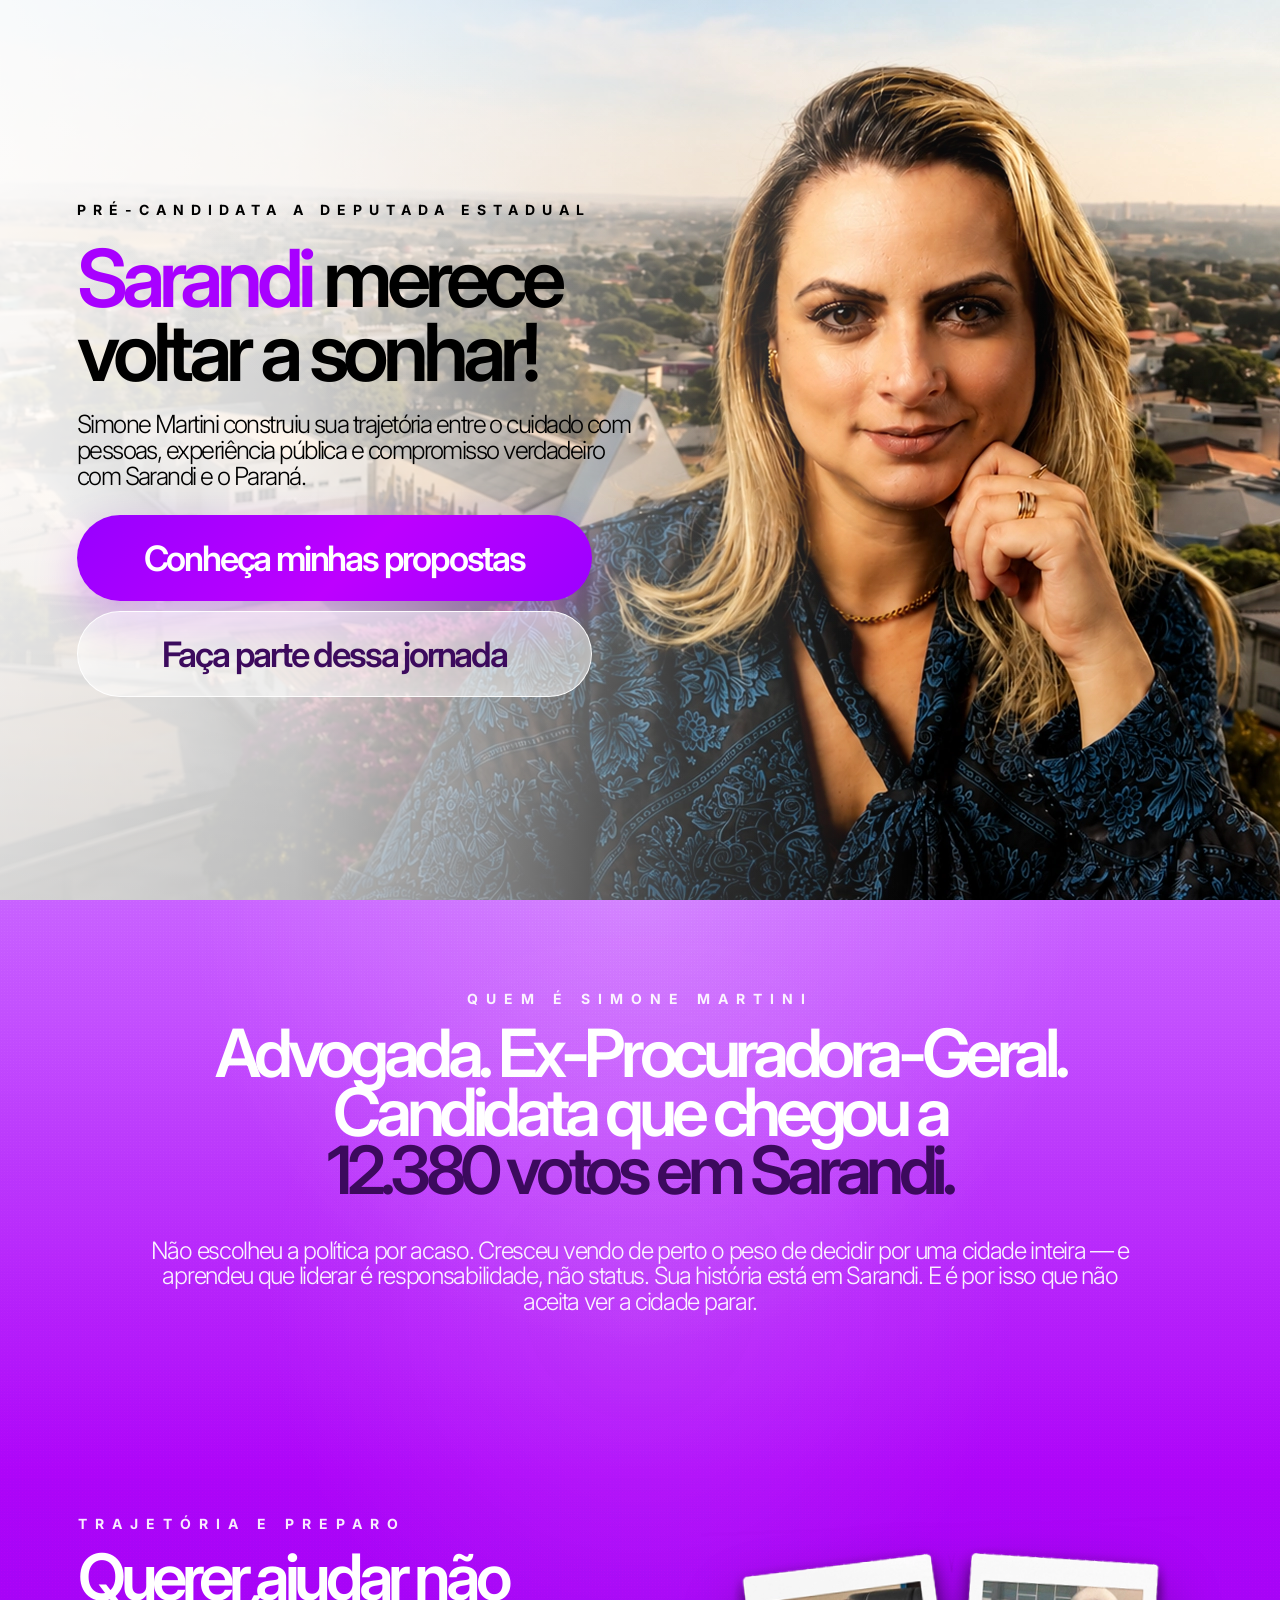
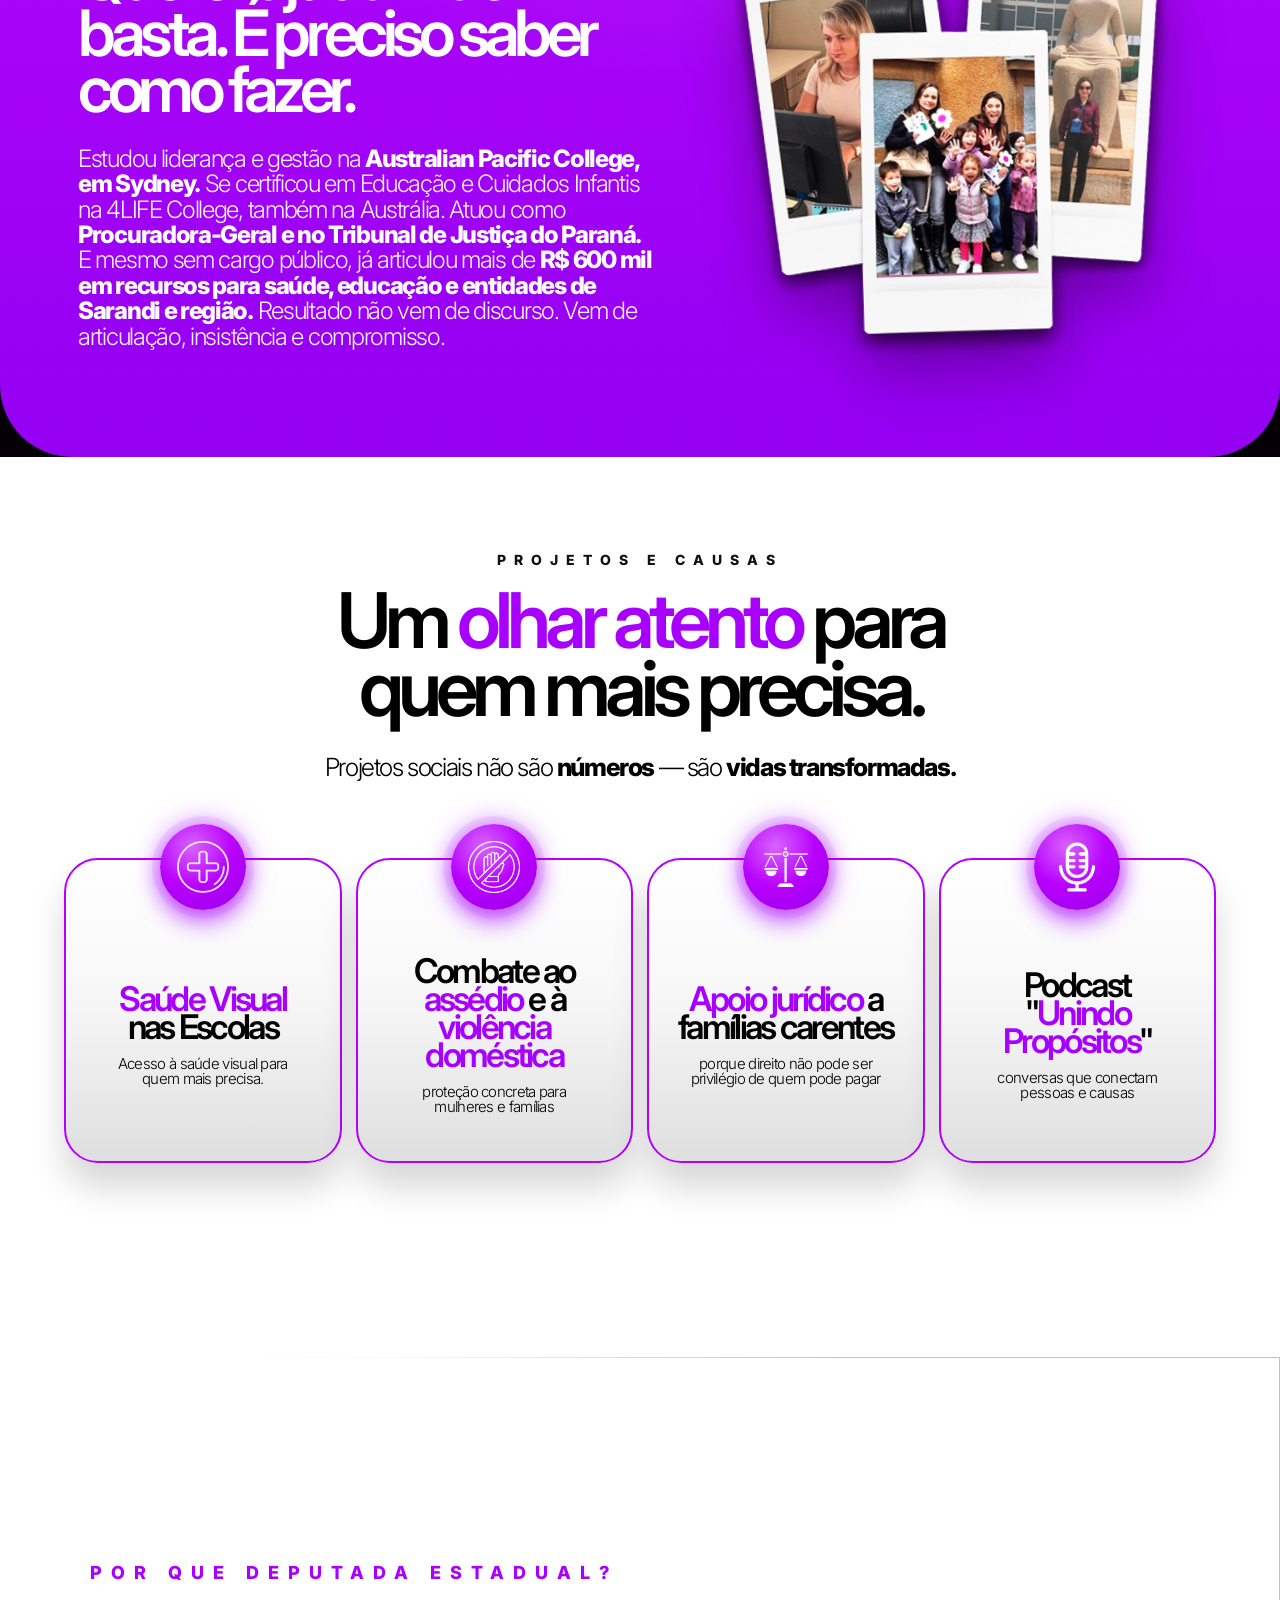
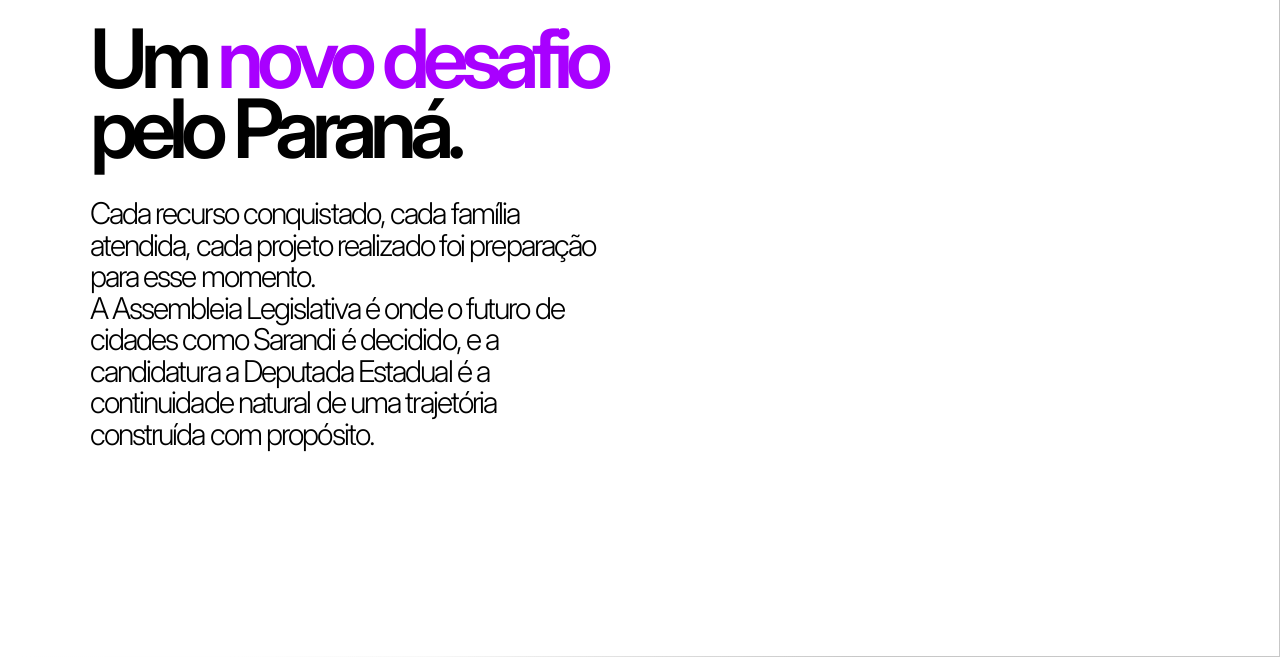
==== docs/index.html @ 29906e4b "Update index.html" ====
<!DOCTYPE html>
<html lang="pt-BR">
<head>
  <meta charset="UTF-8" />
  <meta name="viewport" content="width=device-width, initial-scale=1.0" />

  <title>Simone Martini | Pré-candidata a Deputada Estadual</title>
  <meta name="description" content="Simone Martini - Pré-candidata a deputada estadual. Sarandi merece voltar a sonhar." />

  <link rel="preconnect" href="https://fonts.googleapis.com">
  <link rel="preconnect" href="https://fonts.gstatic.com" crossorigin>
  <link href="https://fonts.googleapis.com/css2?family=Inter:wght@300;600;700;800&display=swap" rel="stylesheet">

  <style>
    :root {
      --purple: #a800ff;
      --purple-2: #bd00ff;
      --purple-dark: #3c0a5d;
      --black: #030303;
      --soft-bg: #f8f1fb;
    }

    * {
      margin: 0;
      padding: 0;
      box-sizing: border-box;
    }

    html {
      scroll-behavior: smooth;
    }

    body {
      font-family: "Inter", Arial, sans-serif;
      color: var(--black);
      background: #050006;
      overflow-x: hidden;
    }

    a {
      color: inherit;
      text-decoration: none;
    }

    /* =========================
       PARTE 1
    ========================= */

    .hero {
      position: relative;
      width: 100%;
      min-height: 100vh;
      overflow: hidden;
      display: flex;
      align-items: center;
      background: var(--soft-bg);
      isolation: isolate;
    }

    .hero__picture {
      position: absolute;
      inset: 0;
      width: 100%;
      height: 100%;
      z-index: 1;
    }

    .hero__picture img {
      width: 100%;
      height: 100%;
      display: block;
      object-fit: cover;
      object-position: center top;
    }

    .hero::before {
      content: "";
      position: absolute;
      inset: 0;
      z-index: 2;
      pointer-events: none;
      background: linear-gradient(
        90deg,
        rgba(255,255,255,.92) 0%,
        rgba(255,255,255,.82) 23%,
        rgba(255,255,255,.58) 38%,
        rgba(255,255,255,.20) 55%,
        rgba(255,255,255,0) 72%
      );
    }

    .hero::after {
      content: "";
      position: absolute;
      inset: 0;
      z-index: 3;
      pointer-events: none;
      background: linear-gradient(
        180deg,
        rgba(255,255,255,.05) 0%,
        rgba(255,255,255,0) 54%,
        rgba(0,0,0,.10) 100%
      );
    }

    .hero__content {
      position: relative;
      z-index: 4;
      width: 100%;
      max-width: 1280px;
      margin: 0;
      padding-left: clamp(56px, 6vw, 100px);
      padding-right: 24px;
    }

    .hero__eyebrow {
      font-size: 14px;
      line-height: 1;
      font-weight: 700;
      letter-spacing: 7px;
      text-transform: uppercase;
      margin-bottom: 24px;
      color: #000;
    }

    .hero__title {
      max-width: 640px;
      font-size: 80px;
      line-height: .92;
      font-weight: 600;
      letter-spacing: -6px;
      margin-bottom: 23px;
      color: #000;
    }

    .hero__title span {
      color: var(--purple);
    }

    .hero__subtitle {
      max-width: 565px;
      font-size: 25px;
      line-height: 1.04;
      font-weight: 300;
      letter-spacing: -1.55px;
      margin-bottom: 26px;
      color: #000;
    }

    .hero__actions {
      width: 515px;
      max-width: calc(100vw - 48px);
      display: flex;
      flex-direction: column;
      gap: 10px;
    }

    .btn {
      width: 100%;
      min-height: 86px;
      border-radius: 999px;
      display: flex;
      align-items: center;
      justify-content: center;
      text-align: center;
      font-size: 35px;
      line-height: 1;
      font-weight: 600;
      letter-spacing: -2.2px;
      transition: transform .25s ease, filter .25s ease;
    }

    .btn:hover {
      transform: translateY(-3px);
      filter: brightness(1.04);
    }

    .btn--primary {
      color: #fff;
      background: linear-gradient(135deg, #9800ff 0%, var(--purple-2) 54%, #9c00ff 100%);
      box-shadow: 0 18px 45px rgba(168,0,255,.26);
    }

    .btn--secondary {
      color: var(--purple-dark);
      background: rgba(255,255,255,.46);
      border: 1.7px solid rgba(255,255,255,.95);
      box-shadow: inset 0 0 24px rgba(255,255,255,.38);
      backdrop-filter: blur(16px);
      -webkit-backdrop-filter: blur(16px);
    }

    .reveal {
      opacity: 0;
      transform: translateY(34px);
      filter: blur(18px);
      animation: revealCascade .9s cubic-bezier(.18,.78,.22,1) forwards;
    }

    .reveal-1 { animation-delay: .10s; }
    .reveal-2 { animation-delay: .26s; }
    .reveal-3 { animation-delay: .42s; }
    .reveal-4 { animation-delay: .58s; }

    @keyframes revealCascade {
      to {
        opacity: 1;
        transform: translateY(0);
        filter: blur(0);
      }
    }

    /* =========================
       PARTE 2 E 3
    ========================= */

    .simone-about {
      width: 100%;
      background: #050006;
      padding: 0;
      overflow: hidden;
      font-family: "Inter", Arial, sans-serif;
    }

    .simone-about-card {
      width: 100%;
      min-height: 100vh;
      position: relative;
      overflow: hidden;
      color: #fff;
      border-radius: 0 0 72px 72px;
      padding: 92px 78px 90px;
      background:
        radial-gradient(circle at 50% 0%, rgba(255,255,255,.22) 0%, rgba(255,255,255,0) 34%),
        linear-gradient(180deg, #c65cff 0%, #b000ff 50%, #9b00ff 100%);
    }

    .simone-about-card::before {
      content: "";
      position: absolute;
      inset: 0;
      opacity: .16;
      pointer-events: none;
      background-image: radial-gradient(rgba(255,255,255,.52) 1px, transparent 1px);
      background-size: 3px 3px;
      mix-blend-mode: overlay;
    }

    .simone-about-card::after {
      content: "";
      position: absolute;
      inset: 0;
      pointer-events: none;
      background:
        radial-gradient(circle at 50% 35%, rgba(255,255,255,.12), transparent 38%),
        linear-gradient(180deg, rgba(255,255,255,.04), rgba(0,0,0,.05));
    }

    .simone-about-intro,
    .simone-trajectory {
      position: relative;
      z-index: 2;
    }

    .simone-about-intro {
      max-width: 1100px;
      margin: 0 auto;
      text-align: center;
    }

    .simone-eyebrow {
      font-size: 14px;
      line-height: 1;
      font-weight: 700;
      letter-spacing: 8px;
      text-transform: uppercase;
      color: rgba(255,255,255,.92);
      margin-bottom: 18px;
    }

    .simone-about-title {
      max-width: 1080px;
      margin: 0 auto 38px;
      color: #fff;
      font-size: clamp(58px, 5.2vw, 82px);
      line-height: .88;
      font-weight: 600;
      letter-spacing: -5.4px;
    }

    .simone-about-title span {
      display: block;
      color: #3c0a5d;
    }

    .simone-about-subtitle {
      max-width: 990px;
      margin: 0 auto;
      color: rgba(255,255,255,.94);
      font-size: 24px;
      line-height: 1.06;
      font-weight: 300;
      letter-spacing: -1.3px;
    }

    .simone-trajectory {
      margin-top: 185px;
      display: grid;
      grid-template-columns: minmax(0, 1.08fr) minmax(380px, .92fr);
      align-items: center;
      gap: 50px;
    }

    .simone-trajectory-text {
      max-width: 650px;
    }

    .simone-trajectory-title {
      color: #fff;
      font-size: clamp(58px, 5vw, 82px);
      line-height: .88;
      font-weight: 600;
      letter-spacing: -5.4px;
      margin-bottom: 28px;
    }

    .simone-trajectory-description {
      max-width: 630px;
      color: rgba(255,255,255,.95);
      font-size: 24px;
      line-height: 1.06;
      font-weight: 300;
      letter-spacing: -1.3px;
    }

    .simone-trajectory-description strong {
      font-weight: 800;
      color: #fff;
    }

    .simone-photos {
      display: flex;
      justify-content: center;
      align-items: center;
    }

    .simone-photos img {
      width: min(100%, 540px);
      height: auto;
      display: block;
      filter: drop-shadow(0 30px 30px rgba(0,0,0,.32));
      transform: rotate(-2deg);
    }

    .simone-mobile-label {
      display: none;
    }

    .simone-reveal {
      opacity: 0;
      transform: translateY(46px);
      filter: blur(18px);
      transition:
        opacity .9s cubic-bezier(.18,.78,.22,1),
        transform .9s cubic-bezier(.18,.78,.22,1),
        filter .9s cubic-bezier(.18,.78,.22,1);
    }

    .simone-reveal.is-visible {
      opacity: 1;
      transform: translateY(0);
      filter: blur(0);
    }

    /* =========================
       MOBILE
    ========================= */

    @media (max-width: 900px) {
      .hero {
        min-height: 100svh;
        display: block;
        overflow: hidden;
      }

      .hero__picture {
        position: relative;
        inset: auto;
        z-index: 1;
        display: block;
        width: 100%;
        height: 54svh;
        min-height: 390px;
        max-height: 530px;
        overflow: hidden;
      }

      .hero__picture::after {
        content: "";
        position: absolute;
        left: 0;
        right: 0;
        bottom: -1px;
        height: 145px;
        pointer-events: none;
        background: linear-gradient(
          180deg,
          rgba(248,241,251,0) 0%,
          rgba(248,241,251,.70) 58%,
          #f8f1fb 100%
        );
      }

      .hero__picture img {
        object-fit: cover;
        object-position: top center;
      }

      .hero::before,
      .hero::after {
        display: none;
      }

      .hero__content {
        position: relative;
        z-index: 2;
        width: 100%;
        max-width: none;
        margin: 0;
        padding: 22px 26px 56px;
        text-align: center;
        display: flex;
        flex-direction: column;
        align-items: center;
        background: linear-gradient(180deg, #f8f1fb 0%, #fbf6ff 100%);
      }

      .hero__eyebrow {
        font-size: 7px;
        line-height: 1;
        letter-spacing: 5px;
        font-weight: 700;
        margin-bottom: 18px;
      }

      .hero__title {
        max-width: 360px;
        font-size: 40px;
        line-height: .95;
        letter-spacing: -3.25px;
        margin-bottom: 15px;
      }

      .hero__subtitle {
        max-width: 335px;
        font-size: 15px;
        line-height: 1.08;
        letter-spacing: -.9px;
        margin-bottom: 24px;
      }

      .hero__actions {
        width: 100%;
        max-width: 350px;
        gap: 12px;
      }

      .btn {
        min-height: 70px;
        font-size: 25px;
        letter-spacing: -1.55px;
      }

      .btn--secondary {
        border: 2px solid var(--purple-dark);
        background: rgba(255,255,255,.45);
      }

      .simone-about-card {
        min-height: auto;
        border-radius: 0 0 42px 42px;
        padding: 46px 38px 54px;
        background:
          radial-gradient(circle at 50% 0%, rgba(255,255,255,.22) 0%, rgba(255,255,255,0) 38%),
          linear-gradient(180deg, #c85cff 0%, #ad00ff 54%, #9b00ff 100%);
      }

      .simone-about-intro {
        text-align: left;
        max-width: 100%;
      }

      .simone-eyebrow {
        font-size: 7px;
        letter-spacing: 5px;
        margin-bottom: 16px;
      }

      .simone-about-title {
        font-size: 40px;
        line-height: .92;
        letter-spacing: -3.1px;
        max-width: 340px;
        margin: 0 0 150px;
      }

      .simone-about-title span {
        display: inline;
        color: #fff;
      }

      .simone-about-subtitle {
        display: none;
      }

      .simone-trajectory {
        margin-top: 0;
        display: flex;
        flex-direction: column;
        gap: 36px;
      }

      .simone-mobile-label {
        display: block;
        position: relative;
        z-index: 2;
        text-align: center;
        margin-bottom: 42px;
      }

      .simone-desktop-label {
        display: none;
      }

      .simone-photos {
        width: 100%;
      }

      .simone-photos img {
        width: min(100%, 340px);
        transform: none;
        filter: drop-shadow(0 24px 22px rgba(0,0,0,.28));
      }

      .simone-trajectory-text {
        max-width: 100%;
      }

      .simone-trajectory-title {
        font-size: 40px;
        line-height: .92;
        letter-spacing: -3.1px;
        margin-bottom: 26px;
      }

      .simone-trajectory-description {
        max-width: 100%;
        font-size: 15px;
        line-height: 1.05;
        letter-spacing: -.9px;
      }
    }

    @media (max-width: 390px) {
      .hero__picture {
        height: 50svh;
        min-height: 360px;
      }

      .hero__content {
        padding-left: 22px;
        padding-right: 22px;
        padding-bottom: 44px;
      }

      .hero__title {
        font-size: 38px;
      }

      .hero__subtitle {
        font-size: 14.5px;
      }

      .btn {
        min-height: 66px;
        font-size: 23px;
      }

      .simone-about-card {
        padding: 42px 34px 50px;
      }

      .simone-about-title,
      .simone-trajectory-title {
        font-size: 37px;
      }

      .simone-trajectory-description {
        font-size: 14.5px;
      }

      .simone-photos img {
        width: min(100%, 315px);
      }
    }
  </style>
</head>

<body>
  <main>

    <!-- PARTE 1 -->
    <section class="hero" id="inicio" aria-label="Primeira seção Simone Martini">
      <picture class="hero__picture" aria-hidden="true">
        <source media="(max-width: 900px)" srcset="./assets/img/simone-mobile.webp">
        <img src="./assets/img/simone-desktop.webp" alt="">
      </picture>

      <div class="hero__content">
        <p class="hero__eyebrow reveal reveal-1">Pré-candidata a deputada estadual</p>

        <h1 class="hero__title reveal reveal-2">
          <span>Sarandi</span> merece<br>
          voltar a sonhar!
        </h1>

        <p class="hero__subtitle reveal reveal-3">
          Simone Martini construiu sua trajetória entre o cuidado com pessoas, experiência pública e compromisso verdadeiro com Sarandi e o Paraná.
        </p>

        <div class="hero__actions reveal reveal-4">
          <a class="btn btn--primary" href="#propostas">Conheça minhas propostas</a>
          <a class="btn btn--secondary" href="#sobre">Faça parte dessa jornada</a>
        </div>
      </div>
    </section>

    <!-- PARTE 2 E 3 -->
    <section class="simone-about" id="sobre">
      <div class="simone-about-card">

        <div class="simone-about-intro simone-reveal">
          <p class="simone-eyebrow">Quem é Simone Martini</p>

          <h2 class="simone-about-title">
            Advogada. Ex-Procuradora-Geral. Candidata que chegou a
            <span>12.380 votos em Sarandi.</span>
          </h2>

          <p class="simone-about-subtitle">
            Não escolheu a política por acaso. Cresceu vendo de perto o peso de decidir por uma cidade inteira — e aprendeu que liderar é responsabilidade, não status. Sua história está em Sarandi. E é por isso que não aceita ver a cidade parar.
          </p>
        </div>

        <p class="simone-eyebrow simone-mobile-label simone-reveal">Trajetória e preparo</p>

        <div class="simone-trajectory">
          <div class="simone-trajectory-text simone-reveal">
            <p class="simone-eyebrow simone-desktop-label">Trajetória e preparo</p>

            <h2 class="simone-trajectory-title">
              Querer ajudar não basta. É preciso saber como fazer.
            </h2>

            <p class="simone-trajectory-description">
              Estudou liderança e gestão na <strong>Australian Pacific College, em Sydney.</strong>
              Se certificou em Educação e Cuidados Infantis na 4LIFE College, também na Austrália.
              Atuou como <strong>Procuradora-Geral e no Tribunal de Justiça do Paraná.</strong>
              E mesmo sem cargo público, já articulou mais de <strong>R$ 600 mil em recursos para saúde, educação e entidades de Sarandi e região.</strong>
              Resultado não vem de discurso. Vem de articulação, insistência e compromisso.
            </p>
          </div>

          <div class="simone-photos simone-reveal">
            <img src="./assets/img/PHOTOS 1.webp" alt="Fotos da trajetória de Simone Martini">
          </div>
        </div>

      </div>
    </section>

  </main>

  <script>
    document.addEventListener("DOMContentLoaded", function () {
      const items = document.querySelectorAll(".simone-reveal");

      if (!("IntersectionObserver" in window)) {
        items.forEach(function (item) {
          item.classList.add("is-visible");
        });
        return;
      }

      const observer = new IntersectionObserver(function (entries) {
        entries.forEach(function (entry, index) {
          if (entry.isIntersecting) {
            setTimeout(function () {
              entry.target.classList.add("is-visible");
            }, index * 130);

            observer.unobserve(entry.target);
          }
        });
      }, {
        threshold: 0.12
      });

      items.forEach(function (item) {
        observer.observe(item);
      });
    });
  </script>
</body>
</html>
<!-- PARTE 4 - PROJETOS E CAUSAS -->
<style>
  .projects-section {
    width: 100%;
    min-height: 100vh;
    background: #ffffff;
    font-family: "Inter", Arial, sans-serif;
    color: #050505;
    padding: 96px 64px 120px;
    overflow: hidden;
  }

  .projects-section * {
    box-sizing: border-box;
  }

  .projects-header {
    width: 100%;
    max-width: 980px;
    margin: 0 auto 78px;
    text-align: center;
  }

  .projects-eyebrow {
    font-size: 14px;
    line-height: 1;
    font-weight: 800;
    letter-spacing: 8px;
    text-transform: uppercase;
    margin-bottom: 20px;
    color: #111;
  }

  .projects-title {
    font-size: clamp(62px, 6vw, 86px);
    line-height: .88;
    font-weight: 600;
    letter-spacing: -6px;
    color: #000;
    margin-bottom: 32px;
  }

  .projects-title span {
    color: #a800ff;
  }

  .projects-subtitle {
    font-size: 25px;
    line-height: 1.05;
    font-weight: 300;
    letter-spacing: -1.4px;
    color: #000;
  }

  .projects-subtitle strong {
    font-weight: 800;
  }

  .projects-grid {
    width: 100%;
    max-width: 1160px;
    margin: 0 auto;
    display: grid;
    grid-template-columns: repeat(4, minmax(0, 1fr));
    gap: 14px;
  }

  .project-card {
    position: relative;
    min-height: 305px;
    border: 2px solid #b400ff;
    border-radius: 34px;
    background: linear-gradient(180deg, #ffffff 0%, #f7f7f7 45%, #dfdfdf 100%);
    box-shadow: 0 24px 35px rgba(0, 0, 0, .16);
    padding: 82px 28px 32px;
    display: flex;
    align-items: center;
    justify-content: center;
    text-align: center;
  }

  .project-icon {
    position: absolute;
    top: -36px;
    left: 50%;
    transform: translateX(-50%);
    width: 86px;
    height: 86px;
    border-radius: 999px;
    display: flex;
    align-items: center;
    justify-content: center;
    background: radial-gradient(circle at 38% 26%, #d763ff 0%, #b900ff 48%, #9700e8 100%);
    box-shadow:
      0 0 0 8px rgba(168, 0, 255, .08),
      0 13px 22px rgba(168, 0, 255, .46),
      0 0 28px rgba(168, 0, 255, .58);
  }

  .project-icon img {
    width: 52px;
    height: 52px;
    object-fit: contain;
    display: block;
  }

  .project-content {
    width: 100%;
  }

  .project-title {
    font-size: 34px;
    line-height: .82;
    font-weight: 600;
    letter-spacing: -2.7px;
    color: #000;
    margin-bottom: 15px;
  }

  .project-title span {
    color: #a800ff;
  }

  .project-description {
    font-size: 15px;
    line-height: 1.02;
    font-weight: 300;
    letter-spacing: -.7px;
    color: #000;
    max-width: 190px;
    margin: 0 auto;
  }

  .project-reveal {
    opacity: 0;
    transform: translateY(42px);
    filter: blur(16px);
    transition:
      opacity .85s cubic-bezier(.18,.78,.22,1),
      transform .85s cubic-bezier(.18,.78,.22,1),
      filter .85s cubic-bezier(.18,.78,.22,1);
  }

  .project-reveal.is-visible {
    opacity: 1;
    transform: translateY(0);
    filter: blur(0);
  }

  @media (max-width: 900px) {
    .projects-section {
      min-height: auto;
      padding: 68px 40px 86px;
    }

    .projects-header {
      max-width: 360px;
      margin: 0 auto 78px;
    }

    .projects-eyebrow {
      display: none;
    }

    .projects-title {
      font-size: 40px;
      line-height: .88;
      letter-spacing: -3px;
      margin-bottom: 20px;
    }

    .projects-subtitle {
      font-size: 15px;
      line-height: 1.05;
      letter-spacing: -.8px;
      max-width: 310px;
      margin: 0 auto;
    }

    .projects-grid {
      max-width: 330px;
      display: flex;
      flex-direction: column;
      gap: 72px;
      align-items: center;
    }

    .project-card {
      width: 100%;
      min-height: 294px;
      border-radius: 28px;
      padding: 76px 24px 32px;
      box-shadow: 0 24px 35px rgba(0, 0, 0, .18);
    }

    .project-icon {
      top: -34px;
      width: 78px;
      height: 78px;
    }

    .project-icon img {
      width: 47px;
      height: 47px;
    }

    .project-title {
      font-size: 34px;
      line-height: .82;
      letter-spacing: -2.6px;
      margin-bottom: 17px;
    }

    .project-description {
      font-size: 15px;
      line-height: 1.03;
      letter-spacing: -.8px;
      max-width: 230px;
    }
  }

  @media (max-width: 390px) {
    .projects-section {
      padding-left: 34px;
      padding-right: 34px;
    }

    .projects-title {
      font-size: 37px;
    }

    .project-title {
      font-size: 31px;
    }
  }

  @media (prefers-reduced-motion: reduce) {
    .project-reveal {
      opacity: 1;
      transform: none;
      filter: none;
      transition: none;
    }
  }
</style>

<section class="projects-section" id="projetos">
  <div class="projects-header project-reveal">
    <p class="projects-eyebrow">Projetos e causas</p>

    <h2 class="projects-title">
      Um <span>olhar atento</span> para<br>
      quem mais precisa.
    </h2>

    <p class="projects-subtitle">
      Projetos sociais não são <strong>números</strong> — são <strong>vidas transformadas.</strong>
    </p>
  </div>

  <div class="projects-grid">
    <article class="project-card project-reveal">
      <div class="project-icon">
        <img src="./assets/img/ICONE SAUDE.png" alt="">
      </div>

      <div class="project-content">
        <h3 class="project-title">
          <span>Saúde Visual</span><br>
          nas Escolas
        </h3>

        <p class="project-description">
          Acesso à saúde visual para quem mais precisa.
        </p>
      </div>
    </article>

    <article class="project-card project-reveal">
      <div class="project-icon">
        <img src="./assets/img/ICONE COMBATE.png" alt="">
      </div>

      <div class="project-content">
        <h3 class="project-title">
          Combate ao<br>
          <span>assédio</span> e à<br>
          <span>violência doméstica</span>
        </h3>

        <p class="project-description">
          proteção concreta para mulheres e famílias
        </p>
      </div>
    </article>

    <article class="project-card project-reveal">
      <div class="project-icon">
        <img src="./assets/img/ICONE JURIDICO.png" alt="">
      </div>

      <div class="project-content">
        <h3 class="project-title">
          <span>Apoio jurídico</span> a<br>
          famílias carentes
        </h3>

        <p class="project-description">
          porque direito não pode ser privilégio de quem pode pagar
        </p>
      </div>
    </article>

    <article class="project-card project-reveal">
      <div class="project-icon">
        <img src="./assets/img/ICONE PODCAST.png" alt="">
      </div>

      <div class="project-content">
        <h3 class="project-title">
          Podcast<br>
          "<span>Unindo Propósitos</span>"
        </h3>

        <p class="project-description">
          conversas que conectam pessoas e causas
        </p>
      </div>
    </article>
  </div>
</section>

<script>
  document.addEventListener("DOMContentLoaded", function () {
    const projectItems = document.querySelectorAll(".project-reveal");

    if (!("IntersectionObserver" in window)) {
      projectItems.forEach(function (item) {
        item.classList.add("is-visible");
      });
      return;
    }

    const projectObserver = new IntersectionObserver(function (entries) {
      entries.forEach(function (entry, index) {
        if (entry.isIntersecting) {
          setTimeout(function () {
            entry.target.classList.add("is-visible");
          }, index * 120);

          projectObserver.unobserve(entry.target);
        }
      });
    }, {
      threshold: 0.14
    });

    projectItems.forEach(function (item) {
      projectObserver.observe(item);
    });
  });
</script>
<!-- PARTE 5 - NOVO DESAFIO PELO PARANÁ -->
<style>
  .challenge-section {
    width: 100%;
    min-height: 100vh;
    position: relative;
    overflow: hidden;
    background: #ffffff;
    font-family: "Inter", Arial, sans-serif;
    color: #050505;
    display: flex;
    align-items: center;
  }

  .challenge-section * {
    box-sizing: border-box;
  }

  .challenge-picture {
    position: absolute;
    inset: 0;
    z-index: 1;
  }

  .challenge-picture img {
    width: 100%;
    height: 100%;
    object-fit: cover;
    object-position: center right;
    display: block;
  }

  .challenge-section::before {
    content: "";
    position: absolute;
    inset: 0;
    z-index: 2;
    pointer-events: none;
    background:
      linear-gradient(
        90deg,
        #ffffff 0%,
        rgba(255,255,255,.98) 20%,
        rgba(255,255,255,.86) 34%,
        rgba(255,255,255,.42) 50%,
        rgba(255,255,255,0) 67%
      );
  }

  .challenge-section::after {
    content: "";
    position: absolute;
    inset: 0;
    z-index: 3;
    pointer-events: none;
    background:
      radial-gradient(circle at 48% 60%, rgba(255,255,255,.42), transparent 28%),
      linear-gradient(180deg, rgba(255,255,255,.02), rgba(255,255,255,.12));
  }

  .challenge-content {
    position: relative;
    z-index: 4;
    width: 100%;
    max-width: 1280px;
    padding-left: clamp(64px, 7vw, 102px);
    padding-right: 24px;
  }

  .challenge-eyebrow {
    font-size: 18px;
    line-height: 1;
    font-weight: 800;
    letter-spacing: 9px;
    text-transform: uppercase;
    color: #a800ff;
    margin-bottom: 42px;
  }

  .challenge-title {
    max-width: 620px;
    font-size: clamp(74px, 6.4vw, 98px);
    line-height: .86;
    font-weight: 600;
    letter-spacing: -7px;
    color: #000;
    margin-bottom: 34px;
  }

  .challenge-title span {
    color: #a800ff;
  }

  .challenge-text {
    max-width: 520px;
    font-size: 30px;
    line-height: 1.05;
    font-weight: 300;
    letter-spacing: -1.9px;
    color: #000;
  }

  .challenge-reveal {
    opacity: 0;
    transform: translateY(44px);
    filter: blur(18px);
    transition:
      opacity .9s cubic-bezier(.18,.78,.22,1),
      transform .9s cubic-bezier(.18,.78,.22,1),
      filter .9s cubic-bezier(.18,.78,.22,1);
  }

  .challenge-reveal.is-visible {
    opacity: 1;
    transform: translateY(0);
    filter: blur(0);
  }

  @media (max-width: 900px) {
    .challenge-section {
      min-height: auto;
      display: block;
      background: #ffffff;
      padding-bottom: 68px;
    }

    .challenge-picture {
      position: relative;
      inset: auto;
      z-index: 1;
      width: 100%;
      height: 58svh;
      min-height: 445px;
      max-height: 620px;
      overflow: hidden;
      display: block;
    }

    .challenge-picture::after {
      content: "";
      position: absolute;
      left: 0;
      right: 0;
      bottom: -1px;
      height: 190px;
      pointer-events: none;
      background: linear-gradient(
        180deg,
        rgba(255,255,255,0) 0%,
        rgba(255,255,255,.72) 55%,
        #ffffff 100%
      );
    }

    .challenge-picture img {
      object-fit: cover;
      object-position: top center;
    }

    .challenge-section::before,
    .challenge-section::after {
      display: none;
    }

    .challenge-content {
      position: relative;
      z-index: 2;
      width: 100%;
      padding: 26px 28px 0;
      text-align: center;
      display: flex;
      flex-direction: column;
      align-items: center;
      background: #ffffff;
    }

    .challenge-eyebrow {
      font-size: 7px;
      letter-spacing: 5px;
      margin-bottom: 18px;
    }

    .challenge-title {
      max-width: 340px;
      font-size: 40px;
      line-height: .88;
      letter-spacing: -3.2px;
      margin-bottom: 22px;
    }

    .challenge-text {
      max-width: 355px;
      font-size: 15px;
      line-height: 1.05;
      letter-spacing: -.9px;
    }
  }

  @media (max-width: 390px) {
    .challenge-picture {
      height: 54svh;
      min-height: 405px;
    }

    .challenge-content {
      padding-left: 22px;
      padding-right: 22px;
    }

    .challenge-title {
      font-size: 37px;
      max-width: 315px;
    }

    .challenge-text {
      font-size: 14.5px;
      max-width: 320px;
    }
  }

  @media (prefers-reduced-motion: reduce) {
    .challenge-reveal {
      opacity: 1;
      transform: none;
      filter: none;
      transition: none;
    }
  }
</style>

<section class="challenge-section" id="desafio">
  <picture class="challenge-picture" aria-hidden="true">
    <source media="(max-width: 900px)" srcset="./assets/img/simone-camara-mobile.webp">
    <img src="./assets/img/simone-camara-desktop.webp" alt="">
  </picture>

  <div class="challenge-content">
    <p class="challenge-eyebrow challenge-reveal">Por que deputada estadual?</p>

    <h2 class="challenge-title challenge-reveal">
      Um <span>novo desafio</span> pelo Paraná.
    </h2>

    <p class="challenge-text challenge-reveal">
      Cada recurso conquistado, cada família atendida, cada projeto realizado foi preparação para esse momento.
      <br>
      A Assembleia Legislativa é onde o futuro de cidades como Sarandi é decidido, e a candidatura a Deputada Estadual é a continuidade natural de uma trajetória construída com propósito.
    </p>
  </div>
</section>

<script>
  document.addEventListener("DOMContentLoaded", function () {
    const challengeItems = document.querySelectorAll(".challenge-reveal");

    if (!("IntersectionObserver" in window)) {
      challengeItems.forEach(function (item) {
        item.classList.add("is-visible");
      });
      return;
    }

    const challengeObserver = new IntersectionObserver(function (entries) {
      entries.forEach(function (entry, index) {
        if (entry.isIntersecting) {
          setTimeout(function () {
            entry.target.classList.add("is-visible");
          }, index * 130);

          challengeObserver.unobserve(entry.target);
        }
      });
    }, {
      threshold: 0.16
    });

    challengeItems.forEach(function (item) {
      challengeObserver.observe(item);
    });
  });
</script>
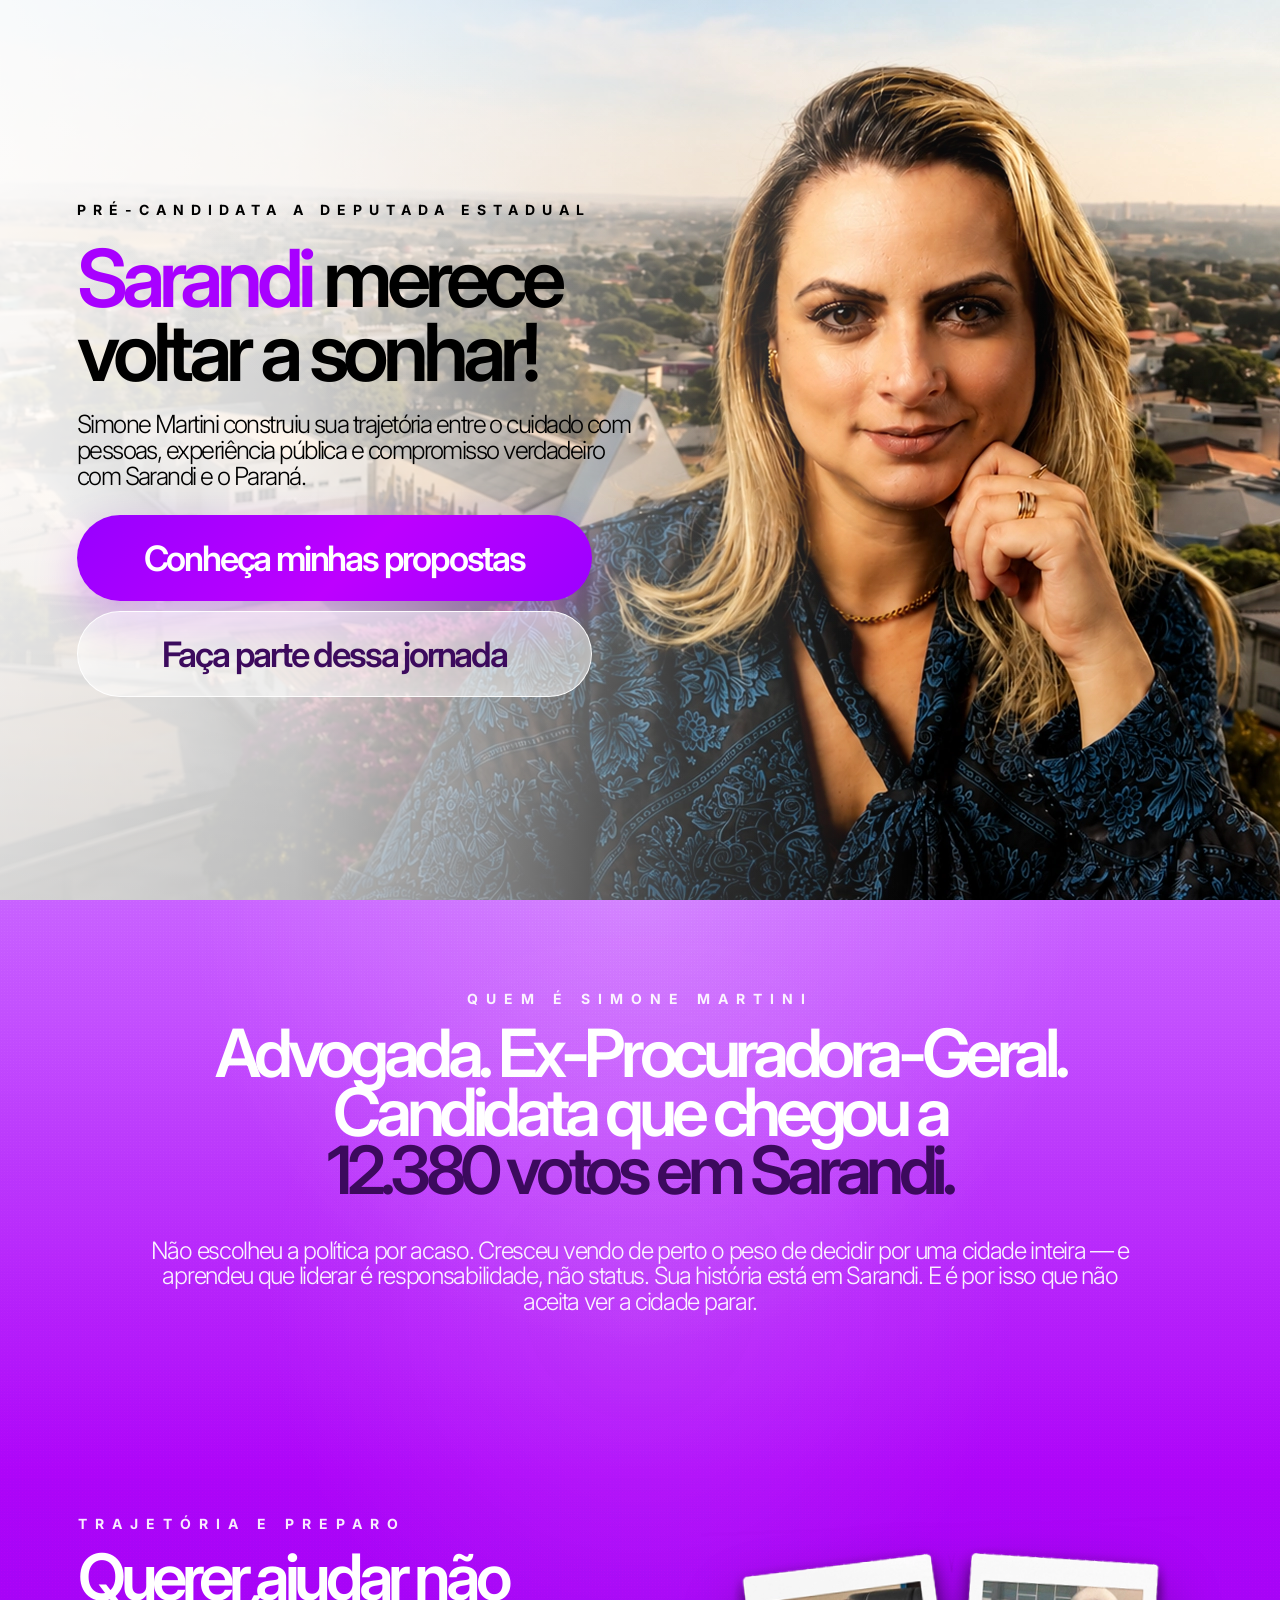
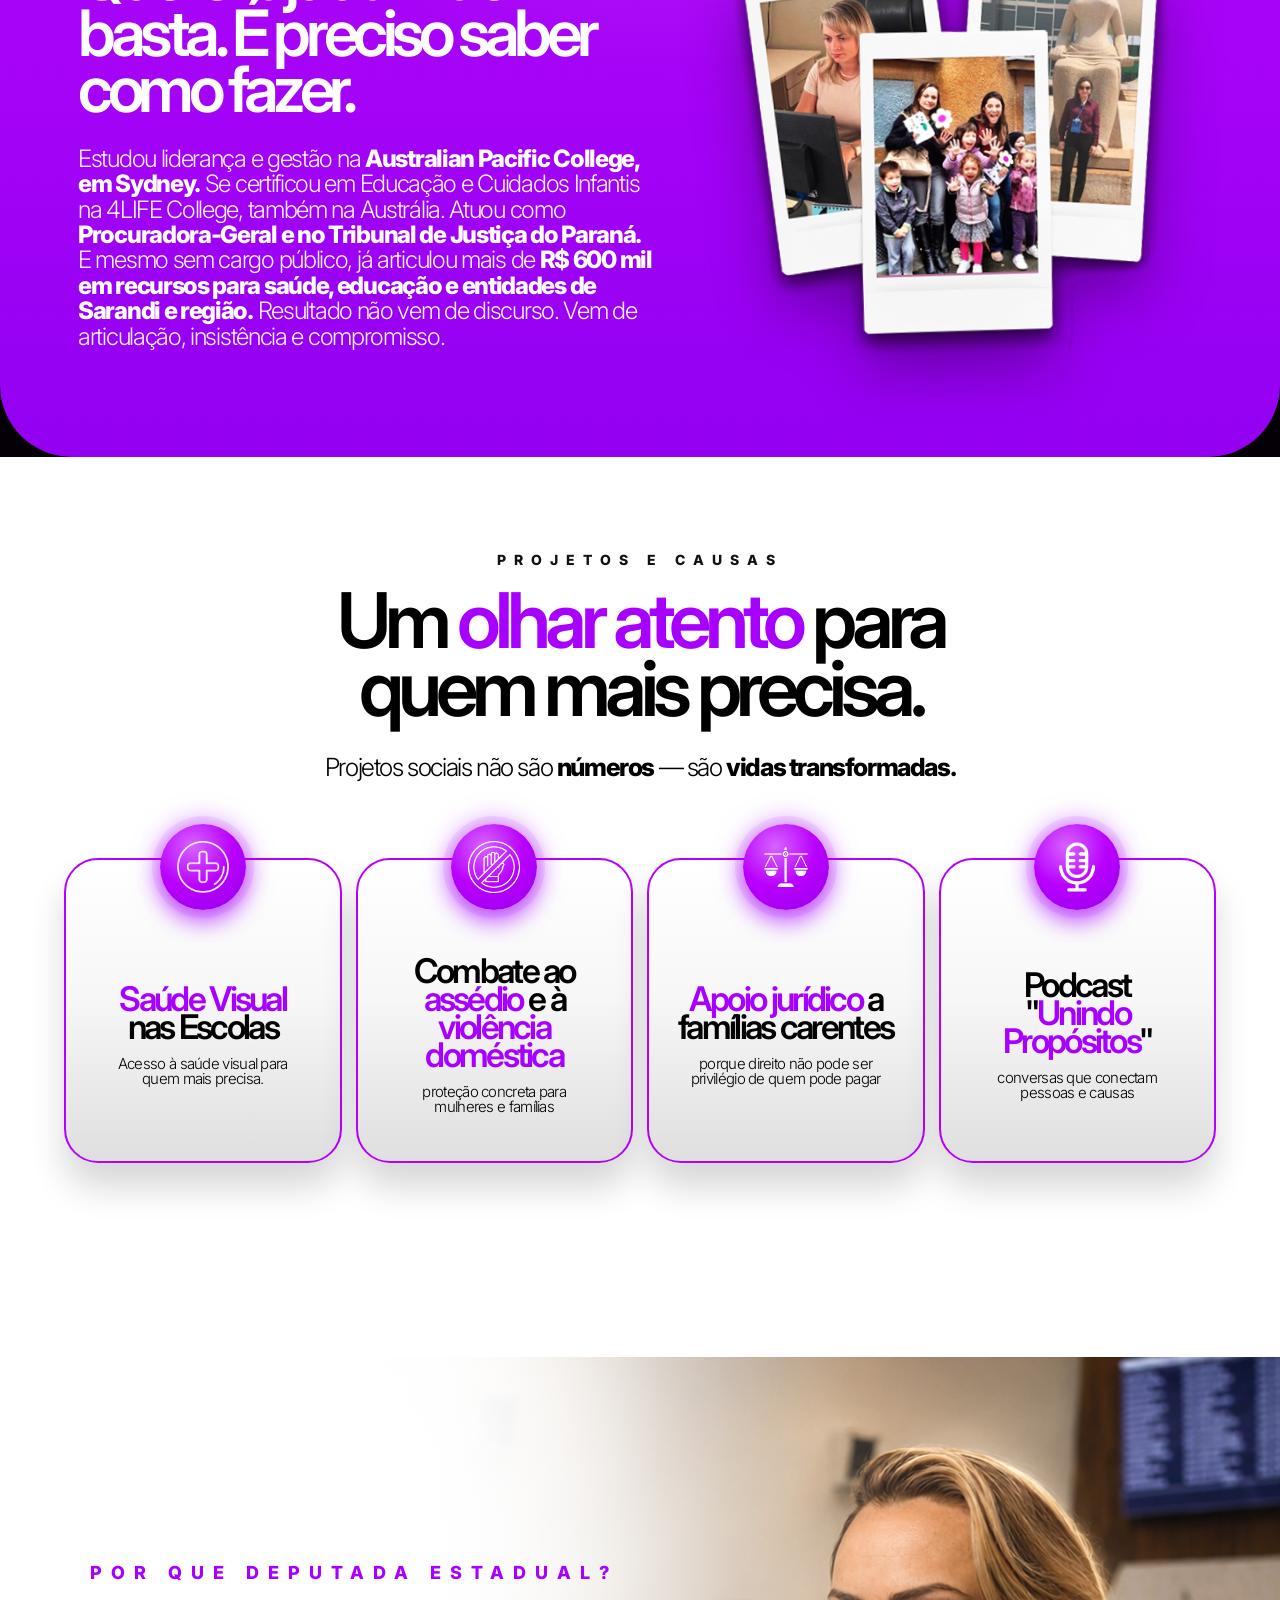
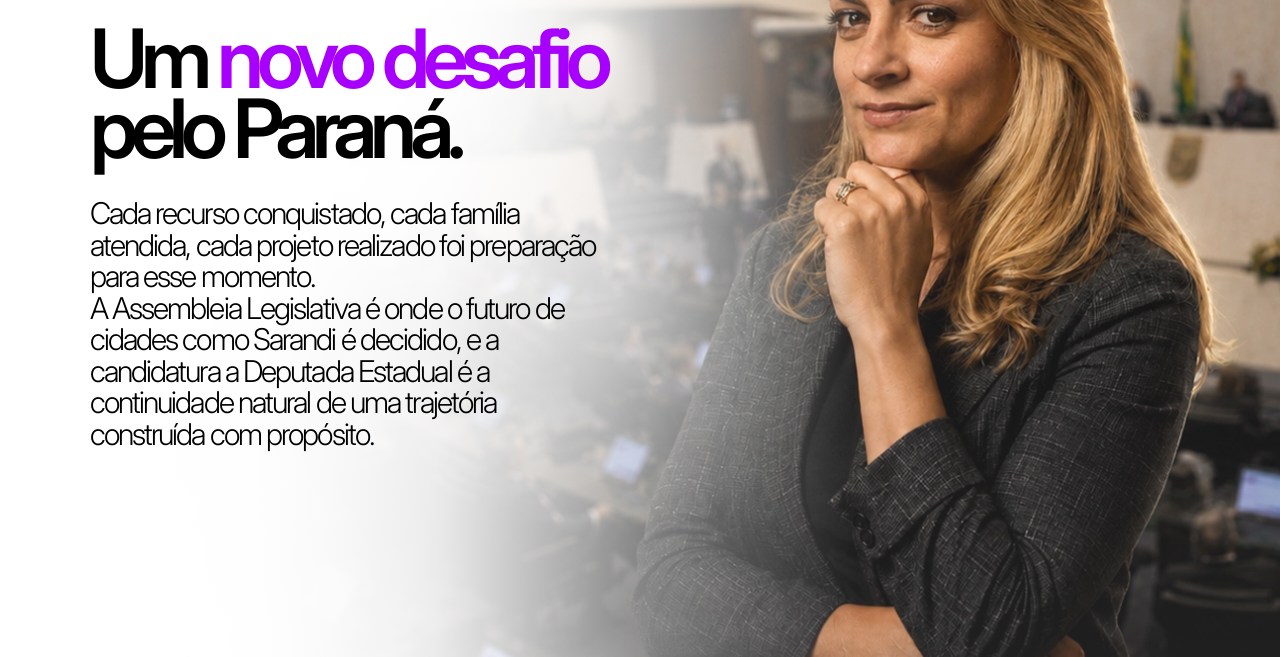
==== commit ec63d8bf: "Update image sources in challenge section" ====
--- a/docs/index.html
+++ b/docs/index.html
@@ -1307,8 +1307,8 @@
 
 <section class="challenge-section" id="desafio">
   <picture class="challenge-picture" aria-hidden="true">
-    <source media="(max-width: 900px)" srcset="./assets/img/simone-camara-mobile.webp">
-    <img src="./assets/img/simone-camara-desktop.webp" alt="">
+    <source media="(max-width: 900px)" srcset="./assets/img//SIMONE NA CAMARA MOBILE.webp">
+    <img src="./assets/img/SIMONE NA CAMARA.webp" alt="">
   </picture>
 
   <div class="challenge-content">
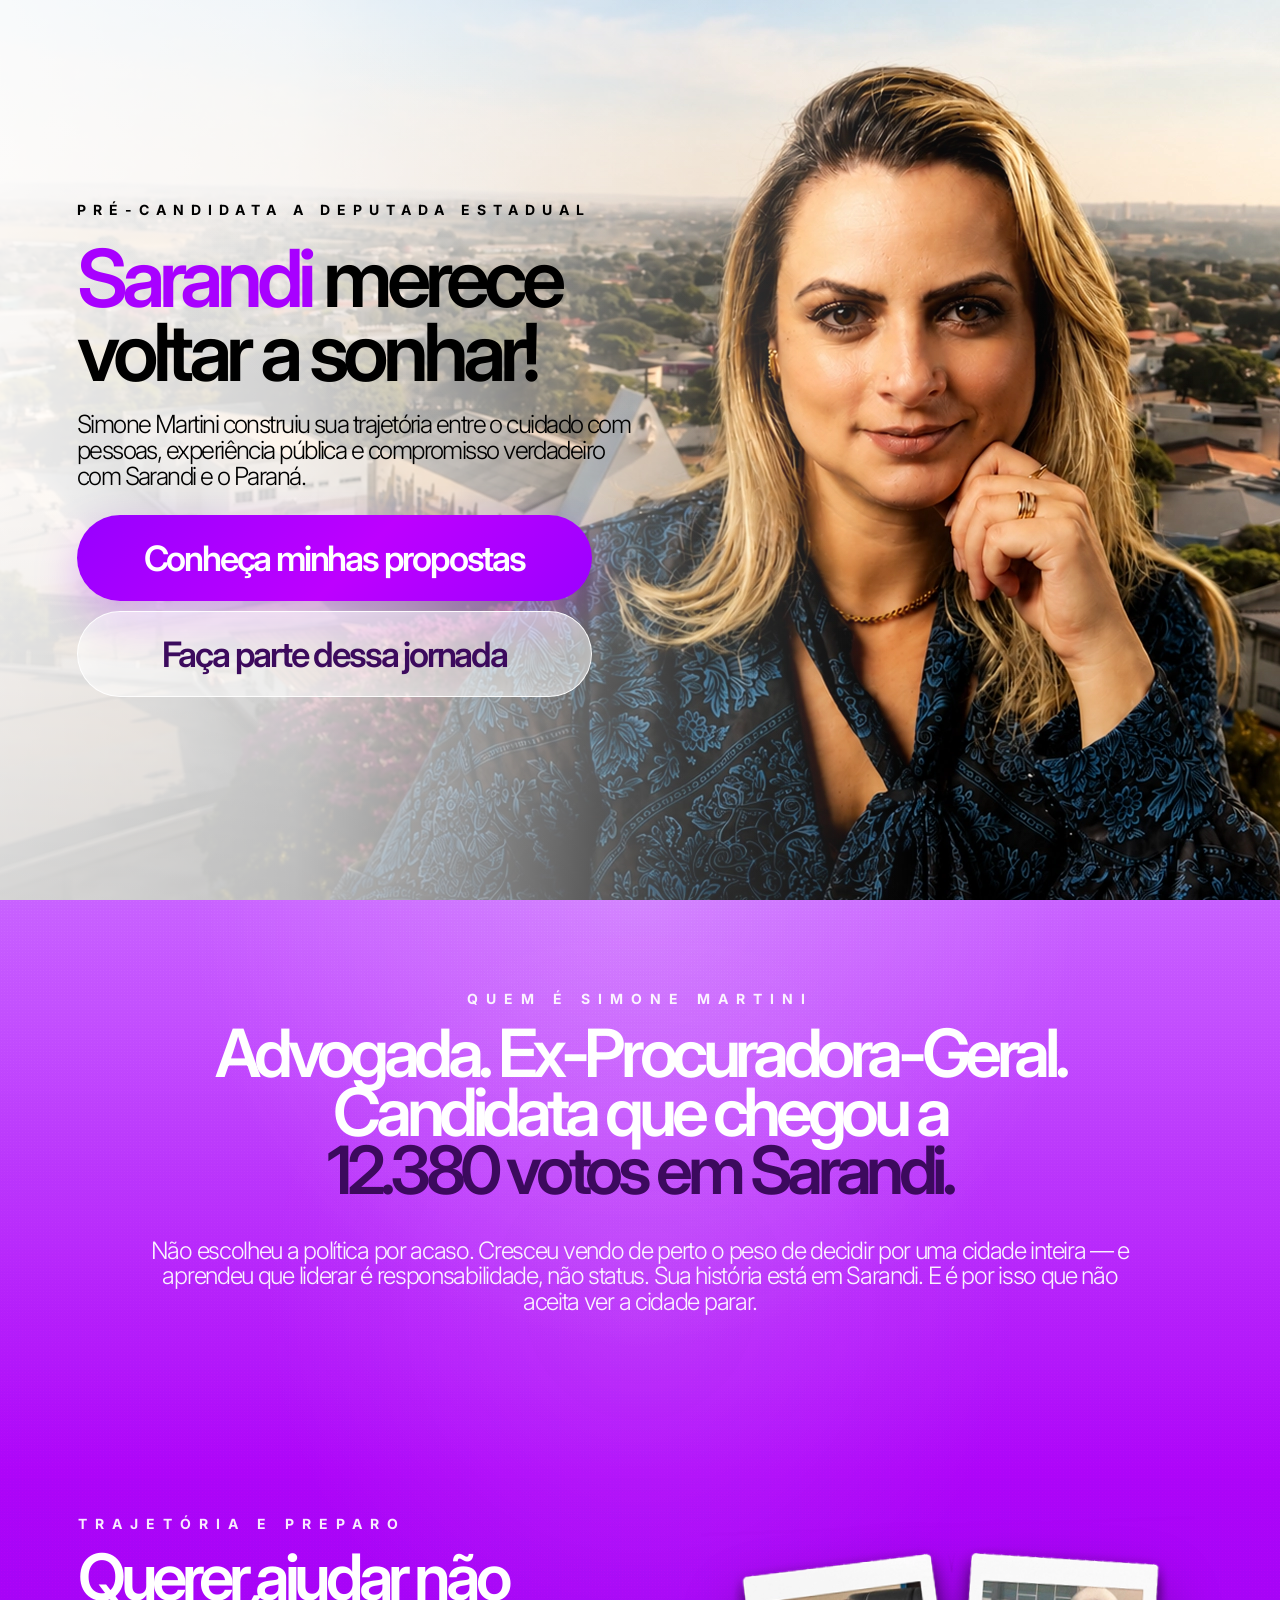
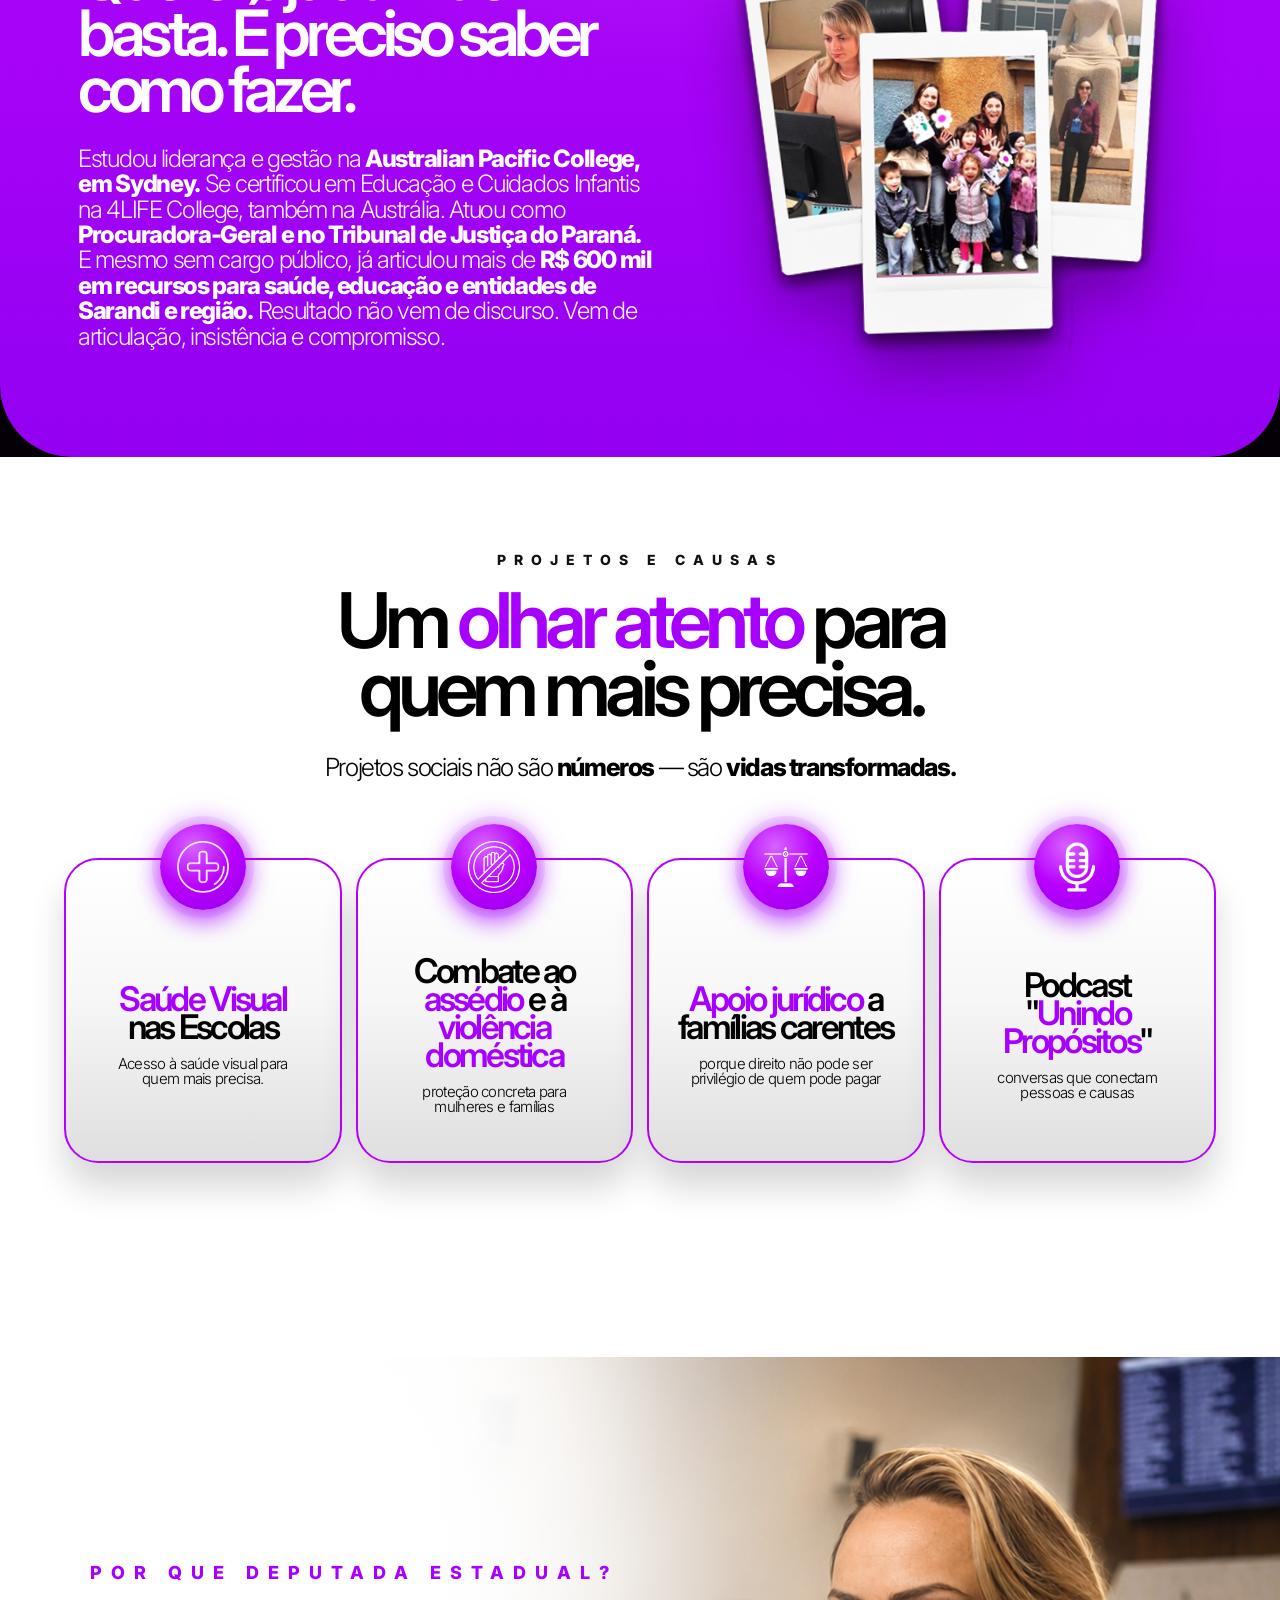
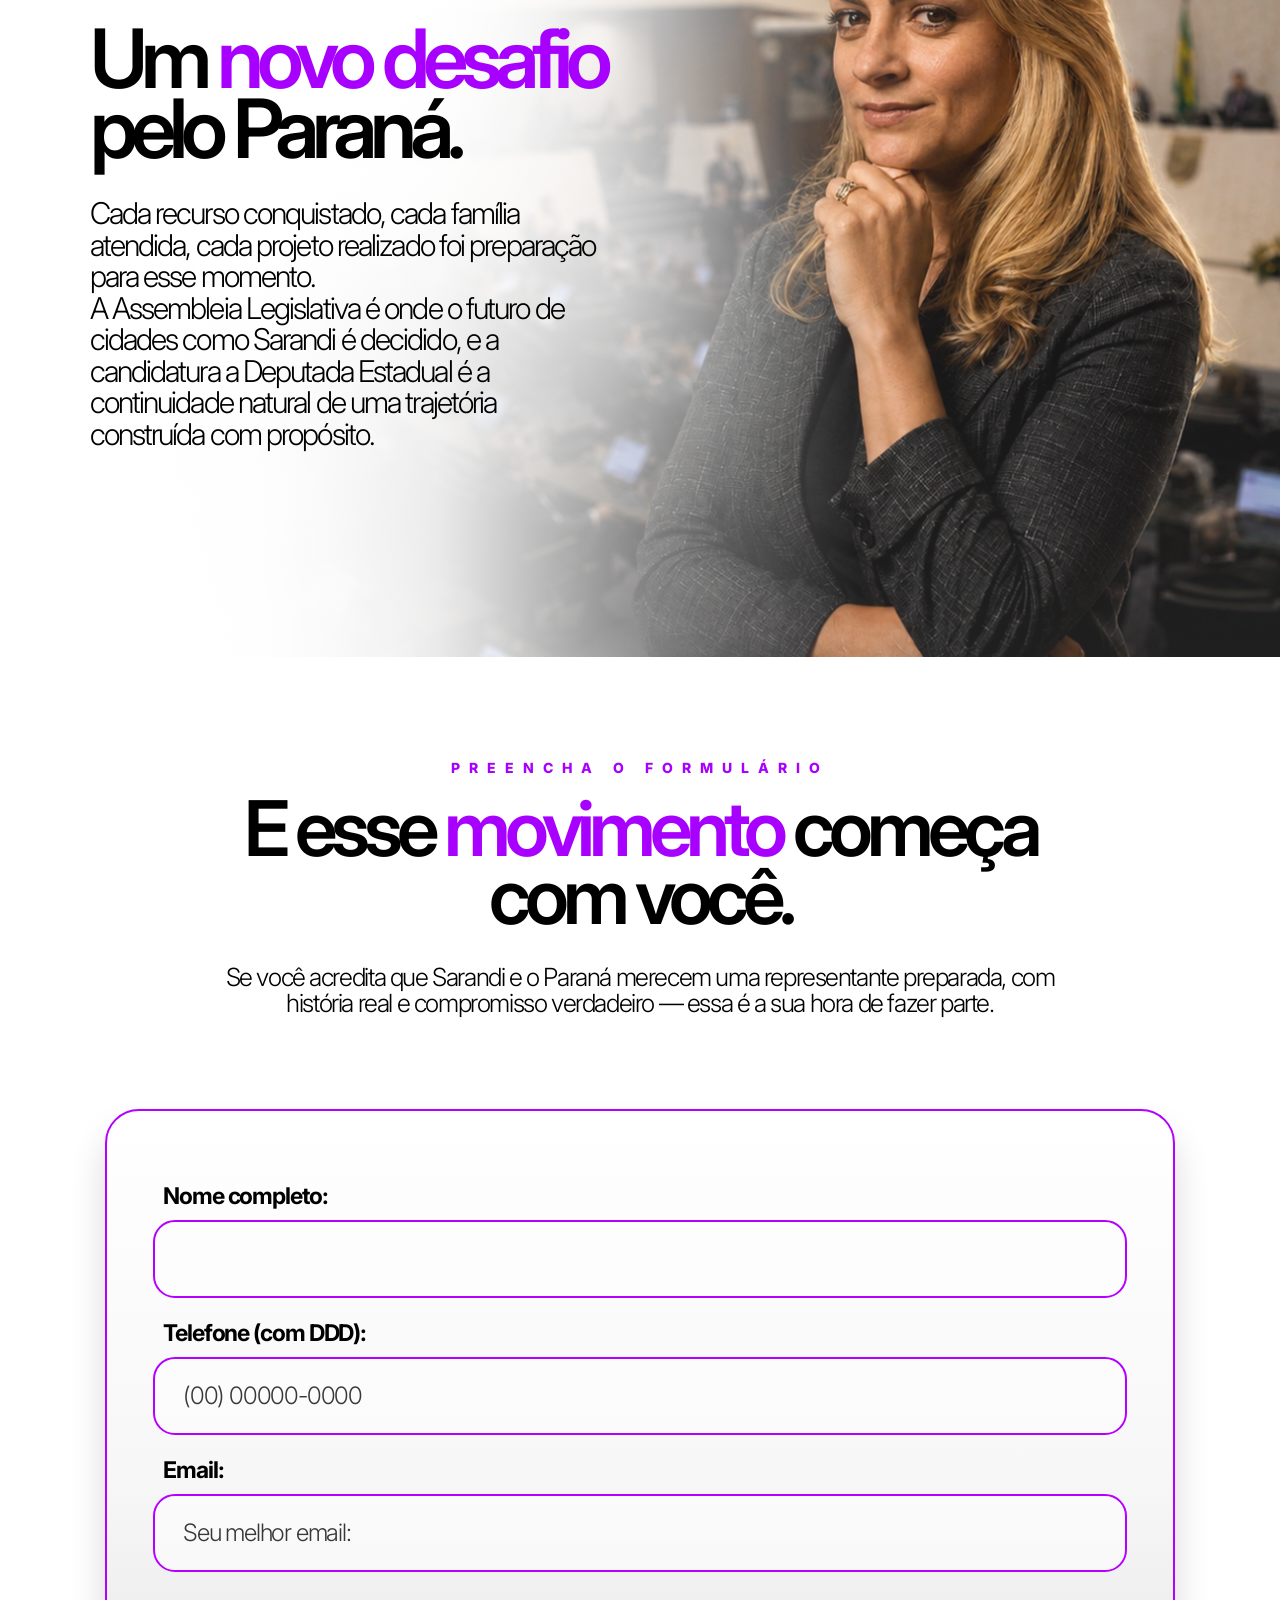
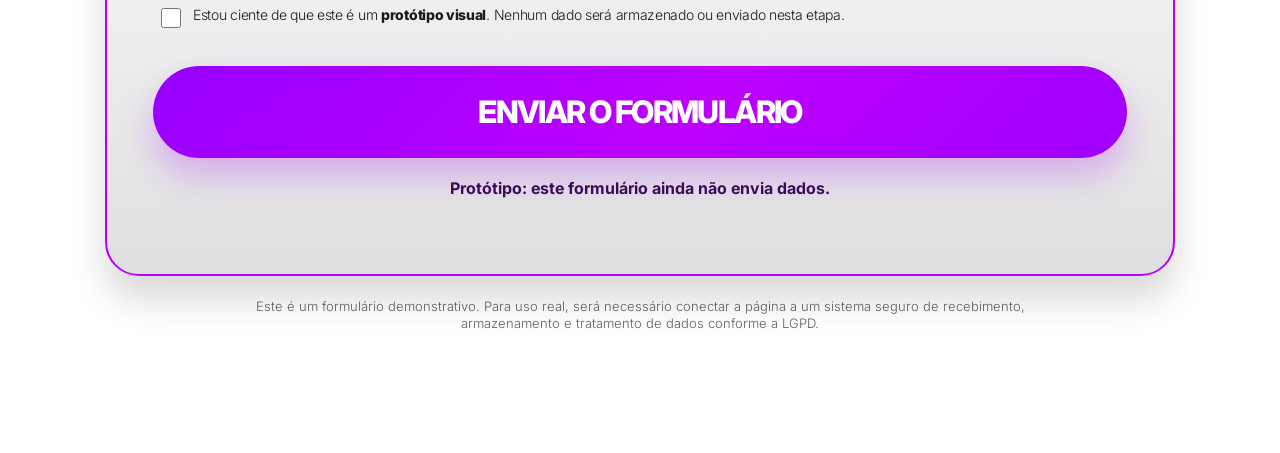
==== commit 19548154: "Update index.html" ====
--- a/docs/index.html
+++ b/docs/index.html
@@ -1356,3 +1356,449 @@
     });
   });
 </script>
+<!-- PARTE 6 - FORMULÁRIO / PROTÓTIPO -->
+<style>
+  .form-section {
+    width: 100%;
+    min-height: 100vh;
+    background: #ffffff;
+    font-family: "Inter", Arial, sans-serif;
+    color: #050505;
+    padding: 104px 70px 120px;
+    overflow: hidden;
+  }
+
+  .form-section * {
+    box-sizing: border-box;
+  }
+
+  .form-header {
+    max-width: 1050px;
+    margin: 0 auto 92px;
+    text-align: center;
+  }
+
+  .form-eyebrow {
+    font-size: 14px;
+    line-height: 1;
+    font-weight: 800;
+    letter-spacing: 9px;
+    text-transform: uppercase;
+    color: #a800ff;
+    margin-bottom: 20px;
+  }
+
+  .form-title {
+    font-size: clamp(64px, 6vw, 86px);
+    line-height: .88;
+    font-weight: 600;
+    letter-spacing: -6px;
+    color: #000;
+    margin-bottom: 34px;
+  }
+
+  .form-title span {
+    color: #a800ff;
+  }
+
+  .form-subtitle {
+    max-width: 880px;
+    margin: 0 auto;
+    font-size: 25px;
+    line-height: 1.05;
+    font-weight: 300;
+    letter-spacing: -1.4px;
+    color: #000;
+  }
+
+  .lead-form {
+    width: 100%;
+    max-width: 1070px;
+    margin: 0 auto;
+    padding: 74px 46px;
+    border: 2px solid #b400ff;
+    border-radius: 34px;
+    background: linear-gradient(180deg, #ffffff 0%, #f7f7f7 48%, #dfdfdf 100%);
+    box-shadow: 0 24px 36px rgba(0, 0, 0, .15);
+  }
+
+  .form-group {
+    width: 100%;
+    margin-bottom: 24px;
+  }
+
+  .form-group label {
+    display: block;
+    font-size: 23px;
+    line-height: 1;
+    font-weight: 700;
+    letter-spacing: -1.1px;
+    color: #000;
+    margin: 0 0 12px 10px;
+  }
+
+  .form-group input {
+    width: 100%;
+    height: 78px;
+    border: 2px solid #b400ff;
+    border-radius: 22px;
+    background: rgba(255,255,255,.55);
+    outline: none;
+    padding: 0 28px;
+    font-family: "Inter", Arial, sans-serif;
+    font-size: 24px;
+    font-weight: 300;
+    letter-spacing: -1.2px;
+    color: #111;
+    transition: border-color .25s ease, box-shadow .25s ease, background .25s ease;
+  }
+
+  .form-group input::placeholder {
+    color: rgba(0,0,0,.78);
+  }
+
+  .form-group input:focus {
+    border-color: #8f00ff;
+    background: #fff;
+    box-shadow: 0 0 0 5px rgba(168,0,255,.10);
+  }
+
+  .form-lgpd {
+    margin: 34px 8px 38px;
+    display: flex;
+    align-items: flex-start;
+    gap: 12px;
+    color: #1b1b1b;
+  }
+
+  .form-lgpd input {
+    width: 20px;
+    height: 20px;
+    min-width: 20px;
+    accent-color: #a800ff;
+    margin-top: 2px;
+  }
+
+  .form-lgpd label {
+    font-size: 14px;
+    line-height: 1.25;
+    font-weight: 300;
+    letter-spacing: -.3px;
+  }
+
+  .form-lgpd strong {
+    font-weight: 800;
+  }
+
+  .form-submit {
+    width: 100%;
+    height: 92px;
+    border: none;
+    border-radius: 999px;
+    background: linear-gradient(135deg, #9700ff 0%, #bd00ff 55%, #a000ff 100%);
+    color: #fff;
+    cursor: pointer;
+    font-family: "Inter", Arial, sans-serif;
+    font-size: 31px;
+    line-height: 1;
+    font-weight: 800;
+    letter-spacing: -1.6px;
+    text-transform: uppercase;
+    box-shadow: 0 18px 35px rgba(168,0,255,.25);
+    transition: transform .25s ease, filter .25s ease, opacity .25s ease;
+  }
+
+  .form-submit:hover {
+    transform: translateY(-3px);
+    filter: brightness(1.04);
+  }
+
+  .form-security-note {
+    max-width: 860px;
+    margin: 22px auto 0;
+    text-align: center;
+    font-size: 13px;
+    line-height: 1.35;
+    color: rgba(0,0,0,.62);
+    font-weight: 300;
+  }
+
+  .form-status {
+    margin-top: 20px;
+    text-align: center;
+    font-size: 16px;
+    font-weight: 700;
+    color: #3c0a5d;
+    min-height: 22px;
+  }
+
+  .form-reveal {
+    opacity: 0;
+    transform: translateY(44px);
+    filter: blur(18px);
+    transition:
+      opacity .9s cubic-bezier(.18,.78,.22,1),
+      transform .9s cubic-bezier(.18,.78,.22,1),
+      filter .9s cubic-bezier(.18,.78,.22,1);
+  }
+
+  .form-reveal.is-visible {
+    opacity: 1;
+    transform: translateY(0);
+    filter: blur(0);
+  }
+
+  @media (max-width: 900px) {
+    .form-section {
+      min-height: auto;
+      padding: 64px 32px 86px;
+    }
+
+    .form-header {
+      max-width: 360px;
+      margin: 0 auto 48px;
+    }
+
+    .form-eyebrow {
+      font-size: 7px;
+      letter-spacing: 5px;
+      margin-bottom: 16px;
+    }
+
+    .form-title {
+      font-size: 40px;
+      line-height: .88;
+      letter-spacing: -3px;
+      margin-bottom: 20px;
+    }
+
+    .form-subtitle {
+      max-width: 330px;
+      font-size: 15px;
+      line-height: 1.05;
+      letter-spacing: -.85px;
+    }
+
+    .lead-form {
+      max-width: 335px;
+      padding: 54px 22px;
+      border-radius: 34px;
+    }
+
+    .form-group {
+      margin-bottom: 22px;
+    }
+
+    .form-group label {
+      font-size: 15px;
+      letter-spacing: -.6px;
+      margin: 0 0 10px 8px;
+    }
+
+    .form-group input {
+      height: 58px;
+      border-radius: 22px;
+      padding: 0 18px;
+      font-size: 15px;
+      letter-spacing: -.6px;
+    }
+
+    .form-lgpd {
+      margin: 28px 4px 34px;
+      gap: 10px;
+    }
+
+    .form-lgpd label {
+      font-size: 11px;
+      line-height: 1.28;
+    }
+
+    .form-lgpd input {
+      width: 18px;
+      height: 18px;
+      min-width: 18px;
+    }
+
+    .form-submit {
+      height: 61px;
+      font-size: 21px;
+      letter-spacing: -1px;
+    }
+
+    .form-security-note {
+      max-width: 320px;
+      font-size: 10.5px;
+    }
+
+    .form-status {
+      font-size: 13px;
+    }
+  }
+
+  @media (max-width: 390px) {
+    .form-section {
+      padding-left: 28px;
+      padding-right: 28px;
+    }
+
+    .form-title {
+      font-size: 37px;
+    }
+
+    .lead-form {
+      max-width: 320px;
+      padding-left: 20px;
+      padding-right: 20px;
+    }
+  }
+
+  @media (prefers-reduced-motion: reduce) {
+    .form-reveal {
+      opacity: 1;
+      transform: none;
+      filter: none;
+      transition: none;
+    }
+  }
+</style>
+
+<section class="form-section" id="cadastro">
+  <div class="form-header form-reveal">
+    <p class="form-eyebrow">Preencha o formulário</p>
+
+    <h2 class="form-title">
+      E esse <span>movimento</span> começa<br>
+      com você.
+    </h2>
+
+    <p class="form-subtitle">
+      Se você acredita que Sarandi e o Paraná merecem uma representante preparada, com história real e compromisso verdadeiro — essa é a sua hora de fazer parte.
+    </p>
+  </div>
+
+  <form 
+    class="lead-form form-reveal"
+    id="leadForm"
+    onsubmit="return false;"
+    autocomplete="on"
+  >
+    <div class="form-group">
+      <label for="nome">Nome completo:</label>
+      <input 
+        type="text"
+        id="nome"
+        name="nome"
+        minlength="3"
+        maxlength="120"
+        autocomplete="name"
+        inputmode="text"
+      >
+    </div>
+
+    <div class="form-group">
+      <label for="telefone">Telefone (com DDD):</label>
+      <input 
+        type="tel"
+        id="telefone"
+        name="telefone"
+        maxlength="15"
+        placeholder="(00) 00000-0000"
+        autocomplete="tel"
+        inputmode="tel"
+      >
+    </div>
+
+    <div class="form-group">
+      <label for="email">Email:</label>
+      <input 
+        type="email"
+        id="email"
+        name="email"
+        maxlength="140"
+        placeholder="Seu melhor email:"
+        autocomplete="email"
+        inputmode="email"
+      >
+    </div>
+
+    <div class="form-lgpd">
+      <input type="checkbox" id="lgpd" name="lgpd_aceite">
+      <label for="lgpd">
+        Estou ciente de que este é um <strong>protótipo visual</strong>. Nenhum dado será armazenado ou enviado nesta etapa.
+      </label>
+    </div>
+
+    <button class="form-submit" type="submit">
+      Enviar o formulário
+    </button>
+
+    <p class="form-status" id="formStatus" aria-live="polite">
+      Protótipo: este formulário ainda não envia dados.
+    </p>
+  </form>
+
+  <p class="form-security-note form-reveal">
+    Este é um formulário demonstrativo. Para uso real, será necessário conectar a página a um sistema seguro de recebimento, armazenamento e tratamento de dados conforme a LGPD.
+  </p>
+</section>
+
+<script>
+  document.addEventListener("DOMContentLoaded", function () {
+    const formItems = document.querySelectorAll(".form-reveal");
+
+    if ("IntersectionObserver" in window) {
+      const formObserver = new IntersectionObserver(function (entries) {
+        entries.forEach(function (entry, index) {
+          if (entry.isIntersecting) {
+            setTimeout(function () {
+              entry.target.classList.add("is-visible");
+            }, index * 120);
+
+            formObserver.unobserve(entry.target);
+          }
+        });
+      }, {
+        threshold: 0.14
+      });
+
+      formItems.forEach(function (item) {
+        formObserver.observe(item);
+      });
+    } else {
+      formItems.forEach(function (item) {
+        item.classList.add("is-visible");
+      });
+    }
+
+    const phoneInput = document.getElementById("telefone");
+    const leadForm = document.getElementById("leadForm");
+    const formStatus = document.getElementById("formStatus");
+
+    if (phoneInput) {
+      phoneInput.addEventListener("input", function () {
+        let value = phoneInput.value.replace(/\D/g, "");
+        value = value.slice(0, 11);
+
+        if (value.length <= 10) {
+          value = value.replace(/^(\d{2})(\d{4})(\d{0,4}).*/, "($1) $2-$3");
+        } else {
+          value = value.replace(/^(\d{2})(\d{5})(\d{0,4}).*/, "($1) $2-$3");
+        }
+
+        phoneInput.value = value.trim();
+      });
+    }
+
+    if (leadForm) {
+      leadForm.addEventListener("submit", function (event) {
+        event.preventDefault();
+
+        formStatus.textContent = "Protótipo: os dados não foram enviados nem armazenados.";
+
+        setTimeout(function () {
+          formStatus.textContent = "Protótipo: este formulário ainda não envia dados.";
+        }, 3500);
+      });
+    }
+  });
+</script>
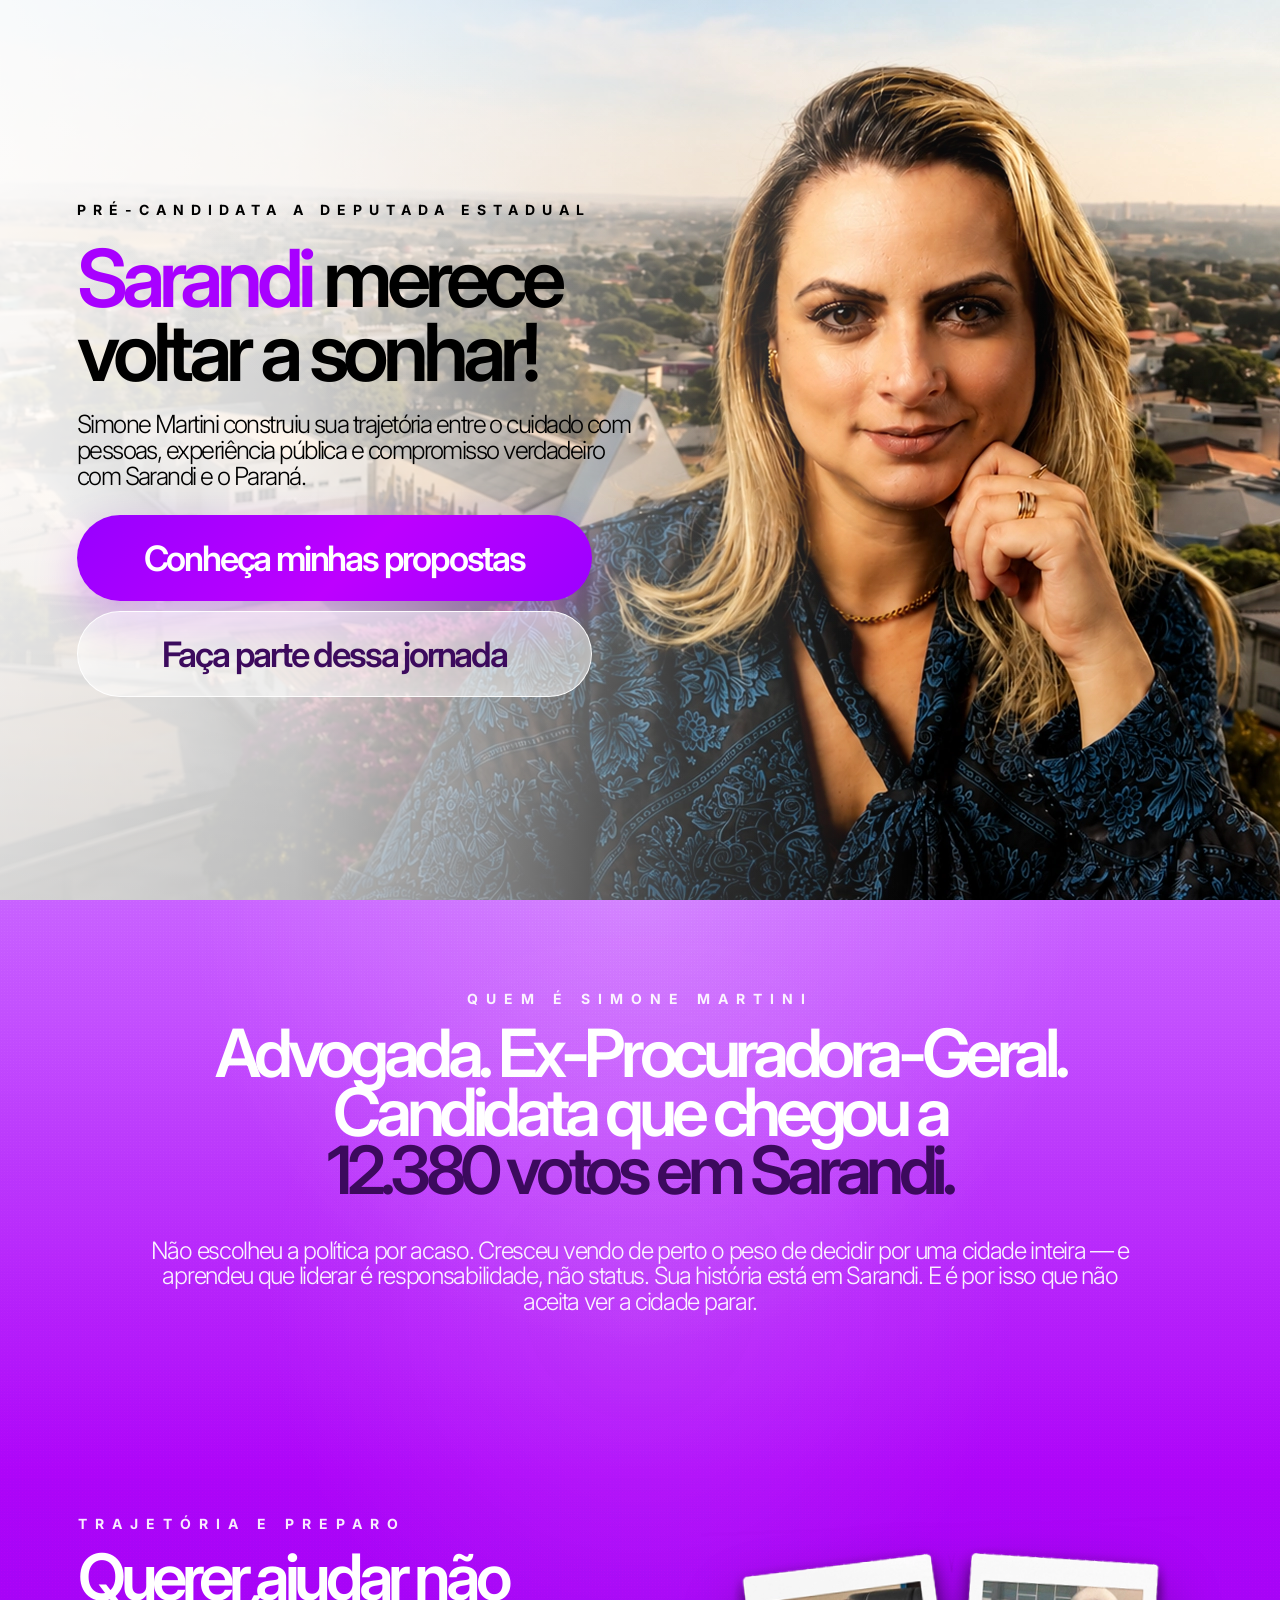
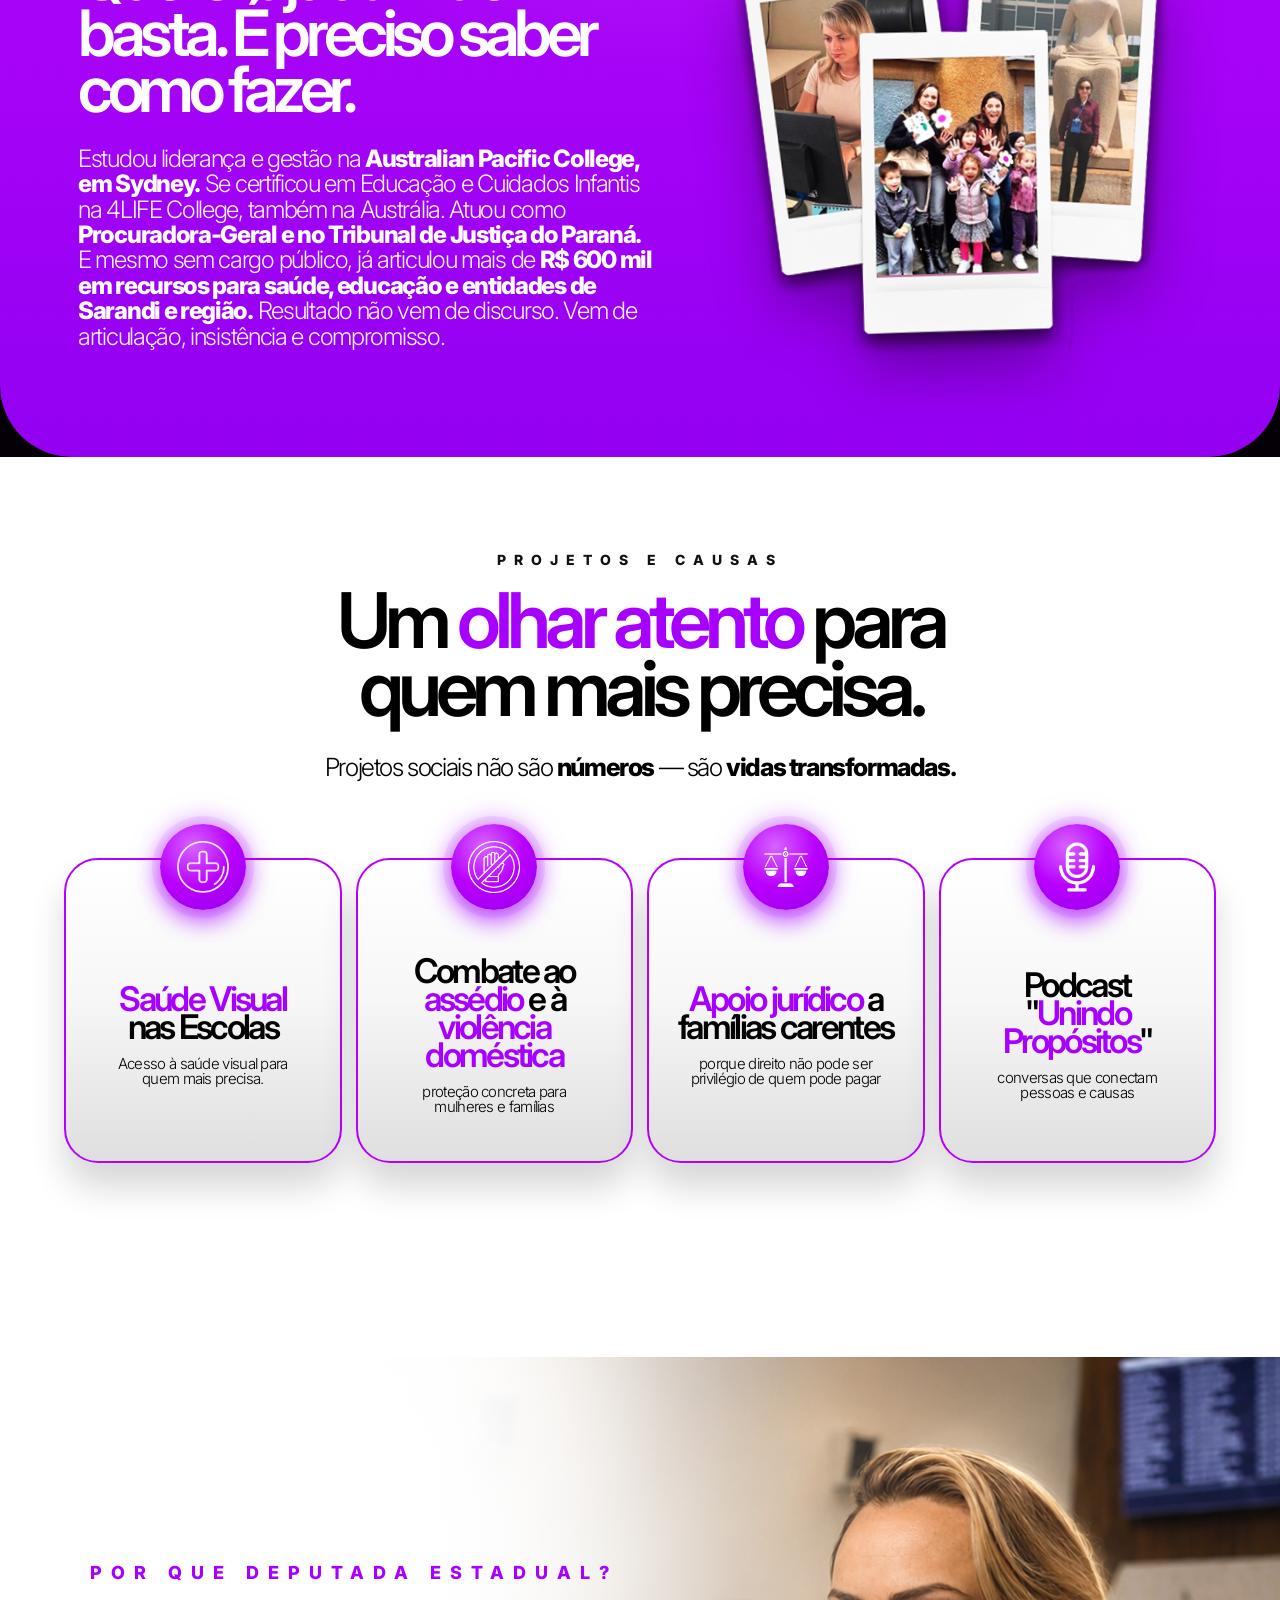
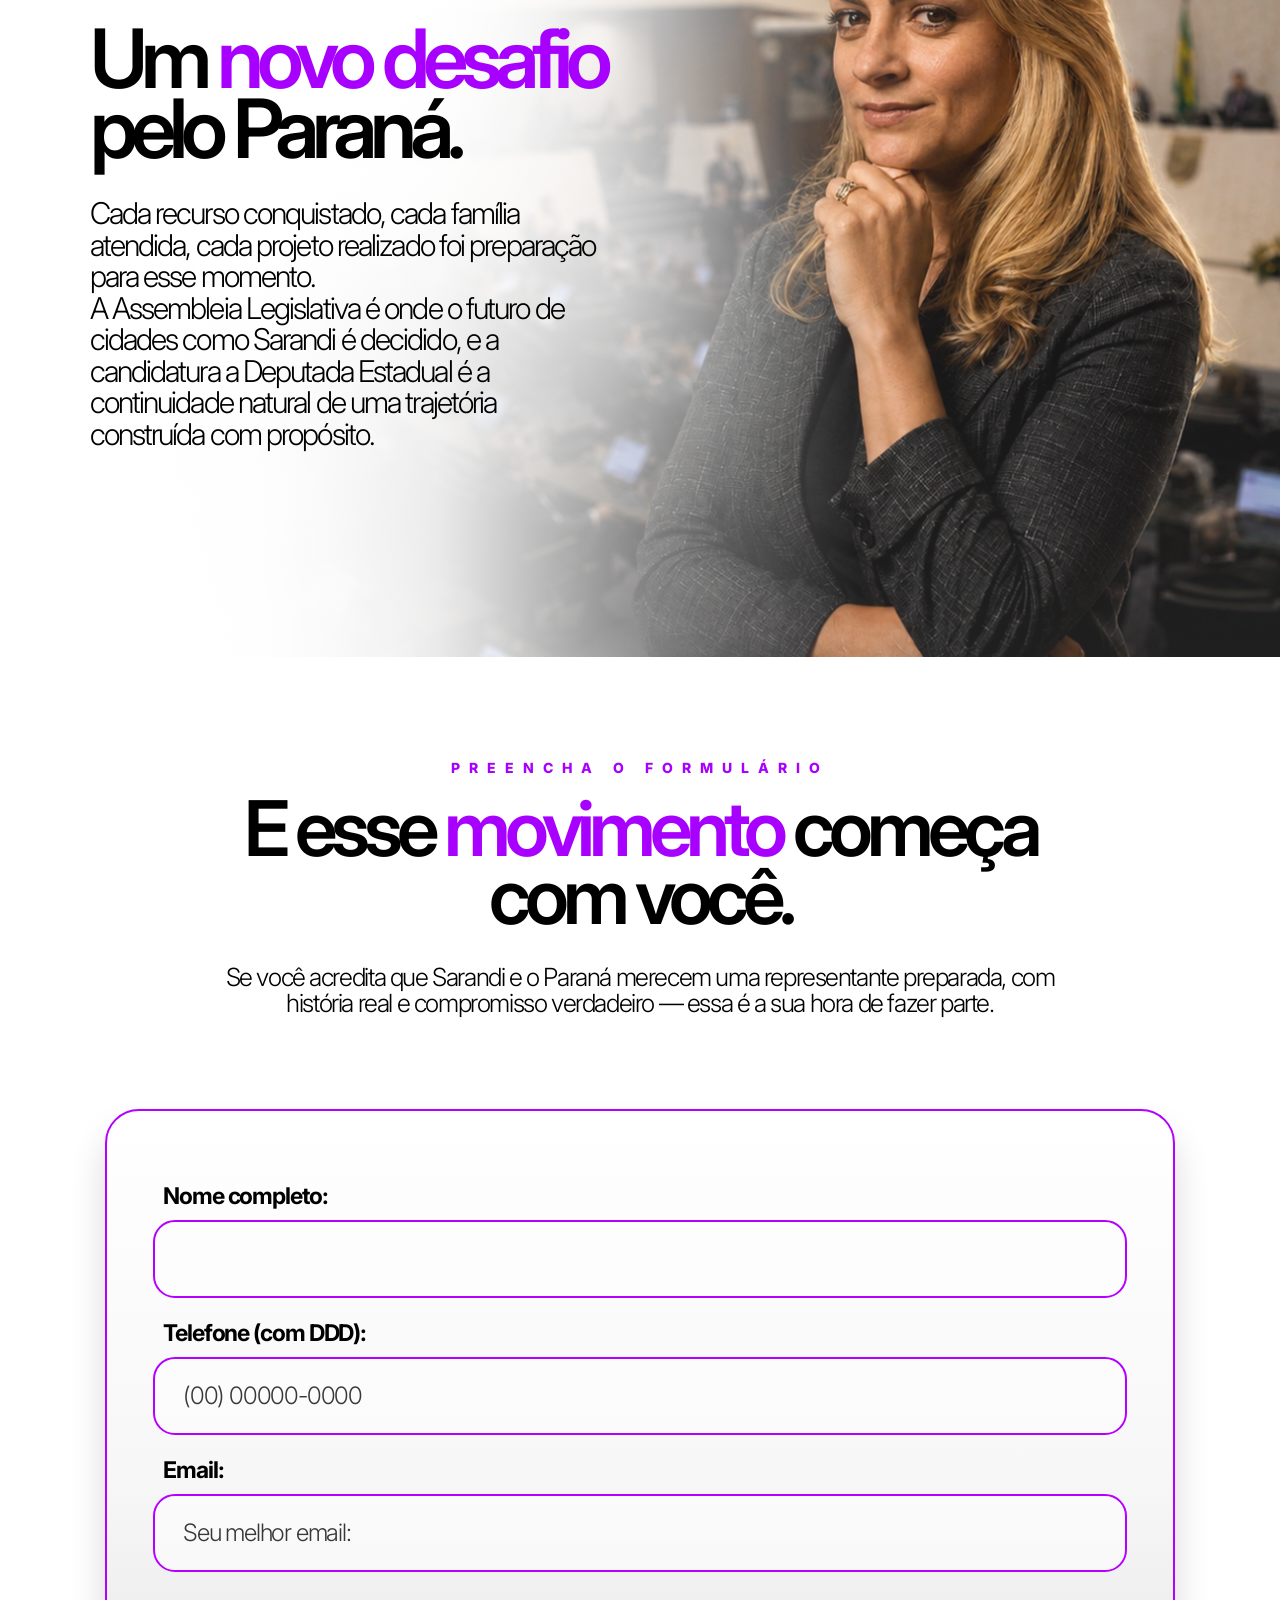
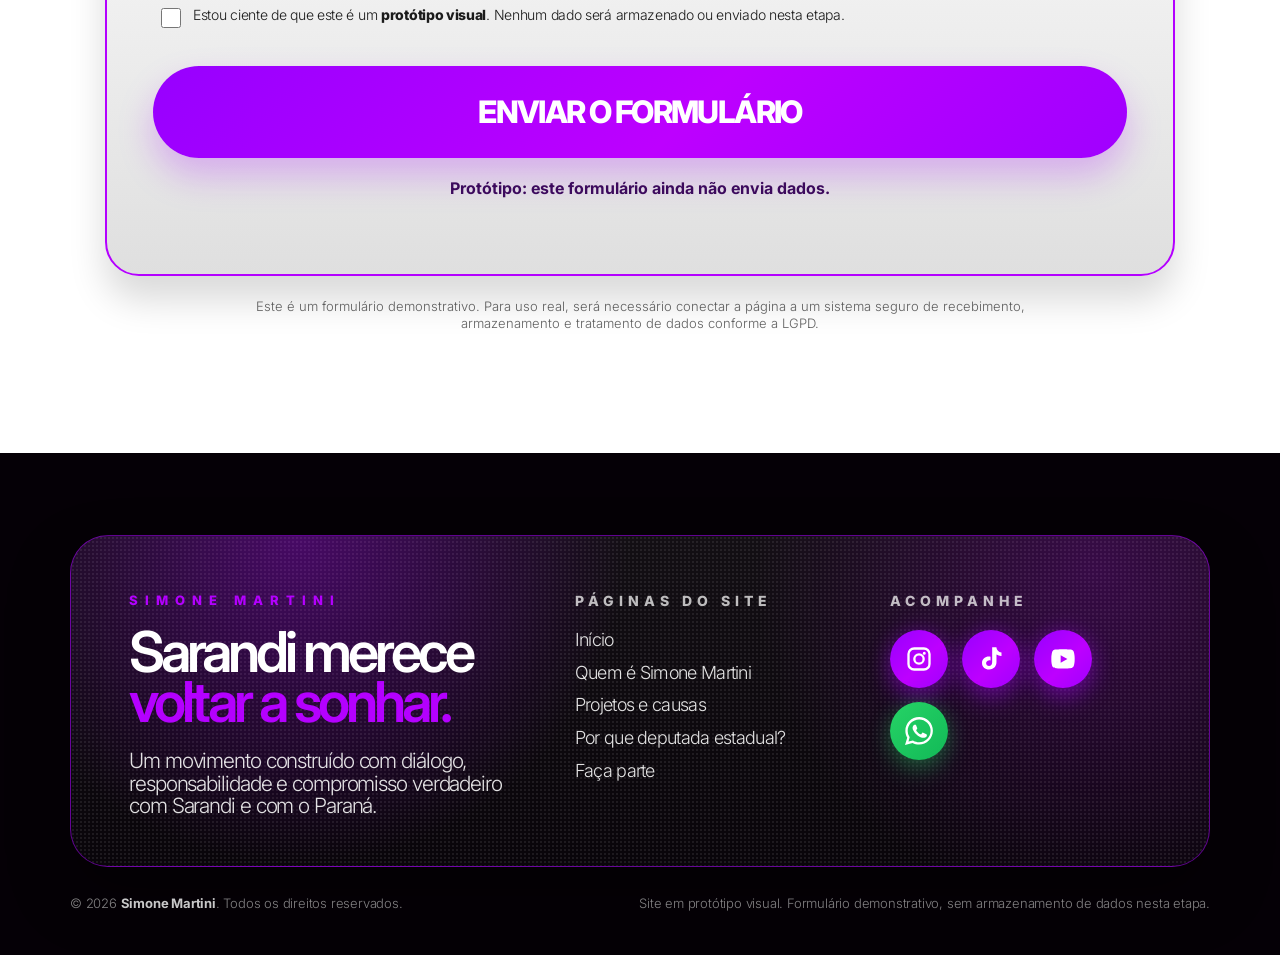
==== commit 211d8221: "Update index.html" ====
--- a/docs/index.html
+++ b/docs/index.html
@@ -1802,3 +1802,391 @@
     }
   });
 </script>
+<!-- RODAPÉ - SIMONE MARTINI -->
+<style>
+  .site-footer {
+    width: 100%;
+    background: #050006;
+    color: #ffffff;
+    font-family: "Inter", Arial, sans-serif;
+    padding: 82px 70px 42px;
+    overflow: hidden;
+  }
+
+  .site-footer * {
+    box-sizing: border-box;
+  }
+
+  .footer-card {
+    width: 100%;
+    max-width: 1160px;
+    margin: 0 auto;
+    border: 1.5px solid rgba(168, 0, 255, .55);
+    border-radius: 38px;
+    padding: 58px 58px 48px;
+    background:
+      radial-gradient(circle at 20% 0%, rgba(168,0,255,.35), transparent 34%),
+      radial-gradient(circle at 90% 10%, rgba(189,0,255,.22), transparent 32%),
+      linear-gradient(180deg, rgba(255,255,255,.06), rgba(255,255,255,.02));
+    box-shadow: 0 28px 60px rgba(0,0,0,.35);
+    position: relative;
+    overflow: hidden;
+  }
+
+  .footer-card::before {
+    content: "";
+    position: absolute;
+    inset: 0;
+    opacity: .10;
+    pointer-events: none;
+    background-image: radial-gradient(rgba(255,255,255,.75) 1px, transparent 1px);
+    background-size: 4px 4px;
+    mix-blend-mode: overlay;
+  }
+
+  .footer-content {
+    position: relative;
+    z-index: 2;
+    display: grid;
+    grid-template-columns: 1.2fr .8fr .8fr;
+    gap: 54px;
+    align-items: start;
+  }
+
+  .footer-brand-eyebrow {
+    font-size: 13px;
+    line-height: 1;
+    font-weight: 800;
+    letter-spacing: 7px;
+    text-transform: uppercase;
+    color: #b400ff;
+    margin-bottom: 20px;
+  }
+
+  .footer-title {
+    font-size: clamp(42px, 4.4vw, 66px);
+    line-height: .9;
+    font-weight: 600;
+    letter-spacing: -4px;
+    margin-bottom: 22px;
+    color: #fff;
+  }
+
+  .footer-title span {
+    color: #b400ff;
+  }
+
+  .footer-message {
+    max-width: 510px;
+    font-size: 21px;
+    line-height: 1.08;
+    font-weight: 300;
+    letter-spacing: -1.1px;
+    color: rgba(255,255,255,.88);
+  }
+
+  .footer-column-title {
+    font-size: 14px;
+    line-height: 1;
+    font-weight: 800;
+    letter-spacing: 5px;
+    text-transform: uppercase;
+    color: rgba(255,255,255,.72);
+    margin-bottom: 22px;
+  }
+
+  .footer-nav {
+    display: flex;
+    flex-direction: column;
+    gap: 13px;
+  }
+
+  .footer-nav a {
+    color: rgba(255,255,255,.88);
+    font-size: 18px;
+    line-height: 1.1;
+    font-weight: 300;
+    letter-spacing: -.7px;
+    text-decoration: none;
+    transition: color .25s ease, transform .25s ease;
+  }
+
+  .footer-nav a:hover {
+    color: #b400ff;
+    transform: translateX(4px);
+  }
+
+  .footer-socials {
+    display: flex;
+    flex-wrap: wrap;
+    gap: 14px;
+  }
+
+  .footer-social-link {
+    width: 58px;
+    height: 58px;
+    border-radius: 999px;
+    display: flex;
+    align-items: center;
+    justify-content: center;
+    color: #fff;
+    text-decoration: none;
+    background: linear-gradient(135deg, #9700ff 0%, #bd00ff 56%, #a000ff 100%);
+    box-shadow:
+      0 12px 24px rgba(168,0,255,.32),
+      0 0 22px rgba(168,0,255,.28);
+    transition: transform .25s ease, filter .25s ease;
+  }
+
+  .footer-social-link:hover {
+    transform: translateY(-4px);
+    filter: brightness(1.08);
+  }
+
+  .footer-social-link svg {
+    width: 28px;
+    height: 28px;
+    display: block;
+    fill: currentColor;
+  }
+
+  .footer-whatsapp {
+    background: linear-gradient(135deg, #26d366 0%, #12b957 100%);
+    box-shadow:
+      0 12px 24px rgba(38,211,102,.26),
+      0 0 22px rgba(38,211,102,.22);
+  }
+
+  .footer-bottom {
+    position: relative;
+    z-index: 2;
+    max-width: 1160px;
+    margin: 28px auto 0;
+    display: flex;
+    justify-content: space-between;
+    gap: 24px;
+    color: rgba(255,255,255,.50);
+    font-size: 13px;
+    line-height: 1.35;
+    font-weight: 300;
+    letter-spacing: -.2px;
+  }
+
+  .footer-bottom strong {
+    color: rgba(255,255,255,.78);
+    font-weight: 700;
+  }
+
+  .footer-reveal {
+    opacity: 0;
+    transform: translateY(42px);
+    filter: blur(16px);
+    transition:
+      opacity .85s cubic-bezier(.18,.78,.22,1),
+      transform .85s cubic-bezier(.18,.78,.22,1),
+      filter .85s cubic-bezier(.18,.78,.22,1);
+  }
+
+  .footer-reveal.is-visible {
+    opacity: 1;
+    transform: translateY(0);
+    filter: blur(0);
+  }
+
+  @media (max-width: 900px) {
+    .site-footer {
+      padding: 58px 28px 34px;
+    }
+
+    .footer-card {
+      border-radius: 32px;
+      padding: 44px 30px 36px;
+    }
+
+    .footer-content {
+      display: flex;
+      flex-direction: column;
+      gap: 42px;
+      text-align: center;
+      align-items: center;
+    }
+
+    .footer-brand-eyebrow {
+      font-size: 7px;
+      letter-spacing: 5px;
+      margin-bottom: 17px;
+    }
+
+    .footer-title {
+      font-size: 40px;
+      line-height: .9;
+      letter-spacing: -3px;
+      margin-bottom: 18px;
+    }
+
+    .footer-message {
+      max-width: 330px;
+      font-size: 15px;
+      line-height: 1.08;
+      letter-spacing: -.75px;
+    }
+
+    .footer-column-title {
+      font-size: 8px;
+      letter-spacing: 4px;
+      margin-bottom: 18px;
+    }
+
+    .footer-nav {
+      align-items: center;
+      gap: 12px;
+    }
+
+    .footer-nav a {
+      font-size: 16px;
+    }
+
+    .footer-socials {
+      justify-content: center;
+    }
+
+    .footer-social-link {
+      width: 54px;
+      height: 54px;
+    }
+
+    .footer-social-link svg {
+      width: 25px;
+      height: 25px;
+    }
+
+    .footer-bottom {
+      flex-direction: column;
+      text-align: center;
+      align-items: center;
+      font-size: 11px;
+      max-width: 330px;
+      margin-top: 24px;
+    }
+  }
+
+  @media (max-width: 390px) {
+    .footer-card {
+      padding-left: 24px;
+      padding-right: 24px;
+    }
+
+    .footer-title {
+      font-size: 37px;
+    }
+  }
+
+  @media (prefers-reduced-motion: reduce) {
+    .footer-reveal {
+      opacity: 1;
+      transform: none;
+      filter: none;
+      transition: none;
+    }
+  }
+</style>
+
+<footer class="site-footer" id="rodape">
+  <div class="footer-card footer-reveal">
+    <div class="footer-content">
+
+      <div class="footer-brand">
+        <p class="footer-brand-eyebrow">Simone Martini</p>
+
+        <h2 class="footer-title">
+          Sarandi merece<br>
+          <span>voltar a sonhar.</span>
+        </h2>
+
+        <p class="footer-message">
+          Um movimento construído com diálogo, responsabilidade e compromisso verdadeiro com Sarandi e com o Paraná.
+        </p>
+      </div>
+
+      <div class="footer-pages">
+        <p class="footer-column-title">Páginas do site</p>
+
+        <nav class="footer-nav" aria-label="Links das seções do site">
+          <a href="#inicio">Início</a>
+          <a href="#sobre">Quem é Simone Martini</a>
+          <a href="#projetos">Projetos e causas</a>
+          <a href="#desafio">Por que deputada estadual?</a>
+          <a href="#cadastro">Faça parte</a>
+        </nav>
+      </div>
+
+      <div class="footer-social">
+        <p class="footer-column-title">Acompanhe</p>
+
+        <div class="footer-socials">
+          <a class="footer-social-link" href="https://www.instagram.com/SEUUSUARIO" target="_blank" rel="noopener" aria-label="Instagram">
+            <svg viewBox="0 0 24 24" aria-hidden="true">
+              <path d="M7.8 2h8.4A5.8 5.8 0 0 1 22 7.8v8.4a5.8 5.8 0 0 1-5.8 5.8H7.8A5.8 5.8 0 0 1 2 16.2V7.8A5.8 5.8 0 0 1 7.8 2Zm0 2A3.8 3.8 0 0 0 4 7.8v8.4A3.8 3.8 0 0 0 7.8 20h8.4a3.8 3.8 0 0 0 3.8-3.8V7.8A3.8 3.8 0 0 0 16.2 4H7.8Zm8.7 1.8a1.3 1.3 0 1 1 0 2.6 1.3 1.3 0 0 1 0-2.6ZM12 7a5 5 0 1 1 0 10 5 5 0 0 1 0-10Zm0 2a3 3 0 1 0 0 6 3 3 0 0 0 0-6Z"/>
+            </svg>
+          </a>
+
+          <a class="footer-social-link" href="https://www.tiktok.com/@SEUUSUARIO" target="_blank" rel="noopener" aria-label="TikTok">
+            <svg viewBox="0 0 24 24" aria-hidden="true">
+              <path d="M16.6 2c.3 2.5 1.8 4.2 4.4 4.4v3c-1.5.1-2.8-.3-4.3-1.2v6.4c0 3.2-2 6.4-6.3 6.4-3.5 0-6.1-2.3-6.1-5.6 0-3.8 3.6-6.2 7.3-5.4v3.2c-.6-.2-1.1-.2-1.7 0-1.1.3-2.1 1.1-2.1 2.4 0 1.4 1.1 2.3 2.5 2.3 1.7 0 2.7-1 2.7-3.1V2h3.6Z"/>
+            </svg>
+          </a>
+
+          <a class="footer-social-link" href="https://www.youtube.com/@SEUCANAL" target="_blank" rel="noopener" aria-label="YouTube">
+            <svg viewBox="0 0 24 24" aria-hidden="true">
+              <path d="M21.6 7.2s-.2-1.6-.9-2.3c-.9-.9-1.9-.9-2.3-1C15.2 3.6 12 3.6 12 3.6s-3.2 0-6.4.3c-.5.1-1.5.1-2.3 1-.7.7-.9 2.3-.9 2.3S2 9.1 2 11v1.8c0 1.9.4 3.8.4 3.8s.2 1.6.9 2.3c.9.9 2.1.9 2.6 1 1.9.2 6.1.3 6.1.3s3.2 0 6.4-.3c.5-.1 1.5-.1 2.3-1 .7-.7.9-2.3.9-2.3s.4-1.9.4-3.8V11c0-1.9-.4-3.8-.4-3.8ZM10 15.2V8.8l5.8 3.2-5.8 3.2Z"/>
+            </svg>
+          </a>
+
+          <a class="footer-social-link footer-whatsapp" href="https://wa.me/5544999999999" target="_blank" rel="noopener" aria-label="WhatsApp">
+            <svg viewBox="0 0 24 24" aria-hidden="true">
+              <path d="M20.5 3.5A11.8 11.8 0 0 0 12.1 0C5.6 0 .3 5.3.3 11.8c0 2.1.5 4.1 1.6 5.9L0 24l6.5-1.8c1.7.9 3.6 1.4 5.6 1.4 6.5 0 11.8-5.3 11.8-11.8 0-3.1-1.2-6.1-3.4-8.3ZM12.1 21.6c-1.8 0-3.4-.5-4.9-1.3l-.4-.2-3.8 1 1-3.7-.2-.4a9.6 9.6 0 0 1-1.5-5.1c0-5.4 4.4-9.8 9.8-9.8 2.6 0 5.1 1 6.9 2.9a9.7 9.7 0 0 1 2.9 6.9c0 5.3-4.4 9.7-9.8 9.7Zm5.4-7.3c-.3-.1-1.7-.8-1.9-.9-.3-.1-.5-.1-.7.2-.2.3-.8.9-.9 1.1-.2.2-.3.2-.6.1-.3-.1-1.2-.4-2.2-1.4-.8-.7-1.4-1.6-1.5-1.9-.2-.3 0-.4.1-.6l.4-.5c.1-.2.2-.3.3-.5.1-.2 0-.4 0-.5s-.7-1.6-.9-2.2c-.2-.5-.5-.5-.7-.5h-.6c-.2 0-.5.1-.8.4-.3.3-1 1-1 2.4s1.1 2.8 1.2 3c.1.2 2.1 3.3 5.2 4.6.7.3 1.3.5 1.8.6.8.2 1.4.2 2 .1.6-.1 1.7-.7 1.9-1.3.2-.6.2-1.2.2-1.3-.1-.2-.3-.3-.6-.4Z"/>
+            </svg>
+          </a>
+        </div>
+      </div>
+
+    </div>
+  </div>
+
+  <div class="footer-bottom">
+    <p>
+      © 2026 <strong>Simone Martini</strong>. Todos os direitos reservados.
+    </p>
+
+    <p>
+      Site em protótipo visual. Formulário demonstrativo, sem armazenamento de dados nesta etapa.
+    </p>
+  </div>
+</footer>
+
+<script>
+  document.addEventListener("DOMContentLoaded", function () {
+    const footerItems = document.querySelectorAll(".footer-reveal");
+
+    if ("IntersectionObserver" in window) {
+      const footerObserver = new IntersectionObserver(function (entries) {
+        entries.forEach(function (entry) {
+          if (entry.isIntersecting) {
+            entry.target.classList.add("is-visible");
+            footerObserver.unobserve(entry.target);
+          }
+        });
+      }, {
+        threshold: 0.14
+      });
+
+      footerItems.forEach(function (item) {
+        footerObserver.observe(item);
+      });
+    } else {
+      footerItems.forEach(function (item) {
+        item.classList.add("is-visible");
+      });
+    }
+  });
+</script>
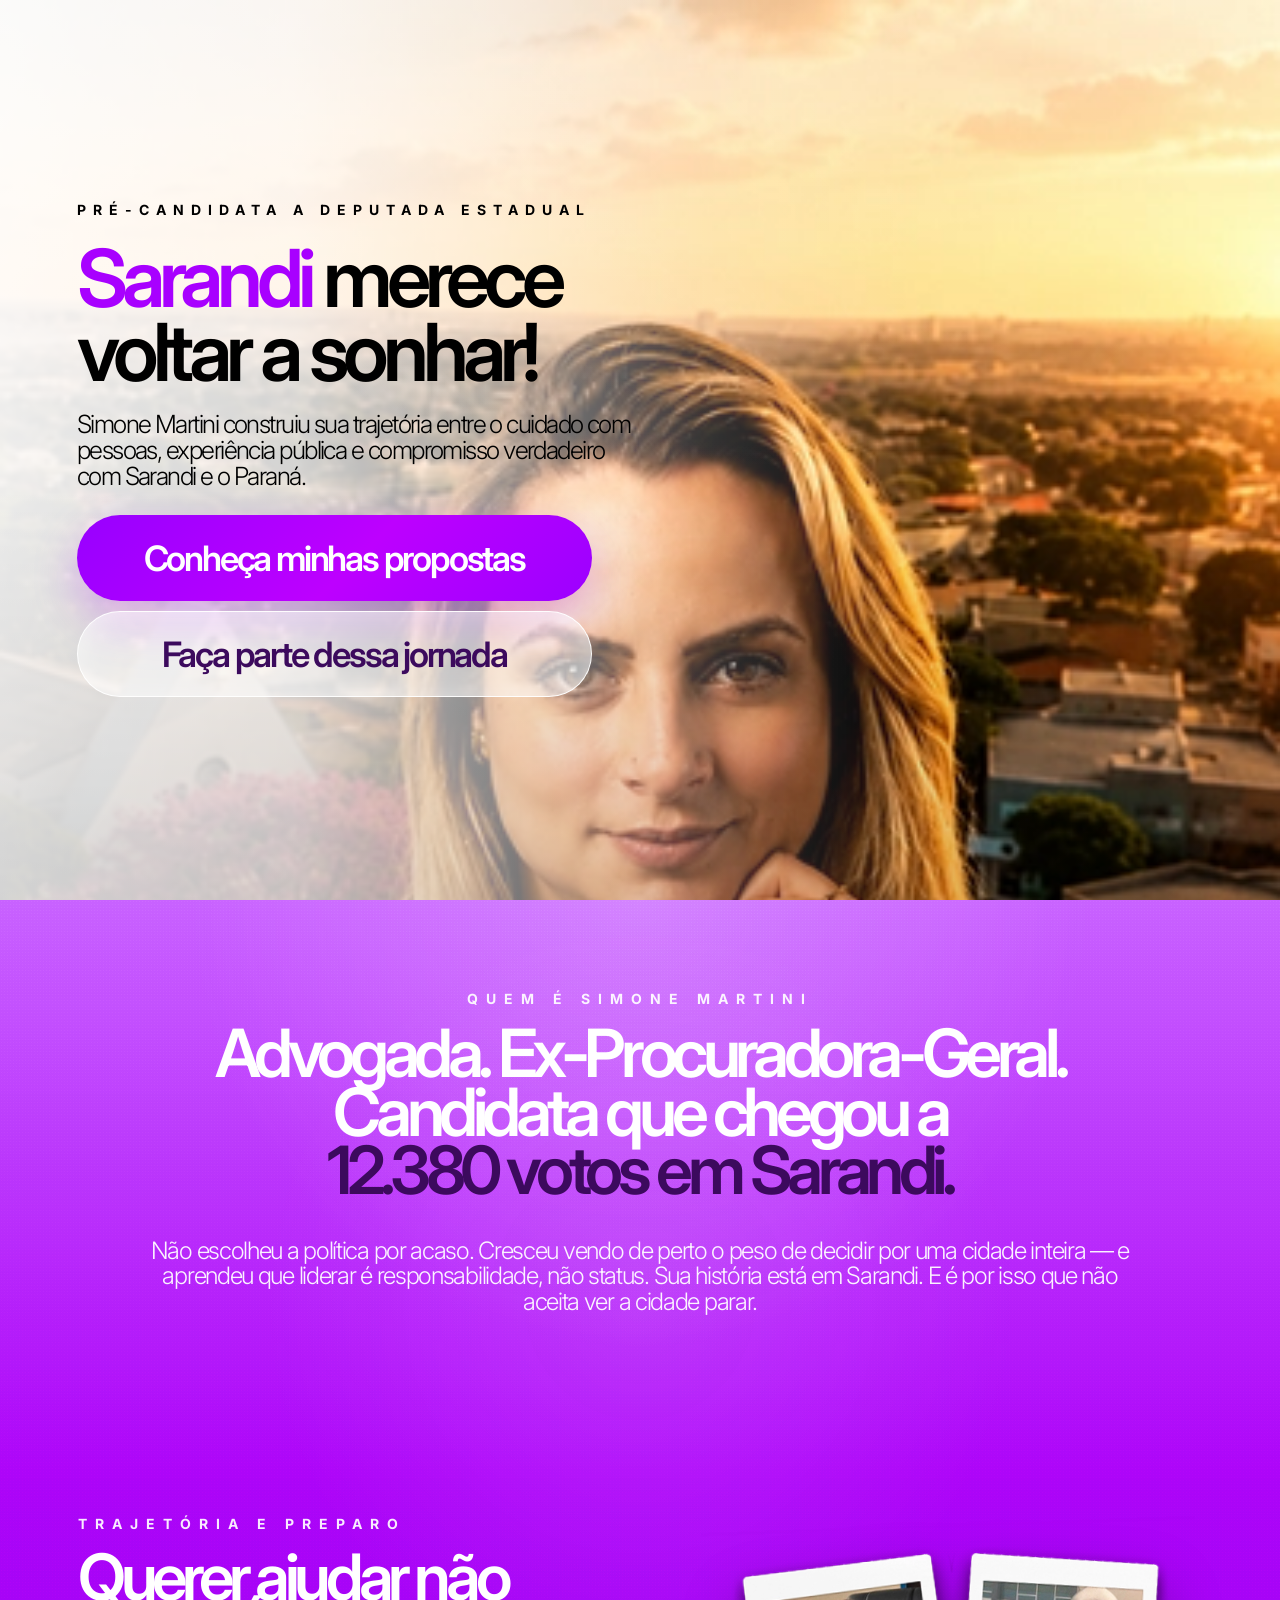
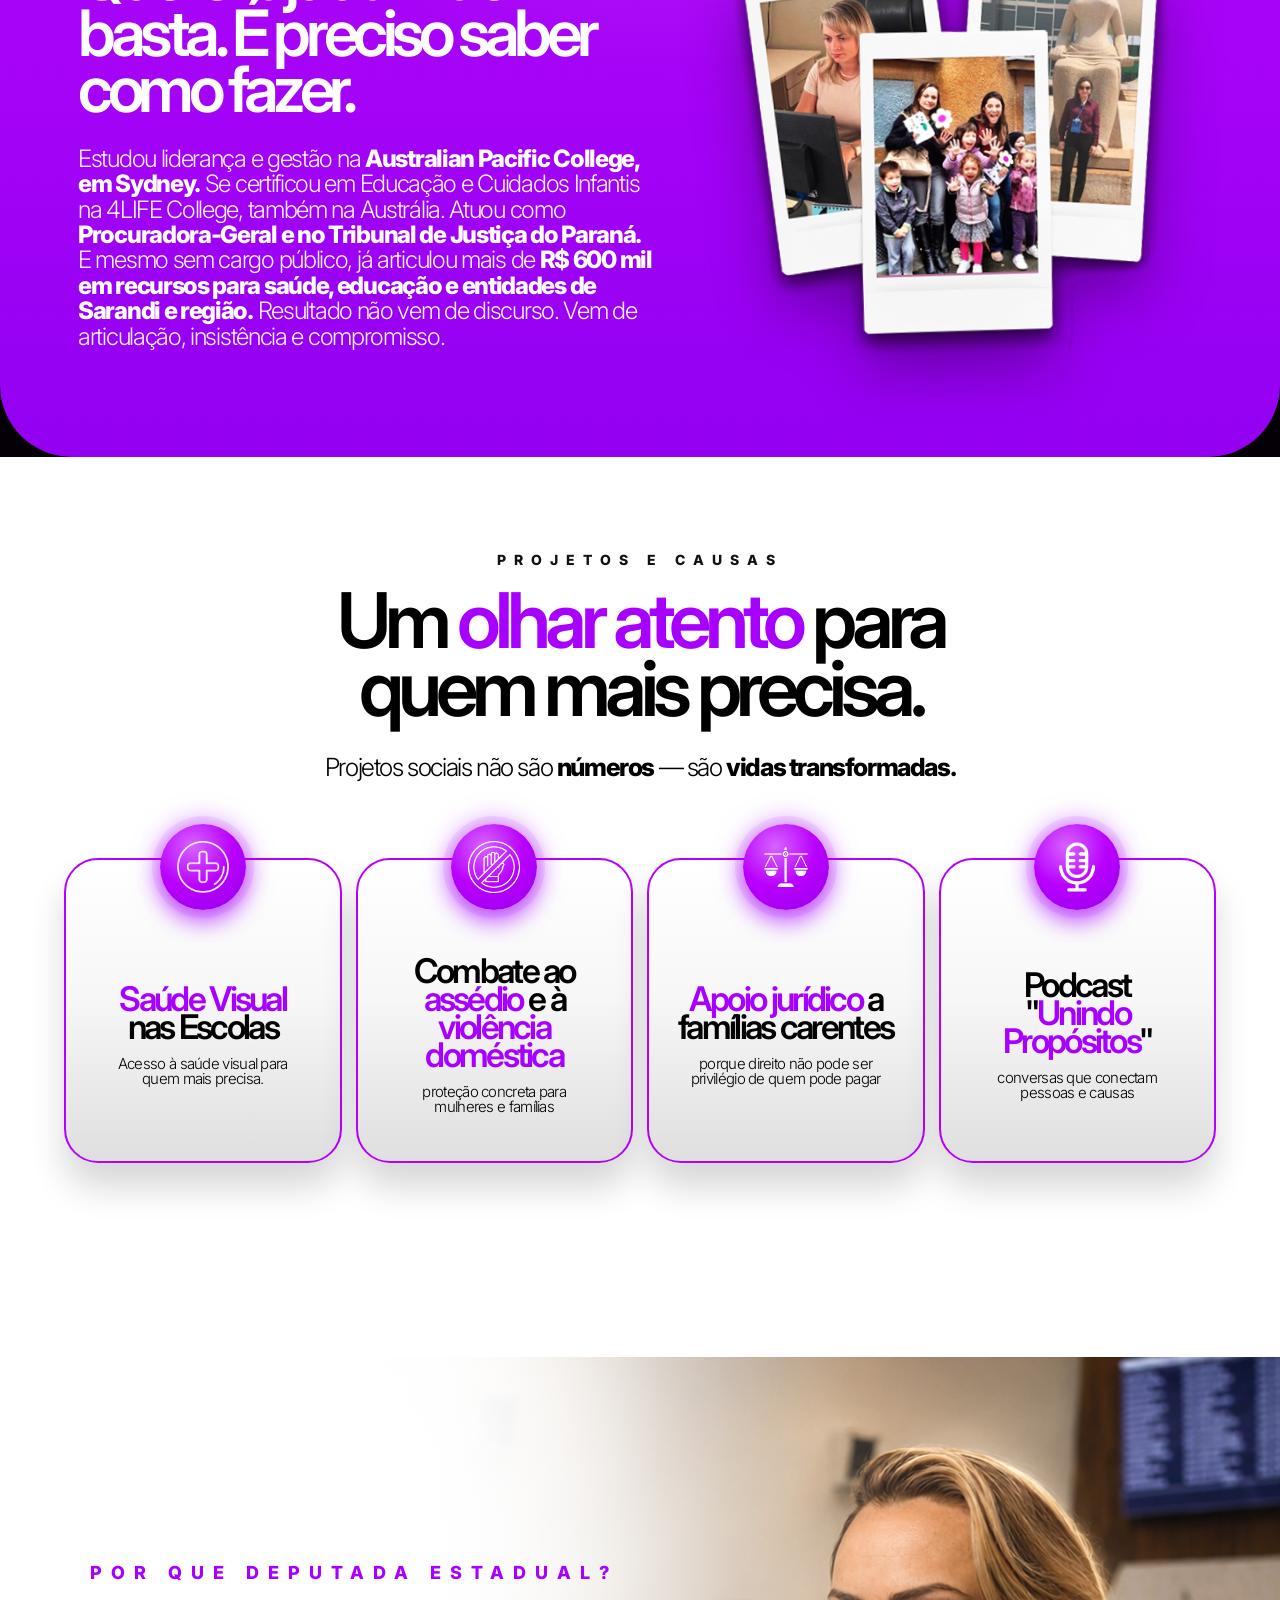
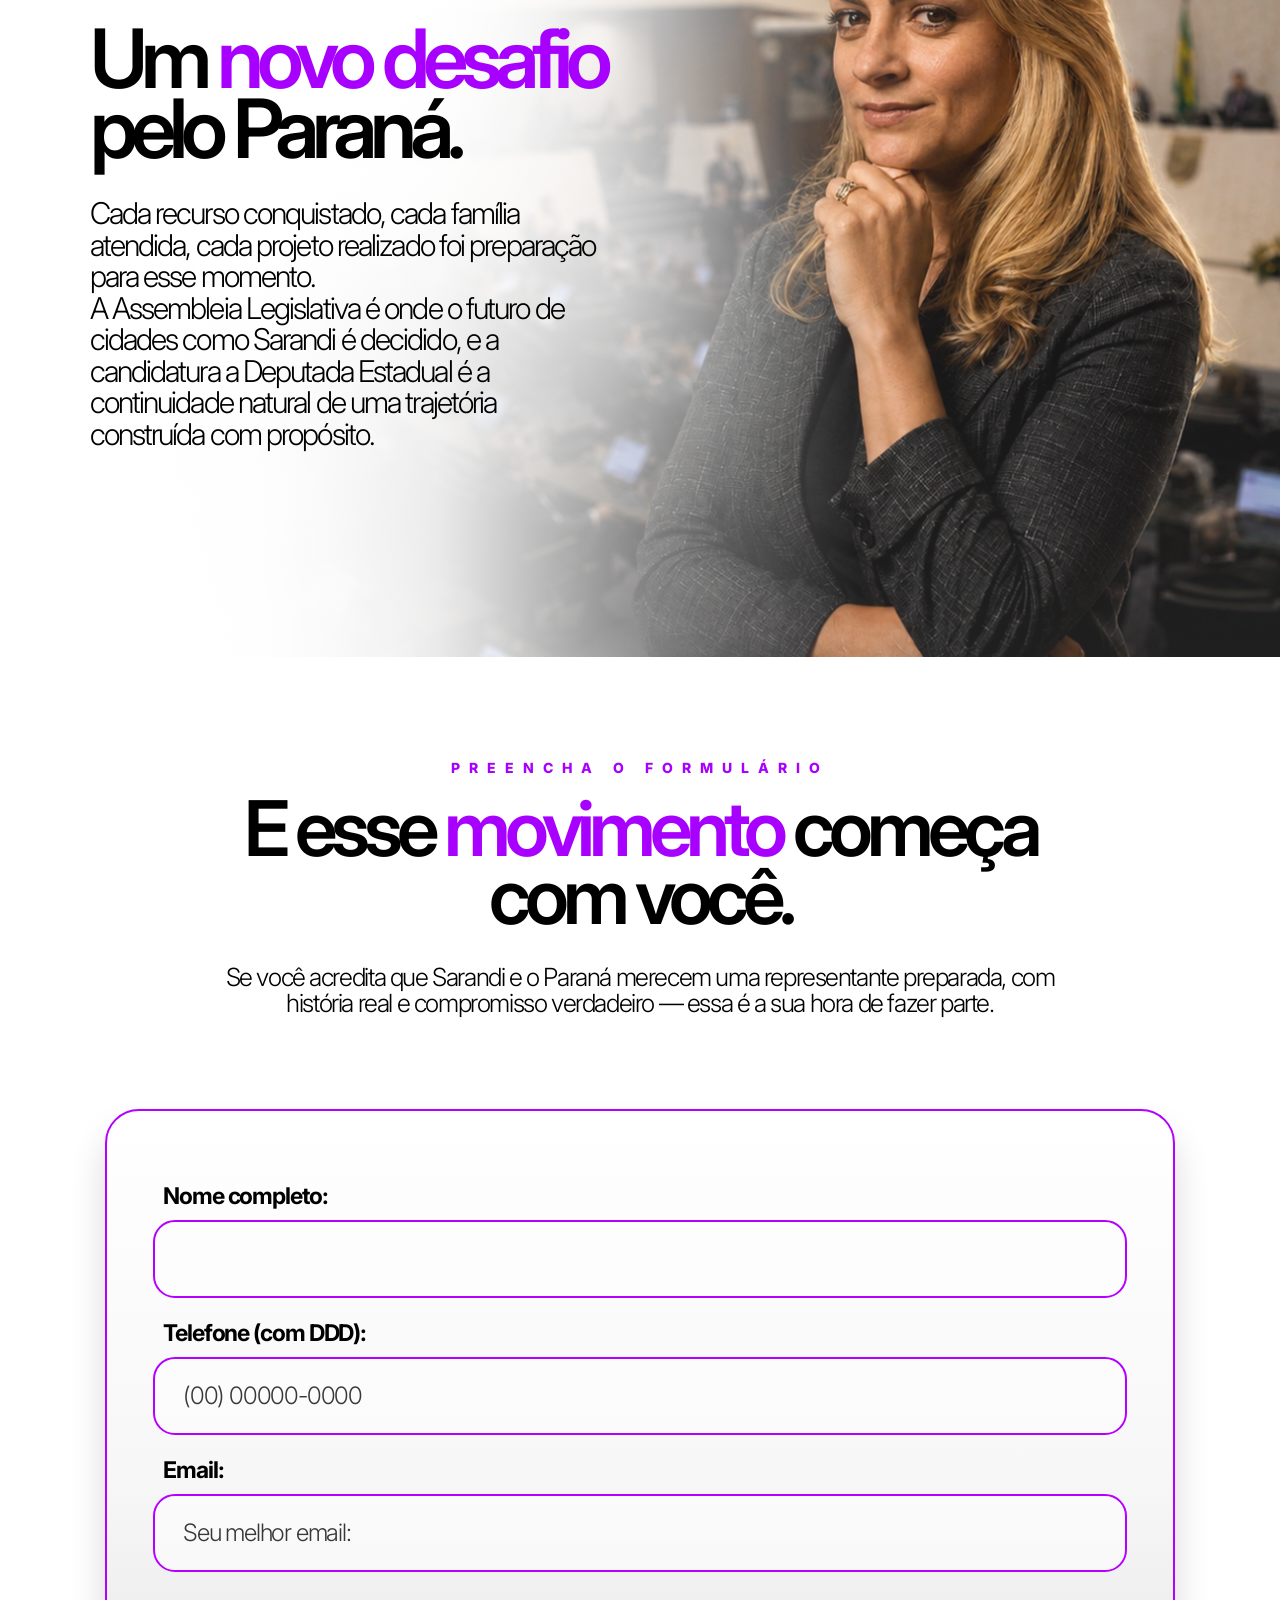
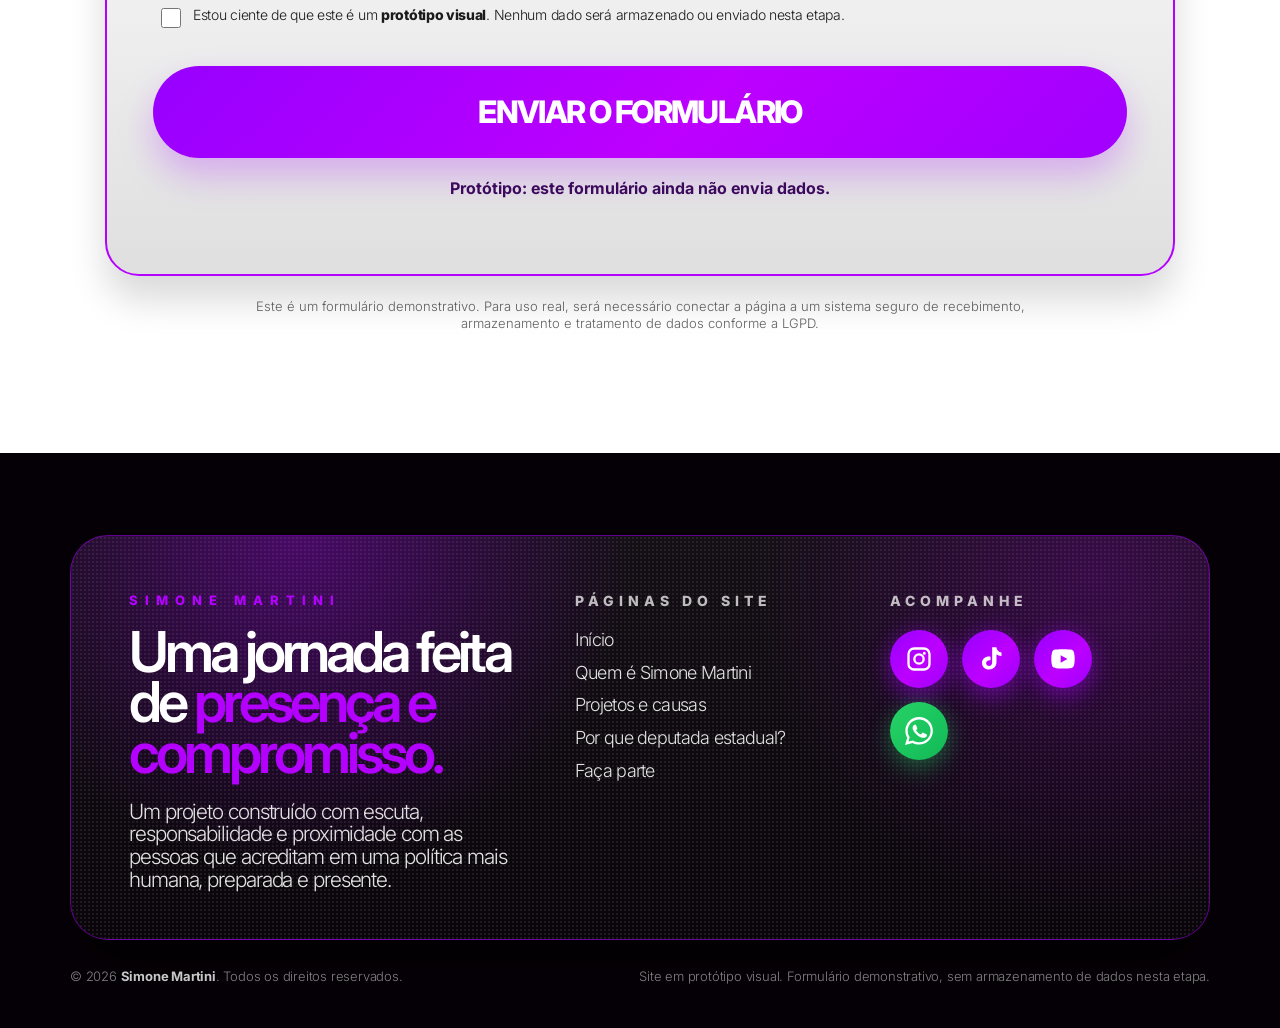
==== commit b4e46f64: "Enhance footer styles and update content Updated footer styles and content for improved design and m" ====
--- a/docs/index.html
+++ b/docs/index.html
@@ -2089,6 +2089,293 @@
       transition: none;
     }
   }
+<!-- RODAPÉ - SIMONE MARTINI -->
+<style>
+  .site-footer {
+    width: 100%;
+    background: #050006;
+    color: #ffffff;
+    font-family: "Inter", Arial, sans-serif;
+    padding: 82px 70px 42px;
+    overflow: hidden;
+  }
+
+  .site-footer * {
+    box-sizing: border-box;
+  }
+
+  .footer-card {
+    width: 100%;
+    max-width: 1160px;
+    margin: 0 auto;
+    border: 1.5px solid rgba(168, 0, 255, .55);
+    border-radius: 38px;
+    padding: 58px 58px 48px;
+    background:
+      radial-gradient(circle at 20% 0%, rgba(168,0,255,.35), transparent 34%),
+      radial-gradient(circle at 90% 10%, rgba(189,0,255,.22), transparent 32%),
+      linear-gradient(180deg, rgba(255,255,255,.06), rgba(255,255,255,.02));
+    box-shadow: 0 28px 60px rgba(0,0,0,.35);
+    position: relative;
+    overflow: hidden;
+  }
+
+  .footer-card::before {
+    content: "";
+    position: absolute;
+    inset: 0;
+    opacity: .10;
+    pointer-events: none;
+    background-image: radial-gradient(rgba(255,255,255,.75) 1px, transparent 1px);
+    background-size: 4px 4px;
+    mix-blend-mode: overlay;
+  }
+
+  .footer-content {
+    position: relative;
+    z-index: 2;
+    display: grid;
+    grid-template-columns: 1.2fr .8fr .8fr;
+    gap: 54px;
+    align-items: start;
+  }
+
+  .footer-brand-eyebrow {
+    font-size: 13px;
+    line-height: 1;
+    font-weight: 800;
+    letter-spacing: 7px;
+    text-transform: uppercase;
+    color: #b400ff;
+    margin-bottom: 20px;
+  }
+
+  .footer-title {
+    font-size: clamp(42px, 4.4vw, 66px);
+    line-height: .9;
+    font-weight: 600;
+    letter-spacing: -4px;
+    margin-bottom: 22px;
+    color: #fff;
+  }
+
+  .footer-title span {
+    color: #b400ff;
+  }
+
+  .footer-message {
+    max-width: 510px;
+    font-size: 21px;
+    line-height: 1.08;
+    font-weight: 300;
+    letter-spacing: -1.1px;
+    color: rgba(255,255,255,.88);
+  }
+
+  .footer-column-title {
+    font-size: 14px;
+    line-height: 1;
+    font-weight: 800;
+    letter-spacing: 5px;
+    text-transform: uppercase;
+    color: rgba(255,255,255,.72);
+    margin-bottom: 22px;
+  }
+
+  .footer-nav {
+    display: flex;
+    flex-direction: column;
+    gap: 13px;
+  }
+
+  .footer-nav a {
+    color: rgba(255,255,255,.88);
+    font-size: 18px;
+    line-height: 1.1;
+    font-weight: 300;
+    letter-spacing: -.7px;
+    text-decoration: none;
+    transition: color .25s ease, transform .25s ease;
+  }
+
+  .footer-nav a:hover {
+    color: #b400ff;
+    transform: translateX(4px);
+  }
+
+  .footer-socials {
+    display: flex;
+    flex-wrap: wrap;
+    gap: 14px;
+  }
+
+  .footer-social-link {
+    width: 58px;
+    height: 58px;
+    border-radius: 999px;
+    display: flex;
+    align-items: center;
+    justify-content: center;
+    color: #fff;
+    text-decoration: none;
+    background: linear-gradient(135deg, #9700ff 0%, #bd00ff 56%, #a000ff 100%);
+    box-shadow:
+      0 12px 24px rgba(168,0,255,.32),
+      0 0 22px rgba(168,0,255,.28);
+    transition: transform .25s ease, filter .25s ease;
+  }
+
+  .footer-social-link:hover {
+    transform: translateY(-4px);
+    filter: brightness(1.08);
+  }
+
+  .footer-social-link svg {
+    width: 28px;
+    height: 28px;
+    display: block;
+    fill: currentColor;
+  }
+
+  .footer-whatsapp {
+    background: linear-gradient(135deg, #26d366 0%, #12b957 100%);
+    box-shadow:
+      0 12px 24px rgba(38,211,102,.26),
+      0 0 22px rgba(38,211,102,.22);
+  }
+
+  .footer-bottom {
+    position: relative;
+    z-index: 2;
+    max-width: 1160px;
+    margin: 28px auto 0;
+    display: flex;
+    justify-content: space-between;
+    gap: 24px;
+    color: rgba(255,255,255,.50);
+    font-size: 13px;
+    line-height: 1.35;
+    font-weight: 300;
+    letter-spacing: -.2px;
+  }
+
+  .footer-bottom strong {
+    color: rgba(255,255,255,.78);
+    font-weight: 700;
+  }
+
+  .footer-reveal {
+    opacity: 0;
+    transform: translateY(42px);
+    filter: blur(16px);
+    transition:
+      opacity .85s cubic-bezier(.18,.78,.22,1),
+      transform .85s cubic-bezier(.18,.78,.22,1),
+      filter .85s cubic-bezier(.18,.78,.22,1);
+  }
+
+  .footer-reveal.is-visible {
+    opacity: 1;
+    transform: translateY(0);
+    filter: blur(0);
+  }
+
+  @media (max-width: 900px) {
+    .site-footer {
+      padding: 58px 28px 34px;
+    }
+
+    .footer-card {
+      border-radius: 32px;
+      padding: 44px 30px 36px;
+    }
+
+    .footer-content {
+      display: flex;
+      flex-direction: column;
+      gap: 42px;
+      text-align: center;
+      align-items: center;
+    }
+
+    .footer-brand-eyebrow {
+      font-size: 7px;
+      letter-spacing: 5px;
+      margin-bottom: 17px;
+    }
+
+    .footer-title {
+      font-size: 40px;
+      line-height: .9;
+      letter-spacing: -3px;
+      margin-bottom: 18px;
+    }
+
+    .footer-message {
+      max-width: 330px;
+      font-size: 15px;
+      line-height: 1.08;
+      letter-spacing: -.75px;
+    }
+
+    .footer-column-title {
+      font-size: 8px;
+      letter-spacing: 4px;
+      margin-bottom: 18px;
+    }
+
+    .footer-nav {
+      align-items: center;
+      gap: 12px;
+    }
+
+    .footer-nav a {
+      font-size: 16px;
+    }
+
+    .footer-socials {
+      justify-content: center;
+    }
+
+    .footer-social-link {
+      width: 54px;
+      height: 54px;
+    }
+
+    .footer-social-link svg {
+      width: 25px;
+      height: 25px;
+    }
+
+    .footer-bottom {
+      flex-direction: column;
+      text-align: center;
+      align-items: center;
+      font-size: 11px;
+      max-width: 330px;
+      margin-top: 24px;
+    }
+  }
+
+  @media (max-width: 390px) {
+    .footer-card {
+      padding-left: 24px;
+      padding-right: 24px;
+    }
+
+    .footer-title {
+      font-size: 37px;
+    }
+  }
+
+  @media (prefers-reduced-motion: reduce) {
+    .footer-reveal {
+      opacity: 1;
+      transform: none;
+      filter: none;
+      transition: none;
+    }
+  }
 </style>
 
 <footer class="site-footer" id="rodape">
@@ -2099,12 +2386,12 @@
         <p class="footer-brand-eyebrow">Simone Martini</p>
 
         <h2 class="footer-title">
-          Sarandi merece<br>
-          <span>voltar a sonhar.</span>
+          Uma jornada feita<br>
+          de <span>presença e compromisso.</span>
         </h2>
 
         <p class="footer-message">
-          Um movimento construído com diálogo, responsabilidade e compromisso verdadeiro com Sarandi e com o Paraná.
+          Um projeto construído com escuta, responsabilidade e proximidade com as pessoas que acreditam em uma política mais humana, preparada e presente.
         </p>
       </div>
 
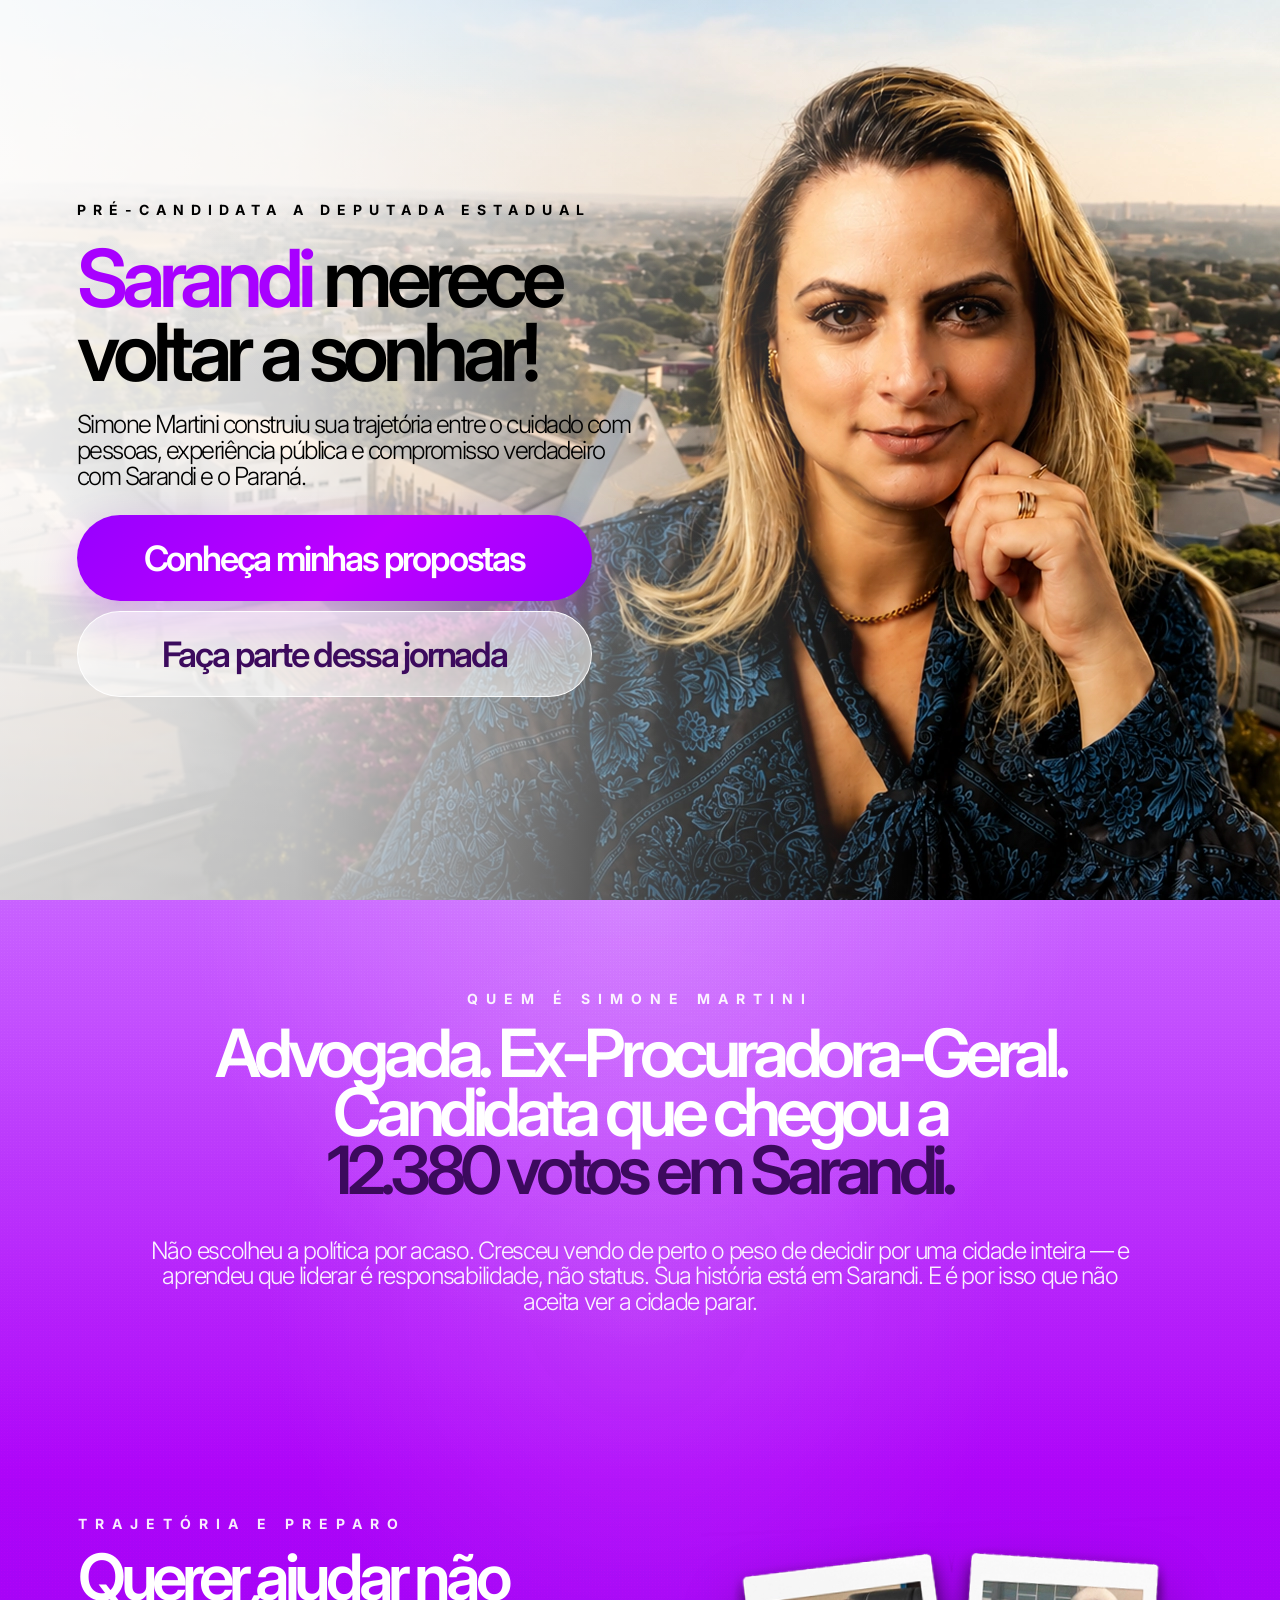
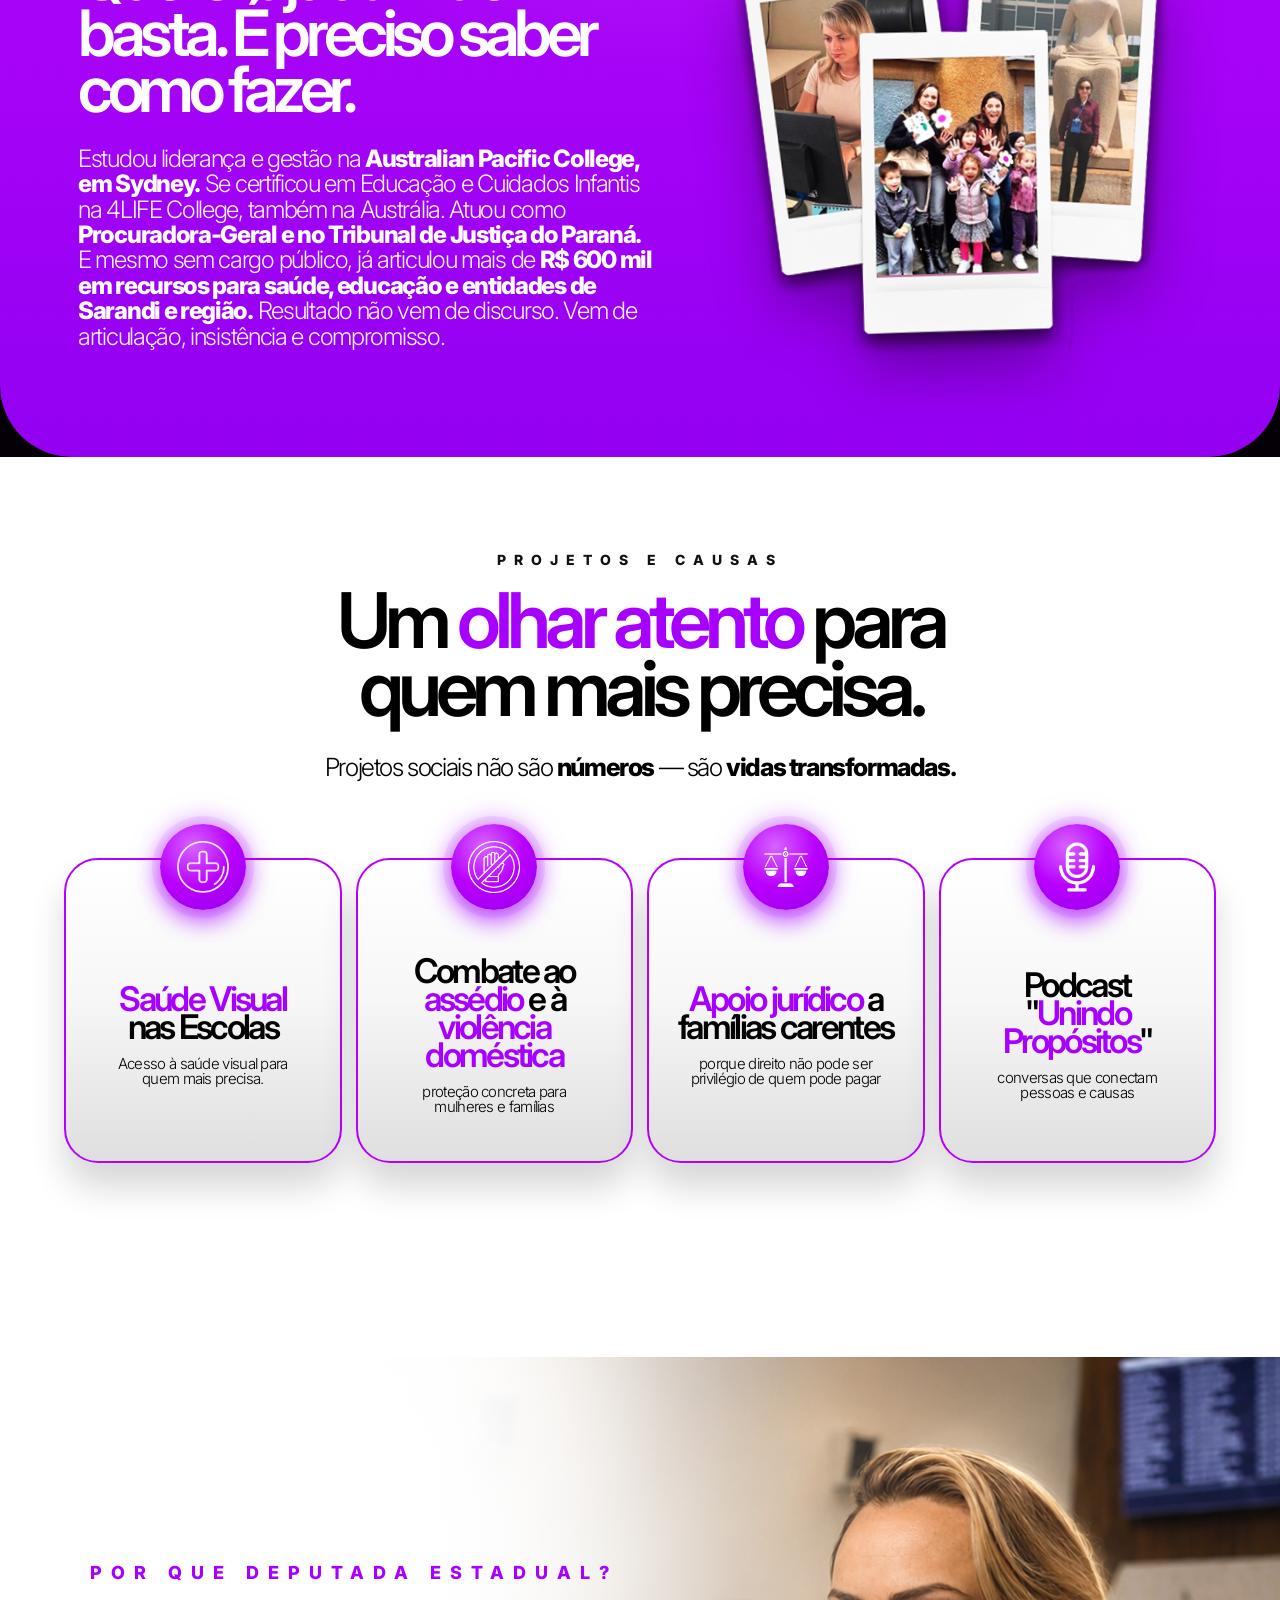
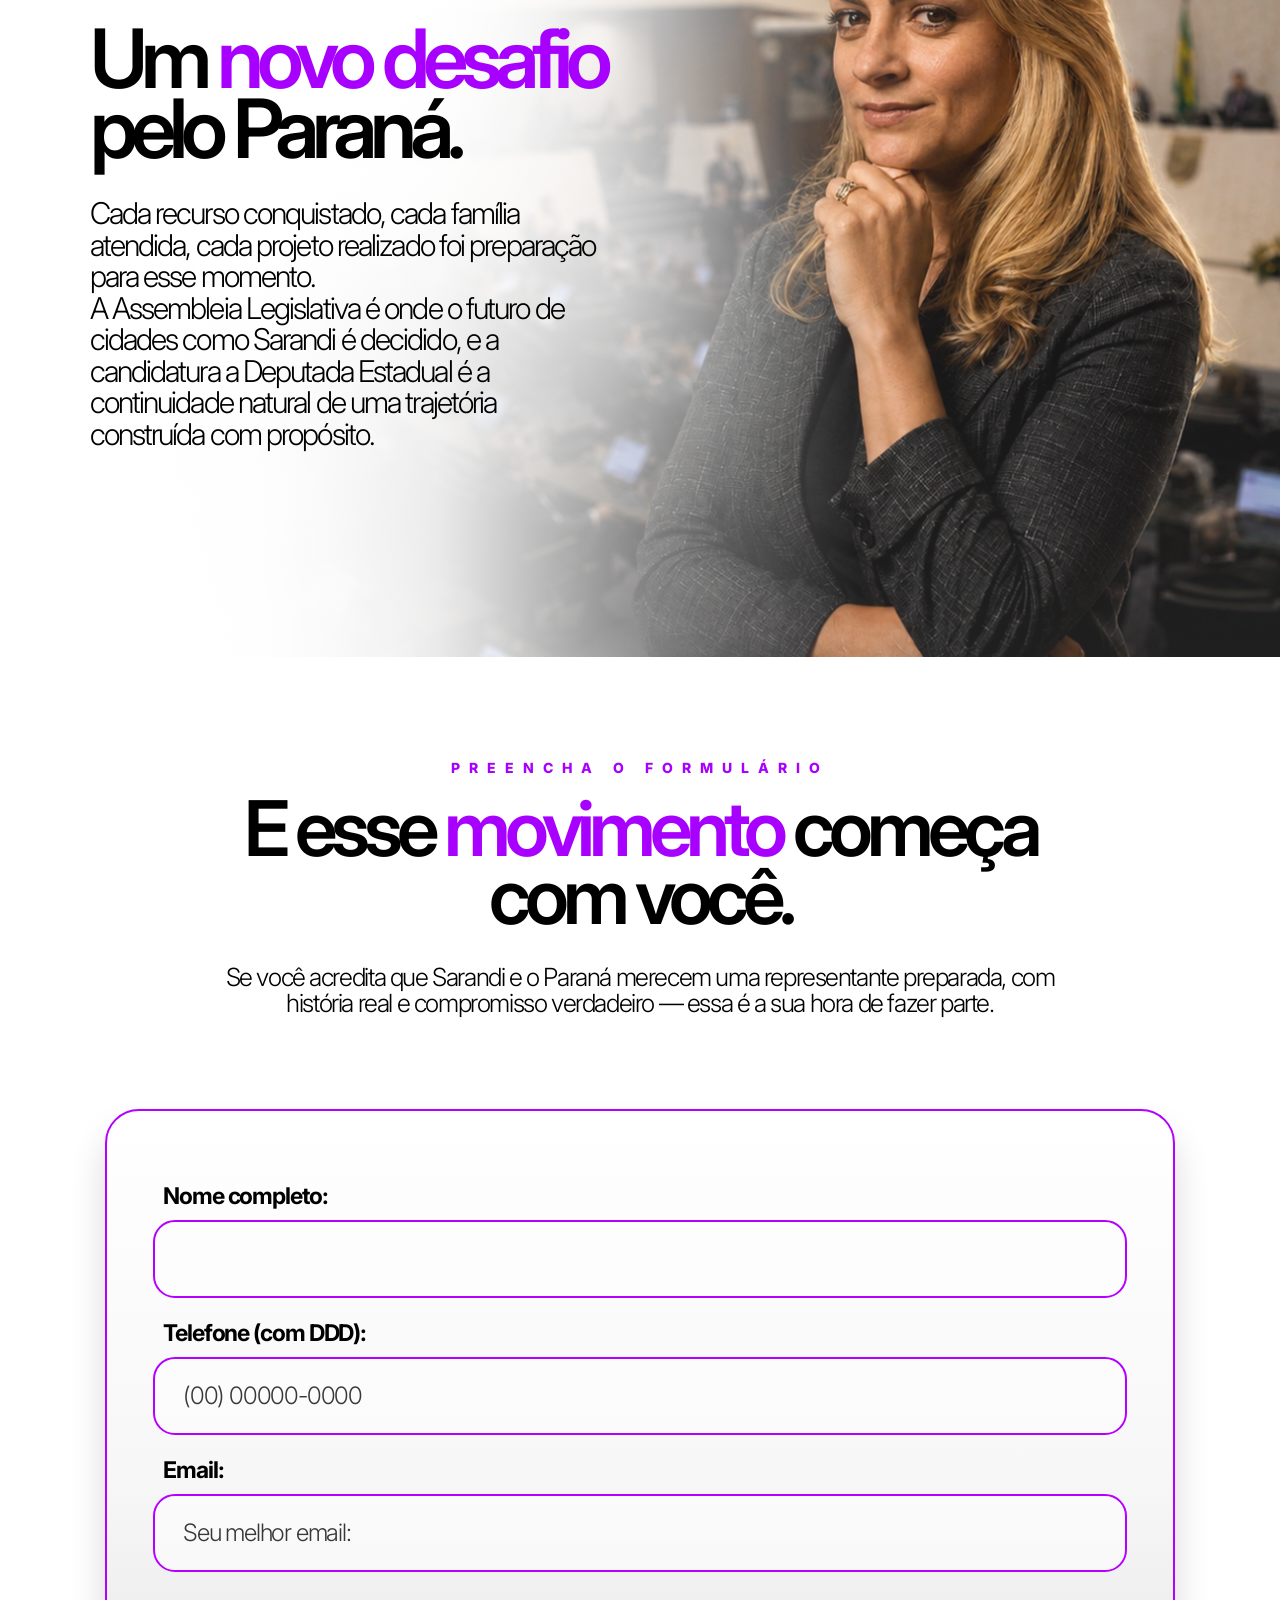
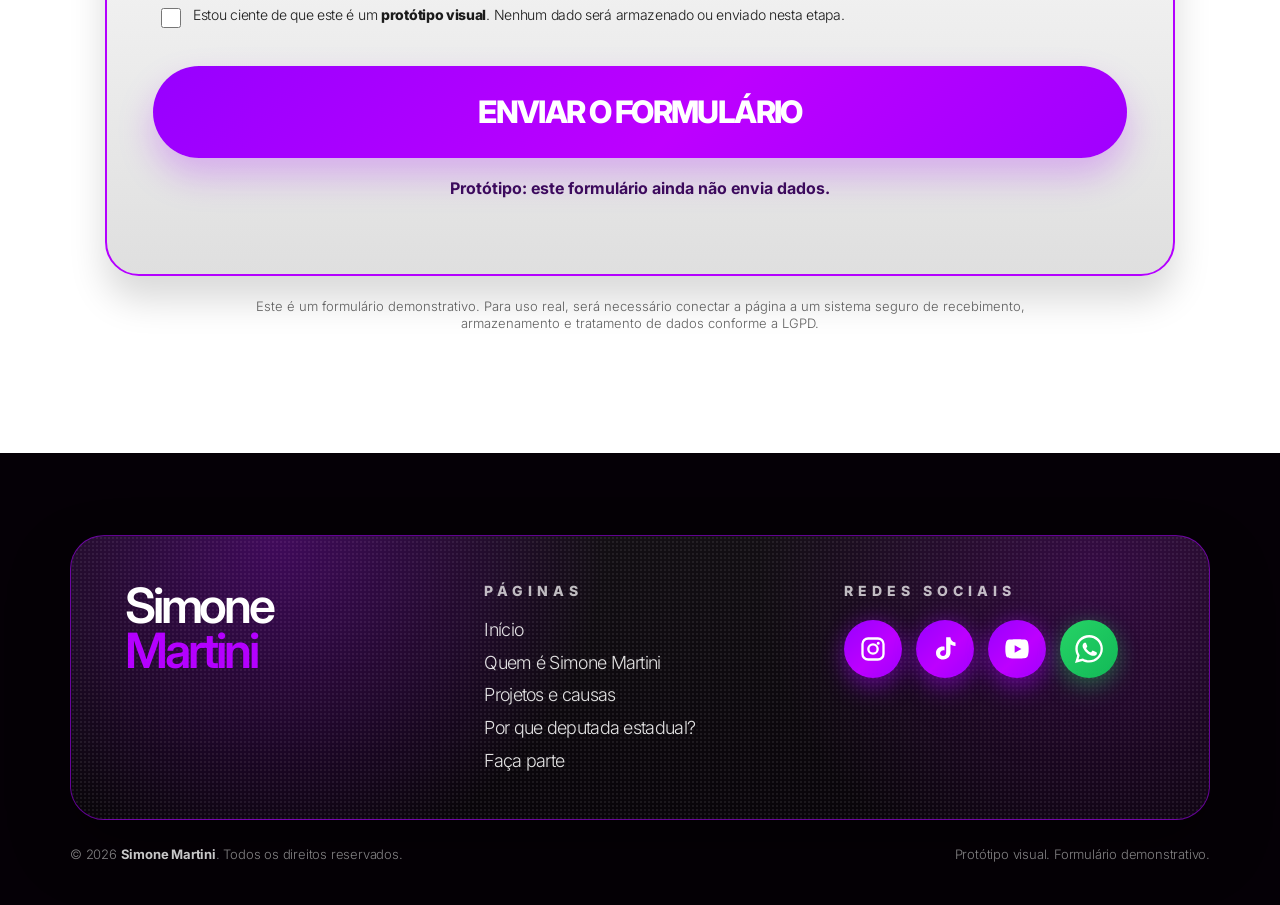
==== commit 2112cb60: "Update index.html" ====
--- a/docs/index.html
+++ b/docs/index.html
@@ -2376,6 +2376,248 @@
       transition: none;
     }
   }
+<!-- RODAPÉ - SIMONE MARTINI -->
+<style>
+  .site-footer {
+    width: 100%;
+    background: #050006;
+    color: #ffffff;
+    font-family: "Inter", Arial, sans-serif;
+    padding: 70px 70px 36px;
+    overflow: hidden;
+  }
+
+  .site-footer * {
+    box-sizing: border-box;
+  }
+
+  .footer-card {
+    width: 100%;
+    max-width: 1160px;
+    margin: 0 auto;
+    border: 1.5px solid rgba(168, 0, 255, .55);
+    border-radius: 34px;
+    padding: 48px 54px;
+    background:
+      radial-gradient(circle at 18% 0%, rgba(168,0,255,.30), transparent 34%),
+      radial-gradient(circle at 90% 10%, rgba(189,0,255,.20), transparent 32%),
+      linear-gradient(180deg, rgba(255,255,255,.06), rgba(255,255,255,.02));
+    box-shadow: 0 28px 60px rgba(0,0,0,.35);
+    position: relative;
+    overflow: hidden;
+  }
+
+  .footer-card::before {
+    content: "";
+    position: absolute;
+    inset: 0;
+    opacity: .09;
+    pointer-events: none;
+    background-image: radial-gradient(rgba(255,255,255,.75) 1px, transparent 1px);
+    background-size: 4px 4px;
+    mix-blend-mode: overlay;
+  }
+
+  .footer-content {
+    position: relative;
+    z-index: 2;
+    display: grid;
+    grid-template-columns: 1fr 1fr 1fr;
+    gap: 48px;
+    align-items: start;
+  }
+
+  .footer-brand-name {
+    font-size: clamp(34px, 3.8vw, 54px);
+    line-height: .92;
+    font-weight: 600;
+    letter-spacing: -3.2px;
+    color: #fff;
+  }
+
+  .footer-brand-name span {
+    color: #b400ff;
+  }
+
+  .footer-column-title {
+    font-size: 14px;
+    line-height: 1;
+    font-weight: 800;
+    letter-spacing: 5px;
+    text-transform: uppercase;
+    color: rgba(255,255,255,.72);
+    margin-bottom: 22px;
+  }
+
+  .footer-nav {
+    display: flex;
+    flex-direction: column;
+    gap: 13px;
+  }
+
+  .footer-nav a {
+    color: rgba(255,255,255,.88);
+    font-size: 18px;
+    line-height: 1.1;
+    font-weight: 300;
+    letter-spacing: -.7px;
+    text-decoration: none;
+    transition: color .25s ease, transform .25s ease;
+  }
+
+  .footer-nav a:hover {
+    color: #b400ff;
+    transform: translateX(4px);
+  }
+
+  .footer-socials {
+    display: flex;
+    flex-wrap: wrap;
+    gap: 14px;
+  }
+
+  .footer-social-link {
+    width: 58px;
+    height: 58px;
+    border-radius: 999px;
+    display: flex;
+    align-items: center;
+    justify-content: center;
+    color: #fff;
+    text-decoration: none;
+    background: linear-gradient(135deg, #9700ff 0%, #bd00ff 56%, #a000ff 100%);
+    box-shadow:
+      0 12px 24px rgba(168,0,255,.32),
+      0 0 22px rgba(168,0,255,.28);
+    transition: transform .25s ease, filter .25s ease;
+  }
+
+  .footer-social-link:hover {
+    transform: translateY(-4px);
+    filter: brightness(1.08);
+  }
+
+  .footer-social-link svg {
+    width: 28px;
+    height: 28px;
+    display: block;
+    fill: currentColor;
+  }
+
+  .footer-whatsapp {
+    background: linear-gradient(135deg, #26d366 0%, #12b957 100%);
+    box-shadow:
+      0 12px 24px rgba(38,211,102,.26),
+      0 0 22px rgba(38,211,102,.22);
+  }
+
+  .footer-bottom {
+    max-width: 1160px;
+    margin: 26px auto 0;
+    display: flex;
+    justify-content: space-between;
+    gap: 24px;
+    color: rgba(255,255,255,.50);
+    font-size: 13px;
+    line-height: 1.35;
+    font-weight: 300;
+    letter-spacing: -.2px;
+  }
+
+  .footer-bottom strong {
+    color: rgba(255,255,255,.78);
+    font-weight: 700;
+  }
+
+  .footer-reveal {
+    opacity: 0;
+    transform: translateY(42px);
+    filter: blur(16px);
+    transition:
+      opacity .85s cubic-bezier(.18,.78,.22,1),
+      transform .85s cubic-bezier(.18,.78,.22,1),
+      filter .85s cubic-bezier(.18,.78,.22,1);
+  }
+
+  .footer-reveal.is-visible {
+    opacity: 1;
+    transform: translateY(0);
+    filter: blur(0);
+  }
+
+  @media (max-width: 900px) {
+    .site-footer {
+      padding: 54px 28px 34px;
+    }
+
+    .footer-card {
+      border-radius: 30px;
+      padding: 42px 28px;
+    }
+
+    .footer-content {
+      display: flex;
+      flex-direction: column;
+      gap: 42px;
+      text-align: center;
+      align-items: center;
+    }
+
+    .footer-brand-name {
+      font-size: 40px;
+      line-height: .92;
+      letter-spacing: -3px;
+    }
+
+    .footer-column-title {
+      font-size: 8px;
+      letter-spacing: 4px;
+      margin-bottom: 18px;
+    }
+
+    .footer-nav {
+      align-items: center;
+      gap: 12px;
+    }
+
+    .footer-nav a {
+      font-size: 16px;
+    }
+
+    .footer-socials {
+      justify-content: center;
+    }
+
+    .footer-social-link {
+      width: 54px;
+      height: 54px;
+    }
+
+    .footer-social-link svg {
+      width: 25px;
+      height: 25px;
+    }
+
+    .footer-bottom {
+      flex-direction: column;
+      text-align: center;
+      align-items: center;
+      font-size: 11px;
+      max-width: 330px;
+      margin-top: 24px;
+    }
+  }
+
+  @media (max-width: 390px) {
+    .footer-card {
+      padding-left: 24px;
+      padding-right: 24px;
+    }
+
+    .footer-brand-name {
+      font-size: 37px;
+    }
+  }
 </style>
 
 <footer class="site-footer" id="rodape">
@@ -2383,20 +2625,14 @@
     <div class="footer-content">
 
       <div class="footer-brand">
-        <p class="footer-brand-eyebrow">Simone Martini</p>
-
-        <h2 class="footer-title">
-          Uma jornada feita<br>
-          de <span>presença e compromisso.</span>
+        <h2 class="footer-brand-name">
+          Simone<br>
+          <span>Martini</span>
         </h2>
-
-        <p class="footer-message">
-          Um projeto construído com escuta, responsabilidade e proximidade com as pessoas que acreditam em uma política mais humana, preparada e presente.
-        </p>
       </div>
 
       <div class="footer-pages">
-        <p class="footer-column-title">Páginas do site</p>
+        <p class="footer-column-title">Páginas</p>
 
         <nav class="footer-nav" aria-label="Links das seções do site">
           <a href="#inicio">Início</a>
@@ -2408,7 +2644,7 @@
       </div>
 
       <div class="footer-social">
-        <p class="footer-column-title">Acompanhe</p>
+        <p class="footer-column-title">Redes sociais</p>
 
         <div class="footer-socials">
           <a class="footer-social-link" href="https://www.instagram.com/SEUUSUARIO" target="_blank" rel="noopener" aria-label="Instagram">
@@ -2441,13 +2677,8 @@
   </div>
 
   <div class="footer-bottom">
-    <p>
-      © 2026 <strong>Simone Martini</strong>. Todos os direitos reservados.
-    </p>
-
-    <p>
-      Site em protótipo visual. Formulário demonstrativo, sem armazenamento de dados nesta etapa.
-    </p>
+    <p>© 2026 <strong>Simone Martini</strong>. Todos os direitos reservados.</p>
+    <p>Protótipo visual. Formulário demonstrativo.</p>
   </div>
 </footer>
 
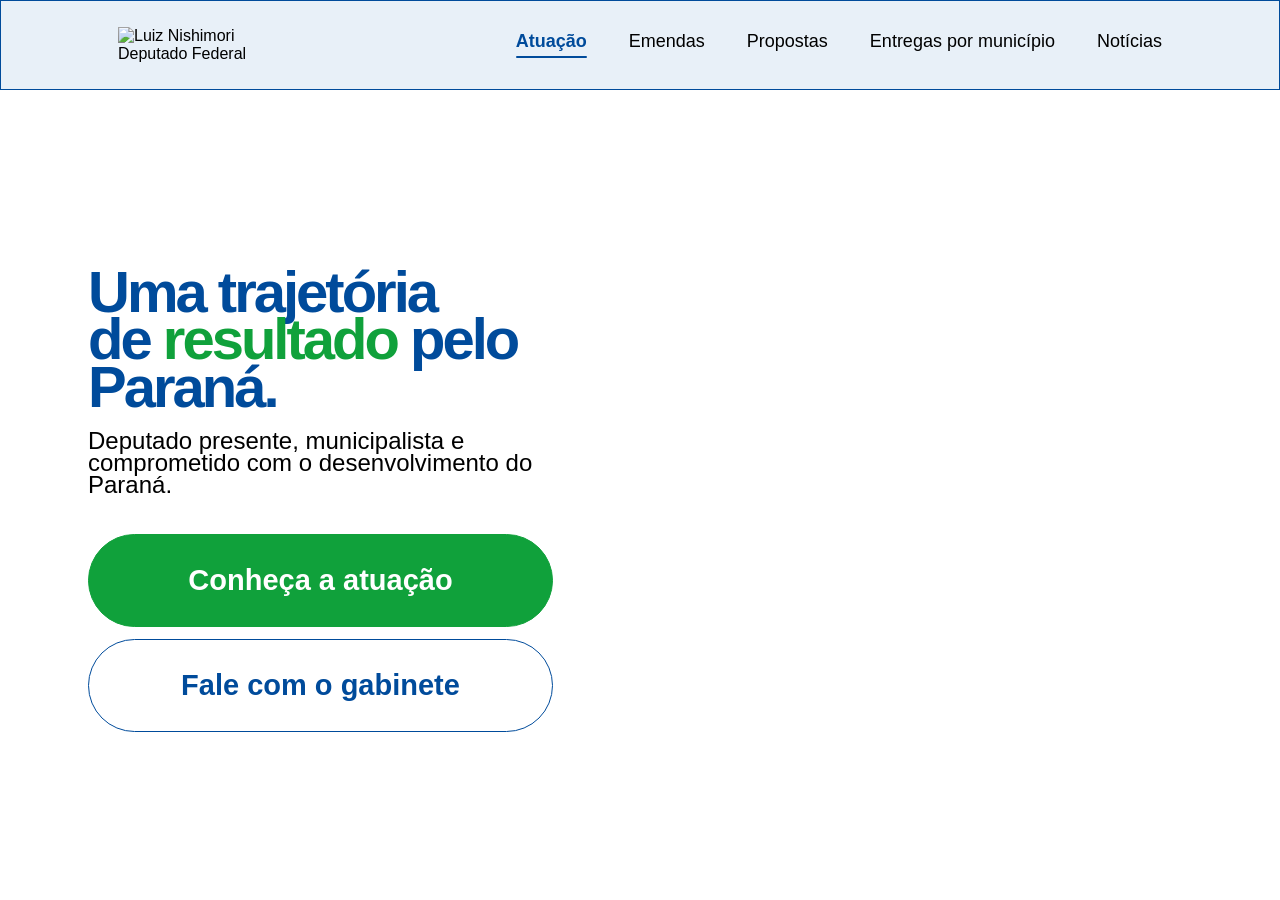
==== commit 41544e63: "Update index.html" ====
--- a/docs/index.html
+++ b/docs/index.html
@@ -4,22 +4,9 @@
   <meta charset="UTF-8" />
   <meta name="viewport" content="width=device-width, initial-scale=1.0" />
 
-  <title>Simone Martini | Pré-candidata a Deputada Estadual</title>
-  <meta name="description" content="Simone Martini - Pré-candidata a deputada estadual. Sarandi merece voltar a sonhar." />
-
-  <link rel="preconnect" href="https://fonts.googleapis.com">
-  <link rel="preconnect" href="https://fonts.gstatic.com" crossorigin>
-  <link href="https://fonts.googleapis.com/css2?family=Inter:wght@300;600;700;800&display=swap" rel="stylesheet">
+  <title>Luiz Nishimori | Deputado Federal</title>
 
   <style>
-    :root {
-      --purple: #a800ff;
-      --purple-2: #bd00ff;
-      --purple-dark: #3c0a5d;
-      --black: #030303;
-      --soft-bg: #f8f1fb;
-    }
-
     * {
       margin: 0;
       padding: 0;
@@ -31,2680 +18,491 @@
     }
 
     body {
-      font-family: "Inter", Arial, sans-serif;
-      color: var(--black);
-      background: #050006;
+      font-family: Arial, Helvetica, sans-serif;
+      background: #ffffff;
+      color: #000000;
+      padding-top: 90px;
       overflow-x: hidden;
     }
 
+    body.menu-open {
+      overflow: hidden;
+    }
+
     a {
+      text-decoration: none;
       color: inherit;
-      text-decoration: none;
-    }
-
-    /* =========================
-       PARTE 1
-    ========================= */
-
-    .hero {
-      position: relative;
-      width: 100%;
-      min-height: 100vh;
-      overflow: hidden;
+    }
+
+    .site-header {
+      position: fixed;
+      top: 0;
+      left: 0;
+      width: 100%;
+      height: 90px;
+      background: rgba(231, 240, 248, 0.95);
+      border: 1px solid #004b9b;
+      z-index: 999;
+    }
+
+    .header-container {
+      width: 100%;
+      max-width: 1080px;
+      height: 100%;
+      margin: 0 auto;
       display: flex;
       align-items: center;
-      background: var(--soft-bg);
-      isolation: isolate;
-    }
-
-    .hero__picture {
-      position: absolute;
-      inset: 0;
-      width: 100%;
-      height: 100%;
-      z-index: 1;
-    }
-
-    .hero__picture img {
-      width: 100%;
-      height: 100%;
+      justify-content: space-between;
+      padding: 0 18px;
+    }
+
+    .logo img {
+      width: 145px;
+      height: auto;
       display: block;
-      object-fit: cover;
-      object-position: center top;
-    }
-
-    .hero::before {
+    }
+
+    .desktop-menu {
+      display: flex;
+      align-items: center;
+      gap: 42px;
+    }
+
+    .desktop-menu a {
+      position: relative;
+      font-size: 18px;
+      font-weight: 400;
+      color: #000000;
+      line-height: 1;
+      padding-bottom: 8px;
+      transition: color 0.25s ease, transform 0.25s ease;
+    }
+
+    .desktop-menu a::after {
       content: "";
       position: absolute;
-      inset: 0;
+      left: 0;
+      bottom: 0;
+      width: 0;
+      height: 2px;
+      background: #004b9b;
+      border-radius: 999px;
+      transition: width 0.25s ease;
+    }
+
+    .desktop-menu a:hover {
+      color: #004b9b;
+      transform: translateY(-2px);
+    }
+
+    .desktop-menu a:hover::after {
+      width: 100%;
+    }
+
+    .desktop-menu a.active {
+      font-weight: 700;
+      color: #004b9b;
+    }
+
+    .desktop-menu a.active::after {
+      width: 100%;
+    }
+
+    .menu-mobile {
+      display: none;
+      width: 34px;
+      height: 28px;
+      border: none;
+      background: transparent;
+      cursor: pointer;
+      position: relative;
+      z-index: 1001;
+    }
+
+    .menu-mobile span {
+      display: block;
+      width: 34px;
+      height: 4px;
+      background: #004b9b;
+      border-radius: 6px;
+      margin-bottom: 6px;
+      transition: transform 0.25s ease, opacity 0.25s ease;
+    }
+
+    .menu-mobile span:last-child {
+      margin-bottom: 0;
+    }
+
+    .menu-mobile.active span:nth-child(1) {
+      transform: translateY(10px) rotate(45deg);
+    }
+
+    .menu-mobile.active span:nth-child(2) {
+      opacity: 0;
+    }
+
+    .menu-mobile.active span:nth-child(3) {
+      transform: translateY(-10px) rotate(-45deg);
+    }
+
+    .mobile-menu-panel {
+      display: none;
+    }
+
+    .hero {
+      width: 100%;
+      min-height: calc(100vh - 90px);
+      background-image:
+        linear-gradient(
+          90deg,
+          rgba(255, 255, 255, 0.98) 0%,
+          rgba(255, 255, 255, 0.95) 23%,
+          rgba(255, 255, 255, 0.45) 43%,
+          rgba(255, 255, 255, 0.02) 62%
+        ),
+        url("assets/img/hero-desktop.webp");
+      background-repeat: no-repeat;
+      background-size: cover;
+      background-position: center top;
+      border-bottom-right-radius: 34px;
+      position: relative;
+      display: flex;
+      align-items: center;
+    }
+
+    .hero-content {
+      width: 100%;
+      max-width: 1280px;
+      margin: 0 auto;
+      padding-left: 88px;
+      padding-top: 10px;
+      position: relative;
       z-index: 2;
-      pointer-events: none;
-      background: linear-gradient(
-        90deg,
-        rgba(255,255,255,.92) 0%,
-        rgba(255,255,255,.82) 23%,
-        rgba(255,255,255,.58) 38%,
-        rgba(255,255,255,.20) 55%,
-        rgba(255,255,255,0) 72%
-      );
-    }
-
-    .hero::after {
-      content: "";
-      position: absolute;
-      inset: 0;
-      z-index: 3;
-      pointer-events: none;
-      background: linear-gradient(
-        180deg,
-        rgba(255,255,255,.05) 0%,
-        rgba(255,255,255,0) 54%,
-        rgba(0,0,0,.10) 100%
-      );
-    }
-
-    .hero__content {
-      position: relative;
-      z-index: 4;
-      width: 100%;
-      max-width: 1280px;
-      margin: 0;
-      padding-left: clamp(56px, 6vw, 100px);
-      padding-right: 24px;
-    }
-
-    .hero__eyebrow {
-      font-size: 14px;
-      line-height: 1;
-      font-weight: 700;
-      letter-spacing: 7px;
-      text-transform: uppercase;
-      margin-bottom: 24px;
-      color: #000;
-    }
-
-    .hero__title {
-      max-width: 640px;
-      font-size: 80px;
-      line-height: .92;
-      font-weight: 600;
-      letter-spacing: -6px;
-      margin-bottom: 23px;
-      color: #000;
-    }
-
-    .hero__title span {
-      color: var(--purple);
-    }
-
-    .hero__subtitle {
-      max-width: 565px;
-      font-size: 25px;
-      line-height: 1.04;
-      font-weight: 300;
-      letter-spacing: -1.55px;
-      margin-bottom: 26px;
-      color: #000;
-    }
-
-    .hero__actions {
-      width: 515px;
-      max-width: calc(100vw - 48px);
+    }
+
+    .hero-text {
+      width: 465px;
+    }
+
+    .hero h1 {
+      font-size: 58px;
+      line-height: 0.82;
+      font-weight: 900;
+      letter-spacing: -3px;
+      color: #004b9b;
+      margin-bottom: 20px;
+    }
+
+    .hero h1 span {
+      color: #10a13b;
+    }
+
+    .hero p {
+      font-size: 24px;
+      line-height: 0.92;
+      font-weight: 400;
+      color: #000000;
+      max-width: 450px;
+      margin-bottom: 38px;
+    }
+
+    .hero-buttons {
       display: flex;
       flex-direction: column;
-      gap: 10px;
+      gap: 12px;
+      width: 465px;
     }
 
     .btn {
       width: 100%;
-      min-height: 86px;
+      height: 93px;
       border-radius: 999px;
       display: flex;
       align-items: center;
       justify-content: center;
-      text-align: center;
-      font-size: 35px;
+      font-size: 29px;
+      font-weight: 800;
       line-height: 1;
-      font-weight: 600;
-      letter-spacing: -2.2px;
-      transition: transform .25s ease, filter .25s ease;
+      transition: transform 0.25s ease, box-shadow 0.25s ease, background 0.25s ease;
     }
 
     .btn:hover {
       transform: translateY(-3px);
-      filter: brightness(1.04);
-    }
-
-    .btn--primary {
-      color: #fff;
-      background: linear-gradient(135deg, #9800ff 0%, var(--purple-2) 54%, #9c00ff 100%);
-      box-shadow: 0 18px 45px rgba(168,0,255,.26);
-    }
-
-    .btn--secondary {
-      color: var(--purple-dark);
-      background: rgba(255,255,255,.46);
-      border: 1.7px solid rgba(255,255,255,.95);
-      box-shadow: inset 0 0 24px rgba(255,255,255,.38);
-      backdrop-filter: blur(16px);
-      -webkit-backdrop-filter: blur(16px);
-    }
-
-    .reveal {
-      opacity: 0;
-      transform: translateY(34px);
-      filter: blur(18px);
-      animation: revealCascade .9s cubic-bezier(.18,.78,.22,1) forwards;
-    }
-
-    .reveal-1 { animation-delay: .10s; }
-    .reveal-2 { animation-delay: .26s; }
-    .reveal-3 { animation-delay: .42s; }
-    .reveal-4 { animation-delay: .58s; }
-
-    @keyframes revealCascade {
-      to {
+      box-shadow: 0 12px 28px rgba(0, 75, 155, 0.18);
+    }
+
+    .btn-primary {
+      background: #10a13b;
+      color: #ffffff;
+      border: 1px solid #10a13b;
+    }
+
+    .btn-primary:hover {
+      background: #0c8d33;
+    }
+
+    .btn-secondary {
+      background: #ffffff;
+      color: #004b9b;
+      border: 1.5px solid #004b9b;
+    }
+
+    .btn-secondary:hover {
+      background: #004b9b;
+      color: #ffffff;
+    }
+
+    .mobile-hero-image {
+      display: none;
+    }
+
+    @media (max-width: 1023px) {
+      body {
+        padding-top: 76px;
+      }
+
+      .site-header {
+        height: 76px;
+        background: rgba(231, 240, 248, 0.98);
+      }
+
+      .header-container {
+        padding: 0 26px;
+      }
+
+      .logo img {
+        width: 150px;
+      }
+
+      .desktop-menu {
+        display: none;
+      }
+
+      .menu-mobile {
+        display: block;
+      }
+
+      .mobile-menu-panel {
+        position: fixed;
+        top: 76px;
+        left: 0;
+        width: 100%;
+        background: rgba(231, 240, 248, 0.98);
+        border-bottom: 1px solid #004b9b;
+        padding: 26px;
+        display: flex;
+        flex-direction: column;
+        gap: 18px;
+        opacity: 0;
+        visibility: hidden;
+        transform: translateY(-16px);
+        pointer-events: none;
+        transition: opacity 0.25s ease, visibility 0.25s ease, transform 0.25s ease;
+        z-index: 998;
+      }
+
+      .mobile-menu-panel.active {
         opacity: 1;
+        visibility: visible;
         transform: translateY(0);
-        filter: blur(0);
-      }
-    }
-
-    /* =========================
-       PARTE 2 E 3
-    ========================= */
-
-    .simone-about {
-      width: 100%;
-      background: #050006;
-      padding: 0;
-      overflow: hidden;
-      font-family: "Inter", Arial, sans-serif;
-    }
-
-    .simone-about-card {
-      width: 100%;
-      min-height: 100vh;
-      position: relative;
-      overflow: hidden;
-      color: #fff;
-      border-radius: 0 0 72px 72px;
-      padding: 92px 78px 90px;
-      background:
-        radial-gradient(circle at 50% 0%, rgba(255,255,255,.22) 0%, rgba(255,255,255,0) 34%),
-        linear-gradient(180deg, #c65cff 0%, #b000ff 50%, #9b00ff 100%);
-    }
-
-    .simone-about-card::before {
-      content: "";
-      position: absolute;
-      inset: 0;
-      opacity: .16;
-      pointer-events: none;
-      background-image: radial-gradient(rgba(255,255,255,.52) 1px, transparent 1px);
-      background-size: 3px 3px;
-      mix-blend-mode: overlay;
-    }
-
-    .simone-about-card::after {
-      content: "";
-      position: absolute;
-      inset: 0;
-      pointer-events: none;
-      background:
-        radial-gradient(circle at 50% 35%, rgba(255,255,255,.12), transparent 38%),
-        linear-gradient(180deg, rgba(255,255,255,.04), rgba(0,0,0,.05));
-    }
-
-    .simone-about-intro,
-    .simone-trajectory {
-      position: relative;
-      z-index: 2;
-    }
-
-    .simone-about-intro {
-      max-width: 1100px;
-      margin: 0 auto;
-      text-align: center;
-    }
-
-    .simone-eyebrow {
-      font-size: 14px;
-      line-height: 1;
-      font-weight: 700;
-      letter-spacing: 8px;
-      text-transform: uppercase;
-      color: rgba(255,255,255,.92);
-      margin-bottom: 18px;
-    }
-
-    .simone-about-title {
-      max-width: 1080px;
-      margin: 0 auto 38px;
-      color: #fff;
-      font-size: clamp(58px, 5.2vw, 82px);
-      line-height: .88;
-      font-weight: 600;
-      letter-spacing: -5.4px;
-    }
-
-    .simone-about-title span {
-      display: block;
-      color: #3c0a5d;
-    }
-
-    .simone-about-subtitle {
-      max-width: 990px;
-      margin: 0 auto;
-      color: rgba(255,255,255,.94);
-      font-size: 24px;
-      line-height: 1.06;
-      font-weight: 300;
-      letter-spacing: -1.3px;
-    }
-
-    .simone-trajectory {
-      margin-top: 185px;
-      display: grid;
-      grid-template-columns: minmax(0, 1.08fr) minmax(380px, .92fr);
-      align-items: center;
-      gap: 50px;
-    }
-
-    .simone-trajectory-text {
-      max-width: 650px;
-    }
-
-    .simone-trajectory-title {
-      color: #fff;
-      font-size: clamp(58px, 5vw, 82px);
-      line-height: .88;
-      font-weight: 600;
-      letter-spacing: -5.4px;
-      margin-bottom: 28px;
-    }
-
-    .simone-trajectory-description {
-      max-width: 630px;
-      color: rgba(255,255,255,.95);
-      font-size: 24px;
-      line-height: 1.06;
-      font-weight: 300;
-      letter-spacing: -1.3px;
-    }
-
-    .simone-trajectory-description strong {
-      font-weight: 800;
-      color: #fff;
-    }
-
-    .simone-photos {
-      display: flex;
-      justify-content: center;
-      align-items: center;
-    }
-
-    .simone-photos img {
-      width: min(100%, 540px);
-      height: auto;
-      display: block;
-      filter: drop-shadow(0 30px 30px rgba(0,0,0,.32));
-      transform: rotate(-2deg);
-    }
-
-    .simone-mobile-label {
-      display: none;
-    }
-
-    .simone-reveal {
-      opacity: 0;
-      transform: translateY(46px);
-      filter: blur(18px);
-      transition:
-        opacity .9s cubic-bezier(.18,.78,.22,1),
-        transform .9s cubic-bezier(.18,.78,.22,1),
-        filter .9s cubic-bezier(.18,.78,.22,1);
-    }
-
-    .simone-reveal.is-visible {
-      opacity: 1;
-      transform: translateY(0);
-      filter: blur(0);
-    }
-
-    /* =========================
-       MOBILE
-    ========================= */
-
-    @media (max-width: 900px) {
+        pointer-events: auto;
+      }
+
+      .mobile-menu-panel a {
+        width: 100%;
+        padding: 16px 18px;
+        border-radius: 16px;
+        background: #ffffff;
+        border: 1px solid rgba(0, 75, 155, 0.18);
+        color: #004b9b;
+        font-size: 18px;
+        font-weight: 700;
+        box-shadow: 0 8px 18px rgba(0, 75, 155, 0.08);
+      }
+
+      .mobile-menu-panel a:active {
+        transform: scale(0.98);
+      }
+
       .hero {
-        min-height: 100svh;
+        min-height: auto;
         display: block;
-        overflow: hidden;
-      }
-
-      .hero__picture {
-        position: relative;
-        inset: auto;
-        z-index: 1;
+        background: #ffffff;
+        border-bottom-right-radius: 0;
+      }
+
+      .mobile-hero-image {
         display: block;
         width: 100%;
-        height: 54svh;
-        min-height: 390px;
-        max-height: 530px;
-        overflow: hidden;
-      }
-
-      .hero__picture::after {
-        content: "";
-        position: absolute;
-        left: 0;
-        right: 0;
-        bottom: -1px;
-        height: 145px;
-        pointer-events: none;
-        background: linear-gradient(
-          180deg,
-          rgba(248,241,251,0) 0%,
-          rgba(248,241,251,.70) 58%,
-          #f8f1fb 100%
-        );
-      }
-
-      .hero__picture img {
-        object-fit: cover;
-        object-position: top center;
-      }
-
-      .hero::before,
-      .hero::after {
-        display: none;
-      }
-
-      .hero__content {
-        position: relative;
-        z-index: 2;
+        height: 445px;
+        background-image:
+          linear-gradient(
+            180deg,
+            rgba(255, 255, 255, 0) 55%,
+            rgba(255, 255, 255, 1) 100%
+          ),
+          url("assets/img/hero-mobile.webp");
+        background-repeat: no-repeat;
+        background-size: cover;
+        background-position: center top;
+      }
+
+      .hero-content {
+        padding: 0 26px 42px;
+        margin-top: -12px;
+      }
+
+      .hero-text {
         width: 100%;
-        max-width: none;
-        margin: 0;
-        padding: 22px 26px 56px;
         text-align: center;
-        display: flex;
-        flex-direction: column;
-        align-items: center;
-        background: linear-gradient(180deg, #f8f1fb 0%, #fbf6ff 100%);
-      }
-
-      .hero__eyebrow {
-        font-size: 7px;
-        line-height: 1;
-        letter-spacing: 5px;
-        font-weight: 700;
-        margin-bottom: 18px;
-      }
-
-      .hero__title {
-        max-width: 360px;
+      }
+
+      .hero h1 {
         font-size: 40px;
-        line-height: .95;
-        letter-spacing: -3.25px;
-        margin-bottom: 15px;
-      }
-
-      .hero__subtitle {
-        max-width: 335px;
-        font-size: 15px;
-        line-height: 1.08;
-        letter-spacing: -.9px;
-        margin-bottom: 24px;
-      }
-
-      .hero__actions {
+        line-height: 0.82;
+        letter-spacing: -2px;
+        margin-bottom: 16px;
+      }
+
+      .hero p {
+        font-size: 14px;
+        line-height: 0.9;
+        max-width: 270px;
+        margin: 0 auto 22px;
+      }
+
+      .hero-buttons {
         width: 100%;
-        max-width: 350px;
-        gap: 12px;
+        gap: 8px;
       }
 
       .btn {
-        min-height: 70px;
-        font-size: 25px;
-        letter-spacing: -1.55px;
-      }
-
-      .btn--secondary {
-        border: 2px solid var(--purple-dark);
-        background: rgba(255,255,255,.45);
-      }
-
-      .simone-about-card {
-        min-height: auto;
-        border-radius: 0 0 42px 42px;
-        padding: 46px 38px 54px;
-        background:
-          radial-gradient(circle at 50% 0%, rgba(255,255,255,.22) 0%, rgba(255,255,255,0) 38%),
-          linear-gradient(180deg, #c85cff 0%, #ad00ff 54%, #9b00ff 100%);
-      }
-
-      .simone-about-intro {
-        text-align: left;
-        max-width: 100%;
-      }
-
-      .simone-eyebrow {
-        font-size: 7px;
-        letter-spacing: 5px;
-        margin-bottom: 16px;
-      }
-
-      .simone-about-title {
-        font-size: 40px;
-        line-height: .92;
-        letter-spacing: -3.1px;
-        max-width: 340px;
-        margin: 0 0 150px;
-      }
-
-      .simone-about-title span {
-        display: inline;
-        color: #fff;
-      }
-
-      .simone-about-subtitle {
-        display: none;
-      }
-
-      .simone-trajectory {
-        margin-top: 0;
-        display: flex;
-        flex-direction: column;
-        gap: 36px;
-      }
-
-      .simone-mobile-label {
-        display: block;
-        position: relative;
-        z-index: 2;
-        text-align: center;
-        margin-bottom: 42px;
-      }
-
-      .simone-desktop-label {
-        display: none;
-      }
-
-      .simone-photos {
-        width: 100%;
-      }
-
-      .simone-photos img {
-        width: min(100%, 340px);
-        transform: none;
-        filter: drop-shadow(0 24px 22px rgba(0,0,0,.28));
-      }
-
-      .simone-trajectory-text {
-        max-width: 100%;
-      }
-
-      .simone-trajectory-title {
-        font-size: 40px;
-        line-height: .92;
-        letter-spacing: -3.1px;
-        margin-bottom: 26px;
-      }
-
-      .simone-trajectory-description {
-        max-width: 100%;
-        font-size: 15px;
-        line-height: 1.05;
-        letter-spacing: -.9px;
-      }
-    }
-
-    @media (max-width: 390px) {
-      .hero__picture {
-        height: 50svh;
-        min-height: 360px;
-      }
-
-      .hero__content {
-        padding-left: 22px;
-        padding-right: 22px;
-        padding-bottom: 44px;
-      }
-
-      .hero__title {
-        font-size: 38px;
-      }
-
-      .hero__subtitle {
-        font-size: 14.5px;
+        height: 68px;
+        font-size: 26px;
+      }
+    }
+
+    @media (min-width: 1024px) and (max-width: 1180px) {
+      .hero-content {
+        padding-left: 55px;
+      }
+
+      .hero-text,
+      .hero-buttons {
+        width: 430px;
+      }
+
+      .hero h1 {
+        font-size: 52px;
+      }
+
+      .hero p {
+        font-size: 22px;
       }
 
       .btn {
-        min-height: 66px;
-        font-size: 23px;
-      }
-
-      .simone-about-card {
-        padding: 42px 34px 50px;
-      }
-
-      .simone-about-title,
-      .simone-trajectory-title {
-        font-size: 37px;
-      }
-
-      .simone-trajectory-description {
-        font-size: 14.5px;
-      }
-
-      .simone-photos img {
-        width: min(100%, 315px);
+        height: 84px;
+        font-size: 26px;
       }
     }
   </style>
 </head>
 
 <body>
-  <main>
-
-    <!-- PARTE 1 -->
-    <section class="hero" id="inicio" aria-label="Primeira seção Simone Martini">
-      <picture class="hero__picture" aria-hidden="true">
-        <source media="(max-width: 900px)" srcset="./assets/img/simone-mobile.webp">
-        <img src="./assets/img/simone-desktop.webp" alt="">
-      </picture>
-
-      <div class="hero__content">
-        <p class="hero__eyebrow reveal reveal-1">Pré-candidata a deputada estadual</p>
-
-        <h1 class="hero__title reveal reveal-2">
-          <span>Sarandi</span> merece<br>
-          voltar a sonhar!
-        </h1>
-
-        <p class="hero__subtitle reveal reveal-3">
-          Simone Martini construiu sua trajetória entre o cuidado com pessoas, experiência pública e compromisso verdadeiro com Sarandi e o Paraná.
-        </p>
-
-        <div class="hero__actions reveal reveal-4">
-          <a class="btn btn--primary" href="#propostas">Conheça minhas propostas</a>
-          <a class="btn btn--secondary" href="#sobre">Faça parte dessa jornada</a>
+
+  <header class="site-header">
+    <div class="header-container">
+
+      <a href="#inicio" class="logo" aria-label="Luiz Nishimori">
+        <img src="assets/img/logo-nishimori.webp" alt="Luiz Nishimori Deputado Federal" />
+      </a>
+
+      <nav class="desktop-menu" aria-label="Menu principal">
+        <a href="#atuacao" class="active">Atuação</a>
+        <a href="#emendas">Emendas</a>
+        <a href="#propostas">Propostas</a>
+        <a href="#entregas">Entregas por município</a>
+        <a href="#noticias">Notícias</a>
+      </nav>
+
+      <button class="menu-mobile" type="button" aria-label="Abrir menu" aria-expanded="false">
+        <span></span>
+        <span></span>
+        <span></span>
+      </button>
+
+    </div>
+
+    <nav class="mobile-menu-panel" aria-label="Menu mobile">
+      <a href="#atuacao">Atuação</a>
+      <a href="#emendas">Emendas</a>
+      <a href="#propostas">Propostas</a>
+      <a href="#entregas">Entregas por município</a>
+      <a href="#noticias">Notícias</a>
+    </nav>
+  </header>
+
+  <main id="inicio">
+
+    <section class="hero">
+
+      <div class="mobile-hero-image"></div>
+
+      <div class="hero-content">
+        <div class="hero-text">
+
+          <h1>
+            Uma trajetória<br>
+            de <span>resultado</span> pelo<br>
+            Paraná.
+          </h1>
+
+          <p>
+            Deputado presente, municipalista e comprometido com o desenvolvimento do Paraná.
+          </p>
+
+          <div class="hero-buttons">
+            <a href="#atuacao" class="btn btn-primary">
+              Conheça a atuação
+            </a>
+
+            <a href="#gabinete" class="btn btn-secondary">
+              Fale com o gabinete
+            </a>
+          </div>
+
         </div>
       </div>
+
     </section>
 
-    <!-- PARTE 2 E 3 -->
-    <section class="simone-about" id="sobre">
-      <div class="simone-about-card">
-
-        <div class="simone-about-intro simone-reveal">
-          <p class="simone-eyebrow">Quem é Simone Martini</p>
-
-          <h2 class="simone-about-title">
-            Advogada. Ex-Procuradora-Geral. Candidata que chegou a
-            <span>12.380 votos em Sarandi.</span>
-          </h2>
-
-          <p class="simone-about-subtitle">
-            Não escolheu a política por acaso. Cresceu vendo de perto o peso de decidir por uma cidade inteira — e aprendeu que liderar é responsabilidade, não status. Sua história está em Sarandi. E é por isso que não aceita ver a cidade parar.
-          </p>
-        </div>
-
-        <p class="simone-eyebrow simone-mobile-label simone-reveal">Trajetória e preparo</p>
-
-        <div class="simone-trajectory">
-          <div class="simone-trajectory-text simone-reveal">
-            <p class="simone-eyebrow simone-desktop-label">Trajetória e preparo</p>
-
-            <h2 class="simone-trajectory-title">
-              Querer ajudar não basta. É preciso saber como fazer.
-            </h2>
-
-            <p class="simone-trajectory-description">
-              Estudou liderança e gestão na <strong>Australian Pacific College, em Sydney.</strong>
-              Se certificou em Educação e Cuidados Infantis na 4LIFE College, também na Austrália.
-              Atuou como <strong>Procuradora-Geral e no Tribunal de Justiça do Paraná.</strong>
-              E mesmo sem cargo público, já articulou mais de <strong>R$ 600 mil em recursos para saúde, educação e entidades de Sarandi e região.</strong>
-              Resultado não vem de discurso. Vem de articulação, insistência e compromisso.
-            </p>
-          </div>
-
-          <div class="simone-photos simone-reveal">
-            <img src="./assets/img/PHOTOS 1.webp" alt="Fotos da trajetória de Simone Martini">
-          </div>
-        </div>
-
-      </div>
-    </section>
-
   </main>
 
   <script>
-    document.addEventListener("DOMContentLoaded", function () {
-      const items = document.querySelectorAll(".simone-reveal");
-
-      if (!("IntersectionObserver" in window)) {
-        items.forEach(function (item) {
-          item.classList.add("is-visible");
-        });
-        return;
-      }
-
-      const observer = new IntersectionObserver(function (entries) {
-        entries.forEach(function (entry, index) {
-          if (entry.isIntersecting) {
-            setTimeout(function () {
-              entry.target.classList.add("is-visible");
-            }, index * 130);
-
-            observer.unobserve(entry.target);
-          }
-        });
-      }, {
-        threshold: 0.12
-      });
-
-      items.forEach(function (item) {
-        observer.observe(item);
+    const menuButton = document.querySelector(".menu-mobile");
+    const mobileMenu = document.querySelector(".mobile-menu-panel");
+    const body = document.body;
+    const mobileLinks = document.querySelectorAll(".mobile-menu-panel a");
+
+    menuButton.addEventListener("click", function () {
+      const isOpen = mobileMenu.classList.toggle("active");
+
+      menuButton.classList.toggle("active", isOpen);
+      body.classList.toggle("menu-open", isOpen);
+      menuButton.setAttribute("aria-expanded", isOpen ? "true" : "false");
+      menuButton.setAttribute("aria-label", isOpen ? "Fechar menu" : "Abrir menu");
+    });
+
+    mobileLinks.forEach(function (link) {
+      link.addEventListener("click", function () {
+        mobileMenu.classList.remove("active");
+        menuButton.classList.remove("active");
+        body.classList.remove("menu-open");
+        menuButton.setAttribute("aria-expanded", "false");
+        menuButton.setAttribute("aria-label", "Abrir menu");
       });
     });
   </script>
+
 </body>
 </html>
-<!-- PARTE 4 - PROJETOS E CAUSAS -->
-<style>
-  .projects-section {
-    width: 100%;
-    min-height: 100vh;
-    background: #ffffff;
-    font-family: "Inter", Arial, sans-serif;
-    color: #050505;
-    padding: 96px 64px 120px;
-    overflow: hidden;
-  }
-
-  .projects-section * {
-    box-sizing: border-box;
-  }
-
-  .projects-header {
-    width: 100%;
-    max-width: 980px;
-    margin: 0 auto 78px;
-    text-align: center;
-  }
-
-  .projects-eyebrow {
-    font-size: 14px;
-    line-height: 1;
-    font-weight: 800;
-    letter-spacing: 8px;
-    text-transform: uppercase;
-    margin-bottom: 20px;
-    color: #111;
-  }
-
-  .projects-title {
-    font-size: clamp(62px, 6vw, 86px);
-    line-height: .88;
-    font-weight: 600;
-    letter-spacing: -6px;
-    color: #000;
-    margin-bottom: 32px;
-  }
-
-  .projects-title span {
-    color: #a800ff;
-  }
-
-  .projects-subtitle {
-    font-size: 25px;
-    line-height: 1.05;
-    font-weight: 300;
-    letter-spacing: -1.4px;
-    color: #000;
-  }
-
-  .projects-subtitle strong {
-    font-weight: 800;
-  }
-
-  .projects-grid {
-    width: 100%;
-    max-width: 1160px;
-    margin: 0 auto;
-    display: grid;
-    grid-template-columns: repeat(4, minmax(0, 1fr));
-    gap: 14px;
-  }
-
-  .project-card {
-    position: relative;
-    min-height: 305px;
-    border: 2px solid #b400ff;
-    border-radius: 34px;
-    background: linear-gradient(180deg, #ffffff 0%, #f7f7f7 45%, #dfdfdf 100%);
-    box-shadow: 0 24px 35px rgba(0, 0, 0, .16);
-    padding: 82px 28px 32px;
-    display: flex;
-    align-items: center;
-    justify-content: center;
-    text-align: center;
-  }
-
-  .project-icon {
-    position: absolute;
-    top: -36px;
-    left: 50%;
-    transform: translateX(-50%);
-    width: 86px;
-    height: 86px;
-    border-radius: 999px;
-    display: flex;
-    align-items: center;
-    justify-content: center;
-    background: radial-gradient(circle at 38% 26%, #d763ff 0%, #b900ff 48%, #9700e8 100%);
-    box-shadow:
-      0 0 0 8px rgba(168, 0, 255, .08),
-      0 13px 22px rgba(168, 0, 255, .46),
-      0 0 28px rgba(168, 0, 255, .58);
-  }
-
-  .project-icon img {
-    width: 52px;
-    height: 52px;
-    object-fit: contain;
-    display: block;
-  }
-
-  .project-content {
-    width: 100%;
-  }
-
-  .project-title {
-    font-size: 34px;
-    line-height: .82;
-    font-weight: 600;
-    letter-spacing: -2.7px;
-    color: #000;
-    margin-bottom: 15px;
-  }
-
-  .project-title span {
-    color: #a800ff;
-  }
-
-  .project-description {
-    font-size: 15px;
-    line-height: 1.02;
-    font-weight: 300;
-    letter-spacing: -.7px;
-    color: #000;
-    max-width: 190px;
-    margin: 0 auto;
-  }
-
-  .project-reveal {
-    opacity: 0;
-    transform: translateY(42px);
-    filter: blur(16px);
-    transition:
-      opacity .85s cubic-bezier(.18,.78,.22,1),
-      transform .85s cubic-bezier(.18,.78,.22,1),
-      filter .85s cubic-bezier(.18,.78,.22,1);
-  }
-
-  .project-reveal.is-visible {
-    opacity: 1;
-    transform: translateY(0);
-    filter: blur(0);
-  }
-
-  @media (max-width: 900px) {
-    .projects-section {
-      min-height: auto;
-      padding: 68px 40px 86px;
-    }
-
-    .projects-header {
-      max-width: 360px;
-      margin: 0 auto 78px;
-    }
-
-    .projects-eyebrow {
-      display: none;
-    }
-
-    .projects-title {
-      font-size: 40px;
-      line-height: .88;
-      letter-spacing: -3px;
-      margin-bottom: 20px;
-    }
-
-    .projects-subtitle {
-      font-size: 15px;
-      line-height: 1.05;
-      letter-spacing: -.8px;
-      max-width: 310px;
-      margin: 0 auto;
-    }
-
-    .projects-grid {
-      max-width: 330px;
-      display: flex;
-      flex-direction: column;
-      gap: 72px;
-      align-items: center;
-    }
-
-    .project-card {
-      width: 100%;
-      min-height: 294px;
-      border-radius: 28px;
-      padding: 76px 24px 32px;
-      box-shadow: 0 24px 35px rgba(0, 0, 0, .18);
-    }
-
-    .project-icon {
-      top: -34px;
-      width: 78px;
-      height: 78px;
-    }
-
-    .project-icon img {
-      width: 47px;
-      height: 47px;
-    }
-
-    .project-title {
-      font-size: 34px;
-      line-height: .82;
-      letter-spacing: -2.6px;
-      margin-bottom: 17px;
-    }
-
-    .project-description {
-      font-size: 15px;
-      line-height: 1.03;
-      letter-spacing: -.8px;
-      max-width: 230px;
-    }
-  }
-
-  @media (max-width: 390px) {
-    .projects-section {
-      padding-left: 34px;
-      padding-right: 34px;
-    }
-
-    .projects-title {
-      font-size: 37px;
-    }
-
-    .project-title {
-      font-size: 31px;
-    }
-  }
-
-  @media (prefers-reduced-motion: reduce) {
-    .project-reveal {
-      opacity: 1;
-      transform: none;
-      filter: none;
-      transition: none;
-    }
-  }
-</style>
-
-<section class="projects-section" id="projetos">
-  <div class="projects-header project-reveal">
-    <p class="projects-eyebrow">Projetos e causas</p>
-
-    <h2 class="projects-title">
-      Um <span>olhar atento</span> para<br>
-      quem mais precisa.
-    </h2>
-
-    <p class="projects-subtitle">
-      Projetos sociais não são <strong>números</strong> — são <strong>vidas transformadas.</strong>
-    </p>
-  </div>
-
-  <div class="projects-grid">
-    <article class="project-card project-reveal">
-      <div class="project-icon">
-        <img src="./assets/img/ICONE SAUDE.png" alt="">
-      </div>
-
-      <div class="project-content">
-        <h3 class="project-title">
-          <span>Saúde Visual</span><br>
-          nas Escolas
-        </h3>
-
-        <p class="project-description">
-          Acesso à saúde visual para quem mais precisa.
-        </p>
-      </div>
-    </article>
-
-    <article class="project-card project-reveal">
-      <div class="project-icon">
-        <img src="./assets/img/ICONE COMBATE.png" alt="">
-      </div>
-
-      <div class="project-content">
-        <h3 class="project-title">
-          Combate ao<br>
-          <span>assédio</span> e à<br>
-          <span>violência doméstica</span>
-        </h3>
-
-        <p class="project-description">
-          proteção concreta para mulheres e famílias
-        </p>
-      </div>
-    </article>
-
-    <article class="project-card project-reveal">
-      <div class="project-icon">
-        <img src="./assets/img/ICONE JURIDICO.png" alt="">
-      </div>
-
-      <div class="project-content">
-        <h3 class="project-title">
-          <span>Apoio jurídico</span> a<br>
-          famílias carentes
-        </h3>
-
-        <p class="project-description">
-          porque direito não pode ser privilégio de quem pode pagar
-        </p>
-      </div>
-    </article>
-
-    <article class="project-card project-reveal">
-      <div class="project-icon">
-        <img src="./assets/img/ICONE PODCAST.png" alt="">
-      </div>
-
-      <div class="project-content">
-        <h3 class="project-title">
-          Podcast<br>
-          "<span>Unindo Propósitos</span>"
-        </h3>
-
-        <p class="project-description">
-          conversas que conectam pessoas e causas
-        </p>
-      </div>
-    </article>
-  </div>
-</section>
-
-<script>
-  document.addEventListener("DOMContentLoaded", function () {
-    const projectItems = document.querySelectorAll(".project-reveal");
-
-    if (!("IntersectionObserver" in window)) {
-      projectItems.forEach(function (item) {
-        item.classList.add("is-visible");
-      });
-      return;
-    }
-
-    const projectObserver = new IntersectionObserver(function (entries) {
-      entries.forEach(function (entry, index) {
-        if (entry.isIntersecting) {
-          setTimeout(function () {
-            entry.target.classList.add("is-visible");
-          }, index * 120);
-
-          projectObserver.unobserve(entry.target);
-        }
-      });
-    }, {
-      threshold: 0.14
-    });
-
-    projectItems.forEach(function (item) {
-      projectObserver.observe(item);
-    });
-  });
-</script>
-<!-- PARTE 5 - NOVO DESAFIO PELO PARANÁ -->
-<style>
-  .challenge-section {
-    width: 100%;
-    min-height: 100vh;
-    position: relative;
-    overflow: hidden;
-    background: #ffffff;
-    font-family: "Inter", Arial, sans-serif;
-    color: #050505;
-    display: flex;
-    align-items: center;
-  }
-
-  .challenge-section * {
-    box-sizing: border-box;
-  }
-
-  .challenge-picture {
-    position: absolute;
-    inset: 0;
-    z-index: 1;
-  }
-
-  .challenge-picture img {
-    width: 100%;
-    height: 100%;
-    object-fit: cover;
-    object-position: center right;
-    display: block;
-  }
-
-  .challenge-section::before {
-    content: "";
-    position: absolute;
-    inset: 0;
-    z-index: 2;
-    pointer-events: none;
-    background:
-      linear-gradient(
-        90deg,
-        #ffffff 0%,
-        rgba(255,255,255,.98) 20%,
-        rgba(255,255,255,.86) 34%,
-        rgba(255,255,255,.42) 50%,
-        rgba(255,255,255,0) 67%
-      );
-  }
-
-  .challenge-section::after {
-    content: "";
-    position: absolute;
-    inset: 0;
-    z-index: 3;
-    pointer-events: none;
-    background:
-      radial-gradient(circle at 48% 60%, rgba(255,255,255,.42), transparent 28%),
-      linear-gradient(180deg, rgba(255,255,255,.02), rgba(255,255,255,.12));
-  }
-
-  .challenge-content {
-    position: relative;
-    z-index: 4;
-    width: 100%;
-    max-width: 1280px;
-    padding-left: clamp(64px, 7vw, 102px);
-    padding-right: 24px;
-  }
-
-  .challenge-eyebrow {
-    font-size: 18px;
-    line-height: 1;
-    font-weight: 800;
-    letter-spacing: 9px;
-    text-transform: uppercase;
-    color: #a800ff;
-    margin-bottom: 42px;
-  }
-
-  .challenge-title {
-    max-width: 620px;
-    font-size: clamp(74px, 6.4vw, 98px);
-    line-height: .86;
-    font-weight: 600;
-    letter-spacing: -7px;
-    color: #000;
-    margin-bottom: 34px;
-  }
-
-  .challenge-title span {
-    color: #a800ff;
-  }
-
-  .challenge-text {
-    max-width: 520px;
-    font-size: 30px;
-    line-height: 1.05;
-    font-weight: 300;
-    letter-spacing: -1.9px;
-    color: #000;
-  }
-
-  .challenge-reveal {
-    opacity: 0;
-    transform: translateY(44px);
-    filter: blur(18px);
-    transition:
-      opacity .9s cubic-bezier(.18,.78,.22,1),
-      transform .9s cubic-bezier(.18,.78,.22,1),
-      filter .9s cubic-bezier(.18,.78,.22,1);
-  }
-
-  .challenge-reveal.is-visible {
-    opacity: 1;
-    transform: translateY(0);
-    filter: blur(0);
-  }
-
-  @media (max-width: 900px) {
-    .challenge-section {
-      min-height: auto;
-      display: block;
-      background: #ffffff;
-      padding-bottom: 68px;
-    }
-
-    .challenge-picture {
-      position: relative;
-      inset: auto;
-      z-index: 1;
-      width: 100%;
-      height: 58svh;
-      min-height: 445px;
-      max-height: 620px;
-      overflow: hidden;
-      display: block;
-    }
-
-    .challenge-picture::after {
-      content: "";
-      position: absolute;
-      left: 0;
-      right: 0;
-      bottom: -1px;
-      height: 190px;
-      pointer-events: none;
-      background: linear-gradient(
-        180deg,
-        rgba(255,255,255,0) 0%,
-        rgba(255,255,255,.72) 55%,
-        #ffffff 100%
-      );
-    }
-
-    .challenge-picture img {
-      object-fit: cover;
-      object-position: top center;
-    }
-
-    .challenge-section::before,
-    .challenge-section::after {
-      display: none;
-    }
-
-    .challenge-content {
-      position: relative;
-      z-index: 2;
-      width: 100%;
-      padding: 26px 28px 0;
-      text-align: center;
-      display: flex;
-      flex-direction: column;
-      align-items: center;
-      background: #ffffff;
-    }
-
-    .challenge-eyebrow {
-      font-size: 7px;
-      letter-spacing: 5px;
-      margin-bottom: 18px;
-    }
-
-    .challenge-title {
-      max-width: 340px;
-      font-size: 40px;
-      line-height: .88;
-      letter-spacing: -3.2px;
-      margin-bottom: 22px;
-    }
-
-    .challenge-text {
-      max-width: 355px;
-      font-size: 15px;
-      line-height: 1.05;
-      letter-spacing: -.9px;
-    }
-  }
-
-  @media (max-width: 390px) {
-    .challenge-picture {
-      height: 54svh;
-      min-height: 405px;
-    }
-
-    .challenge-content {
-      padding-left: 22px;
-      padding-right: 22px;
-    }
-
-    .challenge-title {
-      font-size: 37px;
-      max-width: 315px;
-    }
-
-    .challenge-text {
-      font-size: 14.5px;
-      max-width: 320px;
-    }
-  }
-
-  @media (prefers-reduced-motion: reduce) {
-    .challenge-reveal {
-      opacity: 1;
-      transform: none;
-      filter: none;
-      transition: none;
-    }
-  }
-</style>
-
-<section class="challenge-section" id="desafio">
-  <picture class="challenge-picture" aria-hidden="true">
-    <source media="(max-width: 900px)" srcset="./assets/img//SIMONE NA CAMARA MOBILE.webp">
-    <img src="./assets/img/SIMONE NA CAMARA.webp" alt="">
-  </picture>
-
-  <div class="challenge-content">
-    <p class="challenge-eyebrow challenge-reveal">Por que deputada estadual?</p>
-
-    <h2 class="challenge-title challenge-reveal">
-      Um <span>novo desafio</span> pelo Paraná.
-    </h2>
-
-    <p class="challenge-text challenge-reveal">
-      Cada recurso conquistado, cada família atendida, cada projeto realizado foi preparação para esse momento.
-      <br>
-      A Assembleia Legislativa é onde o futuro de cidades como Sarandi é decidido, e a candidatura a Deputada Estadual é a continuidade natural de uma trajetória construída com propósito.
-    </p>
-  </div>
-</section>
-
-<script>
-  document.addEventListener("DOMContentLoaded", function () {
-    const challengeItems = document.querySelectorAll(".challenge-reveal");
-
-    if (!("IntersectionObserver" in window)) {
-      challengeItems.forEach(function (item) {
-        item.classList.add("is-visible");
-      });
-      return;
-    }
-
-    const challengeObserver = new IntersectionObserver(function (entries) {
-      entries.forEach(function (entry, index) {
-        if (entry.isIntersecting) {
-          setTimeout(function () {
-            entry.target.classList.add("is-visible");
-          }, index * 130);
-
-          challengeObserver.unobserve(entry.target);
-        }
-      });
-    }, {
-      threshold: 0.16
-    });
-
-    challengeItems.forEach(function (item) {
-      challengeObserver.observe(item);
-    });
-  });
-</script>
-<!-- PARTE 6 - FORMULÁRIO / PROTÓTIPO -->
-<style>
-  .form-section {
-    width: 100%;
-    min-height: 100vh;
-    background: #ffffff;
-    font-family: "Inter", Arial, sans-serif;
-    color: #050505;
-    padding: 104px 70px 120px;
-    overflow: hidden;
-  }
-
-  .form-section * {
-    box-sizing: border-box;
-  }
-
-  .form-header {
-    max-width: 1050px;
-    margin: 0 auto 92px;
-    text-align: center;
-  }
-
-  .form-eyebrow {
-    font-size: 14px;
-    line-height: 1;
-    font-weight: 800;
-    letter-spacing: 9px;
-    text-transform: uppercase;
-    color: #a800ff;
-    margin-bottom: 20px;
-  }
-
-  .form-title {
-    font-size: clamp(64px, 6vw, 86px);
-    line-height: .88;
-    font-weight: 600;
-    letter-spacing: -6px;
-    color: #000;
-    margin-bottom: 34px;
-  }
-
-  .form-title span {
-    color: #a800ff;
-  }
-
-  .form-subtitle {
-    max-width: 880px;
-    margin: 0 auto;
-    font-size: 25px;
-    line-height: 1.05;
-    font-weight: 300;
-    letter-spacing: -1.4px;
-    color: #000;
-  }
-
-  .lead-form {
-    width: 100%;
-    max-width: 1070px;
-    margin: 0 auto;
-    padding: 74px 46px;
-    border: 2px solid #b400ff;
-    border-radius: 34px;
-    background: linear-gradient(180deg, #ffffff 0%, #f7f7f7 48%, #dfdfdf 100%);
-    box-shadow: 0 24px 36px rgba(0, 0, 0, .15);
-  }
-
-  .form-group {
-    width: 100%;
-    margin-bottom: 24px;
-  }
-
-  .form-group label {
-    display: block;
-    font-size: 23px;
-    line-height: 1;
-    font-weight: 700;
-    letter-spacing: -1.1px;
-    color: #000;
-    margin: 0 0 12px 10px;
-  }
-
-  .form-group input {
-    width: 100%;
-    height: 78px;
-    border: 2px solid #b400ff;
-    border-radius: 22px;
-    background: rgba(255,255,255,.55);
-    outline: none;
-    padding: 0 28px;
-    font-family: "Inter", Arial, sans-serif;
-    font-size: 24px;
-    font-weight: 300;
-    letter-spacing: -1.2px;
-    color: #111;
-    transition: border-color .25s ease, box-shadow .25s ease, background .25s ease;
-  }
-
-  .form-group input::placeholder {
-    color: rgba(0,0,0,.78);
-  }
-
-  .form-group input:focus {
-    border-color: #8f00ff;
-    background: #fff;
-    box-shadow: 0 0 0 5px rgba(168,0,255,.10);
-  }
-
-  .form-lgpd {
-    margin: 34px 8px 38px;
-    display: flex;
-    align-items: flex-start;
-    gap: 12px;
-    color: #1b1b1b;
-  }
-
-  .form-lgpd input {
-    width: 20px;
-    height: 20px;
-    min-width: 20px;
-    accent-color: #a800ff;
-    margin-top: 2px;
-  }
-
-  .form-lgpd label {
-    font-size: 14px;
-    line-height: 1.25;
-    font-weight: 300;
-    letter-spacing: -.3px;
-  }
-
-  .form-lgpd strong {
-    font-weight: 800;
-  }
-
-  .form-submit {
-    width: 100%;
-    height: 92px;
-    border: none;
-    border-radius: 999px;
-    background: linear-gradient(135deg, #9700ff 0%, #bd00ff 55%, #a000ff 100%);
-    color: #fff;
-    cursor: pointer;
-    font-family: "Inter", Arial, sans-serif;
-    font-size: 31px;
-    line-height: 1;
-    font-weight: 800;
-    letter-spacing: -1.6px;
-    text-transform: uppercase;
-    box-shadow: 0 18px 35px rgba(168,0,255,.25);
-    transition: transform .25s ease, filter .25s ease, opacity .25s ease;
-  }
-
-  .form-submit:hover {
-    transform: translateY(-3px);
-    filter: brightness(1.04);
-  }
-
-  .form-security-note {
-    max-width: 860px;
-    margin: 22px auto 0;
-    text-align: center;
-    font-size: 13px;
-    line-height: 1.35;
-    color: rgba(0,0,0,.62);
-    font-weight: 300;
-  }
-
-  .form-status {
-    margin-top: 20px;
-    text-align: center;
-    font-size: 16px;
-    font-weight: 700;
-    color: #3c0a5d;
-    min-height: 22px;
-  }
-
-  .form-reveal {
-    opacity: 0;
-    transform: translateY(44px);
-    filter: blur(18px);
-    transition:
-      opacity .9s cubic-bezier(.18,.78,.22,1),
-      transform .9s cubic-bezier(.18,.78,.22,1),
-      filter .9s cubic-bezier(.18,.78,.22,1);
-  }
-
-  .form-reveal.is-visible {
-    opacity: 1;
-    transform: translateY(0);
-    filter: blur(0);
-  }
-
-  @media (max-width: 900px) {
-    .form-section {
-      min-height: auto;
-      padding: 64px 32px 86px;
-    }
-
-    .form-header {
-      max-width: 360px;
-      margin: 0 auto 48px;
-    }
-
-    .form-eyebrow {
-      font-size: 7px;
-      letter-spacing: 5px;
-      margin-bottom: 16px;
-    }
-
-    .form-title {
-      font-size: 40px;
-      line-height: .88;
-      letter-spacing: -3px;
-      margin-bottom: 20px;
-    }
-
-    .form-subtitle {
-      max-width: 330px;
-      font-size: 15px;
-      line-height: 1.05;
-      letter-spacing: -.85px;
-    }
-
-    .lead-form {
-      max-width: 335px;
-      padding: 54px 22px;
-      border-radius: 34px;
-    }
-
-    .form-group {
-      margin-bottom: 22px;
-    }
-
-    .form-group label {
-      font-size: 15px;
-      letter-spacing: -.6px;
-      margin: 0 0 10px 8px;
-    }
-
-    .form-group input {
-      height: 58px;
-      border-radius: 22px;
-      padding: 0 18px;
-      font-size: 15px;
-      letter-spacing: -.6px;
-    }
-
-    .form-lgpd {
-      margin: 28px 4px 34px;
-      gap: 10px;
-    }
-
-    .form-lgpd label {
-      font-size: 11px;
-      line-height: 1.28;
-    }
-
-    .form-lgpd input {
-      width: 18px;
-      height: 18px;
-      min-width: 18px;
-    }
-
-    .form-submit {
-      height: 61px;
-      font-size: 21px;
-      letter-spacing: -1px;
-    }
-
-    .form-security-note {
-      max-width: 320px;
-      font-size: 10.5px;
-    }
-
-    .form-status {
-      font-size: 13px;
-    }
-  }
-
-  @media (max-width: 390px) {
-    .form-section {
-      padding-left: 28px;
-      padding-right: 28px;
-    }
-
-    .form-title {
-      font-size: 37px;
-    }
-
-    .lead-form {
-      max-width: 320px;
-      padding-left: 20px;
-      padding-right: 20px;
-    }
-  }
-
-  @media (prefers-reduced-motion: reduce) {
-    .form-reveal {
-      opacity: 1;
-      transform: none;
-      filter: none;
-      transition: none;
-    }
-  }
-</style>
-
-<section class="form-section" id="cadastro">
-  <div class="form-header form-reveal">
-    <p class="form-eyebrow">Preencha o formulário</p>
-
-    <h2 class="form-title">
-      E esse <span>movimento</span> começa<br>
-      com você.
-    </h2>
-
-    <p class="form-subtitle">
-      Se você acredita que Sarandi e o Paraná merecem uma representante preparada, com história real e compromisso verdadeiro — essa é a sua hora de fazer parte.
-    </p>
-  </div>
-
-  <form 
-    class="lead-form form-reveal"
-    id="leadForm"
-    onsubmit="return false;"
-    autocomplete="on"
-  >
-    <div class="form-group">
-      <label for="nome">Nome completo:</label>
-      <input 
-        type="text"
-        id="nome"
-        name="nome"
-        minlength="3"
-        maxlength="120"
-        autocomplete="name"
-        inputmode="text"
-      >
-    </div>
-
-    <div class="form-group">
-      <label for="telefone">Telefone (com DDD):</label>
-      <input 
-        type="tel"
-        id="telefone"
-        name="telefone"
-        maxlength="15"
-        placeholder="(00) 00000-0000"
-        autocomplete="tel"
-        inputmode="tel"
-      >
-    </div>
-
-    <div class="form-group">
-      <label for="email">Email:</label>
-      <input 
-        type="email"
-        id="email"
-        name="email"
-        maxlength="140"
-        placeholder="Seu melhor email:"
-        autocomplete="email"
-        inputmode="email"
-      >
-    </div>
-
-    <div class="form-lgpd">
-      <input type="checkbox" id="lgpd" name="lgpd_aceite">
-      <label for="lgpd">
-        Estou ciente de que este é um <strong>protótipo visual</strong>. Nenhum dado será armazenado ou enviado nesta etapa.
-      </label>
-    </div>
-
-    <button class="form-submit" type="submit">
-      Enviar o formulário
-    </button>
-
-    <p class="form-status" id="formStatus" aria-live="polite">
-      Protótipo: este formulário ainda não envia dados.
-    </p>
-  </form>
-
-  <p class="form-security-note form-reveal">
-    Este é um formulário demonstrativo. Para uso real, será necessário conectar a página a um sistema seguro de recebimento, armazenamento e tratamento de dados conforme a LGPD.
-  </p>
-</section>
-
-<script>
-  document.addEventListener("DOMContentLoaded", function () {
-    const formItems = document.querySelectorAll(".form-reveal");
-
-    if ("IntersectionObserver" in window) {
-      const formObserver = new IntersectionObserver(function (entries) {
-        entries.forEach(function (entry, index) {
-          if (entry.isIntersecting) {
-            setTimeout(function () {
-              entry.target.classList.add("is-visible");
-            }, index * 120);
-
-            formObserver.unobserve(entry.target);
-          }
-        });
-      }, {
-        threshold: 0.14
-      });
-
-      formItems.forEach(function (item) {
-        formObserver.observe(item);
-      });
-    } else {
-      formItems.forEach(function (item) {
-        item.classList.add("is-visible");
-      });
-    }
-
-    const phoneInput = document.getElementById("telefone");
-    const leadForm = document.getElementById("leadForm");
-    const formStatus = document.getElementById("formStatus");
-
-    if (phoneInput) {
-      phoneInput.addEventListener("input", function () {
-        let value = phoneInput.value.replace(/\D/g, "");
-        value = value.slice(0, 11);
-
-        if (value.length <= 10) {
-          value = value.replace(/^(\d{2})(\d{4})(\d{0,4}).*/, "($1) $2-$3");
-        } else {
-          value = value.replace(/^(\d{2})(\d{5})(\d{0,4}).*/, "($1) $2-$3");
-        }
-
-        phoneInput.value = value.trim();
-      });
-    }
-
-    if (leadForm) {
-      leadForm.addEventListener("submit", function (event) {
-        event.preventDefault();
-
-        formStatus.textContent = "Protótipo: os dados não foram enviados nem armazenados.";
-
-        setTimeout(function () {
-          formStatus.textContent = "Protótipo: este formulário ainda não envia dados.";
-        }, 3500);
-      });
-    }
-  });
-</script>
-<!-- RODAPÉ - SIMONE MARTINI -->
-<style>
-  .site-footer {
-    width: 100%;
-    background: #050006;
-    color: #ffffff;
-    font-family: "Inter", Arial, sans-serif;
-    padding: 82px 70px 42px;
-    overflow: hidden;
-  }
-
-  .site-footer * {
-    box-sizing: border-box;
-  }
-
-  .footer-card {
-    width: 100%;
-    max-width: 1160px;
-    margin: 0 auto;
-    border: 1.5px solid rgba(168, 0, 255, .55);
-    border-radius: 38px;
-    padding: 58px 58px 48px;
-    background:
-      radial-gradient(circle at 20% 0%, rgba(168,0,255,.35), transparent 34%),
-      radial-gradient(circle at 90% 10%, rgba(189,0,255,.22), transparent 32%),
-      linear-gradient(180deg, rgba(255,255,255,.06), rgba(255,255,255,.02));
-    box-shadow: 0 28px 60px rgba(0,0,0,.35);
-    position: relative;
-    overflow: hidden;
-  }
-
-  .footer-card::before {
-    content: "";
-    position: absolute;
-    inset: 0;
-    opacity: .10;
-    pointer-events: none;
-    background-image: radial-gradient(rgba(255,255,255,.75) 1px, transparent 1px);
-    background-size: 4px 4px;
-    mix-blend-mode: overlay;
-  }
-
-  .footer-content {
-    position: relative;
-    z-index: 2;
-    display: grid;
-    grid-template-columns: 1.2fr .8fr .8fr;
-    gap: 54px;
-    align-items: start;
-  }
-
-  .footer-brand-eyebrow {
-    font-size: 13px;
-    line-height: 1;
-    font-weight: 800;
-    letter-spacing: 7px;
-    text-transform: uppercase;
-    color: #b400ff;
-    margin-bottom: 20px;
-  }
-
-  .footer-title {
-    font-size: clamp(42px, 4.4vw, 66px);
-    line-height: .9;
-    font-weight: 600;
-    letter-spacing: -4px;
-    margin-bottom: 22px;
-    color: #fff;
-  }
-
-  .footer-title span {
-    color: #b400ff;
-  }
-
-  .footer-message {
-    max-width: 510px;
-    font-size: 21px;
-    line-height: 1.08;
-    font-weight: 300;
-    letter-spacing: -1.1px;
-    color: rgba(255,255,255,.88);
-  }
-
-  .footer-column-title {
-    font-size: 14px;
-    line-height: 1;
-    font-weight: 800;
-    letter-spacing: 5px;
-    text-transform: uppercase;
-    color: rgba(255,255,255,.72);
-    margin-bottom: 22px;
-  }
-
-  .footer-nav {
-    display: flex;
-    flex-direction: column;
-    gap: 13px;
-  }
-
-  .footer-nav a {
-    color: rgba(255,255,255,.88);
-    font-size: 18px;
-    line-height: 1.1;
-    font-weight: 300;
-    letter-spacing: -.7px;
-    text-decoration: none;
-    transition: color .25s ease, transform .25s ease;
-  }
-
-  .footer-nav a:hover {
-    color: #b400ff;
-    transform: translateX(4px);
-  }
-
-  .footer-socials {
-    display: flex;
-    flex-wrap: wrap;
-    gap: 14px;
-  }
-
-  .footer-social-link {
-    width: 58px;
-    height: 58px;
-    border-radius: 999px;
-    display: flex;
-    align-items: center;
-    justify-content: center;
-    color: #fff;
-    text-decoration: none;
-    background: linear-gradient(135deg, #9700ff 0%, #bd00ff 56%, #a000ff 100%);
-    box-shadow:
-      0 12px 24px rgba(168,0,255,.32),
-      0 0 22px rgba(168,0,255,.28);
-    transition: transform .25s ease, filter .25s ease;
-  }
-
-  .footer-social-link:hover {
-    transform: translateY(-4px);
-    filter: brightness(1.08);
-  }
-
-  .footer-social-link svg {
-    width: 28px;
-    height: 28px;
-    display: block;
-    fill: currentColor;
-  }
-
-  .footer-whatsapp {
-    background: linear-gradient(135deg, #26d366 0%, #12b957 100%);
-    box-shadow:
-      0 12px 24px rgba(38,211,102,.26),
-      0 0 22px rgba(38,211,102,.22);
-  }
-
-  .footer-bottom {
-    position: relative;
-    z-index: 2;
-    max-width: 1160px;
-    margin: 28px auto 0;
-    display: flex;
-    justify-content: space-between;
-    gap: 24px;
-    color: rgba(255,255,255,.50);
-    font-size: 13px;
-    line-height: 1.35;
-    font-weight: 300;
-    letter-spacing: -.2px;
-  }
-
-  .footer-bottom strong {
-    color: rgba(255,255,255,.78);
-    font-weight: 700;
-  }
-
-  .footer-reveal {
-    opacity: 0;
-    transform: translateY(42px);
-    filter: blur(16px);
-    transition:
-      opacity .85s cubic-bezier(.18,.78,.22,1),
-      transform .85s cubic-bezier(.18,.78,.22,1),
-      filter .85s cubic-bezier(.18,.78,.22,1);
-  }
-
-  .footer-reveal.is-visible {
-    opacity: 1;
-    transform: translateY(0);
-    filter: blur(0);
-  }
-
-  @media (max-width: 900px) {
-    .site-footer {
-      padding: 58px 28px 34px;
-    }
-
-    .footer-card {
-      border-radius: 32px;
-      padding: 44px 30px 36px;
-    }
-
-    .footer-content {
-      display: flex;
-      flex-direction: column;
-      gap: 42px;
-      text-align: center;
-      align-items: center;
-    }
-
-    .footer-brand-eyebrow {
-      font-size: 7px;
-      letter-spacing: 5px;
-      margin-bottom: 17px;
-    }
-
-    .footer-title {
-      font-size: 40px;
-      line-height: .9;
-      letter-spacing: -3px;
-      margin-bottom: 18px;
-    }
-
-    .footer-message {
-      max-width: 330px;
-      font-size: 15px;
-      line-height: 1.08;
-      letter-spacing: -.75px;
-    }
-
-    .footer-column-title {
-      font-size: 8px;
-      letter-spacing: 4px;
-      margin-bottom: 18px;
-    }
-
-    .footer-nav {
-      align-items: center;
-      gap: 12px;
-    }
-
-    .footer-nav a {
-      font-size: 16px;
-    }
-
-    .footer-socials {
-      justify-content: center;
-    }
-
-    .footer-social-link {
-      width: 54px;
-      height: 54px;
-    }
-
-    .footer-social-link svg {
-      width: 25px;
-      height: 25px;
-    }
-
-    .footer-bottom {
-      flex-direction: column;
-      text-align: center;
-      align-items: center;
-      font-size: 11px;
-      max-width: 330px;
-      margin-top: 24px;
-    }
-  }
-
-  @media (max-width: 390px) {
-    .footer-card {
-      padding-left: 24px;
-      padding-right: 24px;
-    }
-
-    .footer-title {
-      font-size: 37px;
-    }
-  }
-
-  @media (prefers-reduced-motion: reduce) {
-    .footer-reveal {
-      opacity: 1;
-      transform: none;
-      filter: none;
-      transition: none;
-    }
-  }
-<!-- RODAPÉ - SIMONE MARTINI -->
-<style>
-  .site-footer {
-    width: 100%;
-    background: #050006;
-    color: #ffffff;
-    font-family: "Inter", Arial, sans-serif;
-    padding: 82px 70px 42px;
-    overflow: hidden;
-  }
-
-  .site-footer * {
-    box-sizing: border-box;
-  }
-
-  .footer-card {
-    width: 100%;
-    max-width: 1160px;
-    margin: 0 auto;
-    border: 1.5px solid rgba(168, 0, 255, .55);
-    border-radius: 38px;
-    padding: 58px 58px 48px;
-    background:
-      radial-gradient(circle at 20% 0%, rgba(168,0,255,.35), transparent 34%),
-      radial-gradient(circle at 90% 10%, rgba(189,0,255,.22), transparent 32%),
-      linear-gradient(180deg, rgba(255,255,255,.06), rgba(255,255,255,.02));
-    box-shadow: 0 28px 60px rgba(0,0,0,.35);
-    position: relative;
-    overflow: hidden;
-  }
-
-  .footer-card::before {
-    content: "";
-    position: absolute;
-    inset: 0;
-    opacity: .10;
-    pointer-events: none;
-    background-image: radial-gradient(rgba(255,255,255,.75) 1px, transparent 1px);
-    background-size: 4px 4px;
-    mix-blend-mode: overlay;
-  }
-
-  .footer-content {
-    position: relative;
-    z-index: 2;
-    display: grid;
-    grid-template-columns: 1.2fr .8fr .8fr;
-    gap: 54px;
-    align-items: start;
-  }
-
-  .footer-brand-eyebrow {
-    font-size: 13px;
-    line-height: 1;
-    font-weight: 800;
-    letter-spacing: 7px;
-    text-transform: uppercase;
-    color: #b400ff;
-    margin-bottom: 20px;
-  }
-
-  .footer-title {
-    font-size: clamp(42px, 4.4vw, 66px);
-    line-height: .9;
-    font-weight: 600;
-    letter-spacing: -4px;
-    margin-bottom: 22px;
-    color: #fff;
-  }
-
-  .footer-title span {
-    color: #b400ff;
-  }
-
-  .footer-message {
-    max-width: 510px;
-    font-size: 21px;
-    line-height: 1.08;
-    font-weight: 300;
-    letter-spacing: -1.1px;
-    color: rgba(255,255,255,.88);
-  }
-
-  .footer-column-title {
-    font-size: 14px;
-    line-height: 1;
-    font-weight: 800;
-    letter-spacing: 5px;
-    text-transform: uppercase;
-    color: rgba(255,255,255,.72);
-    margin-bottom: 22px;
-  }
-
-  .footer-nav {
-    display: flex;
-    flex-direction: column;
-    gap: 13px;
-  }
-
-  .footer-nav a {
-    color: rgba(255,255,255,.88);
-    font-size: 18px;
-    line-height: 1.1;
-    font-weight: 300;
-    letter-spacing: -.7px;
-    text-decoration: none;
-    transition: color .25s ease, transform .25s ease;
-  }
-
-  .footer-nav a:hover {
-    color: #b400ff;
-    transform: translateX(4px);
-  }
-
-  .footer-socials {
-    display: flex;
-    flex-wrap: wrap;
-    gap: 14px;
-  }
-
-  .footer-social-link {
-    width: 58px;
-    height: 58px;
-    border-radius: 999px;
-    display: flex;
-    align-items: center;
-    justify-content: center;
-    color: #fff;
-    text-decoration: none;
-    background: linear-gradient(135deg, #9700ff 0%, #bd00ff 56%, #a000ff 100%);
-    box-shadow:
-      0 12px 24px rgba(168,0,255,.32),
-      0 0 22px rgba(168,0,255,.28);
-    transition: transform .25s ease, filter .25s ease;
-  }
-
-  .footer-social-link:hover {
-    transform: translateY(-4px);
-    filter: brightness(1.08);
-  }
-
-  .footer-social-link svg {
-    width: 28px;
-    height: 28px;
-    display: block;
-    fill: currentColor;
-  }
-
-  .footer-whatsapp {
-    background: linear-gradient(135deg, #26d366 0%, #12b957 100%);
-    box-shadow:
-      0 12px 24px rgba(38,211,102,.26),
-      0 0 22px rgba(38,211,102,.22);
-  }
-
-  .footer-bottom {
-    position: relative;
-    z-index: 2;
-    max-width: 1160px;
-    margin: 28px auto 0;
-    display: flex;
-    justify-content: space-between;
-    gap: 24px;
-    color: rgba(255,255,255,.50);
-    font-size: 13px;
-    line-height: 1.35;
-    font-weight: 300;
-    letter-spacing: -.2px;
-  }
-
-  .footer-bottom strong {
-    color: rgba(255,255,255,.78);
-    font-weight: 700;
-  }
-
-  .footer-reveal {
-    opacity: 0;
-    transform: translateY(42px);
-    filter: blur(16px);
-    transition:
-      opacity .85s cubic-bezier(.18,.78,.22,1),
-      transform .85s cubic-bezier(.18,.78,.22,1),
-      filter .85s cubic-bezier(.18,.78,.22,1);
-  }
-
-  .footer-reveal.is-visible {
-    opacity: 1;
-    transform: translateY(0);
-    filter: blur(0);
-  }
-
-  @media (max-width: 900px) {
-    .site-footer {
-      padding: 58px 28px 34px;
-    }
-
-    .footer-card {
-      border-radius: 32px;
-      padding: 44px 30px 36px;
-    }
-
-    .footer-content {
-      display: flex;
-      flex-direction: column;
-      gap: 42px;
-      text-align: center;
-      align-items: center;
-    }
-
-    .footer-brand-eyebrow {
-      font-size: 7px;
-      letter-spacing: 5px;
-      margin-bottom: 17px;
-    }
-
-    .footer-title {
-      font-size: 40px;
-      line-height: .9;
-      letter-spacing: -3px;
-      margin-bottom: 18px;
-    }
-
-    .footer-message {
-      max-width: 330px;
-      font-size: 15px;
-      line-height: 1.08;
-      letter-spacing: -.75px;
-    }
-
-    .footer-column-title {
-      font-size: 8px;
-      letter-spacing: 4px;
-      margin-bottom: 18px;
-    }
-
-    .footer-nav {
-      align-items: center;
-      gap: 12px;
-    }
-
-    .footer-nav a {
-      font-size: 16px;
-    }
-
-    .footer-socials {
-      justify-content: center;
-    }
-
-    .footer-social-link {
-      width: 54px;
-      height: 54px;
-    }
-
-    .footer-social-link svg {
-      width: 25px;
-      height: 25px;
-    }
-
-    .footer-bottom {
-      flex-direction: column;
-      text-align: center;
-      align-items: center;
-      font-size: 11px;
-      max-width: 330px;
-      margin-top: 24px;
-    }
-  }
-
-  @media (max-width: 390px) {
-    .footer-card {
-      padding-left: 24px;
-      padding-right: 24px;
-    }
-
-    .footer-title {
-      font-size: 37px;
-    }
-  }
-
-  @media (prefers-reduced-motion: reduce) {
-    .footer-reveal {
-      opacity: 1;
-      transform: none;
-      filter: none;
-      transition: none;
-    }
-  }
-<!-- RODAPÉ - SIMONE MARTINI -->
-<style>
-  .site-footer {
-    width: 100%;
-    background: #050006;
-    color: #ffffff;
-    font-family: "Inter", Arial, sans-serif;
-    padding: 70px 70px 36px;
-    overflow: hidden;
-  }
-
-  .site-footer * {
-    box-sizing: border-box;
-  }
-
-  .footer-card {
-    width: 100%;
-    max-width: 1160px;
-    margin: 0 auto;
-    border: 1.5px solid rgba(168, 0, 255, .55);
-    border-radius: 34px;
-    padding: 48px 54px;
-    background:
-      radial-gradient(circle at 18% 0%, rgba(168,0,255,.30), transparent 34%),
-      radial-gradient(circle at 90% 10%, rgba(189,0,255,.20), transparent 32%),
-      linear-gradient(180deg, rgba(255,255,255,.06), rgba(255,255,255,.02));
-    box-shadow: 0 28px 60px rgba(0,0,0,.35);
-    position: relative;
-    overflow: hidden;
-  }
-
-  .footer-card::before {
-    content: "";
-    position: absolute;
-    inset: 0;
-    opacity: .09;
-    pointer-events: none;
-    background-image: radial-gradient(rgba(255,255,255,.75) 1px, transparent 1px);
-    background-size: 4px 4px;
-    mix-blend-mode: overlay;
-  }
-
-  .footer-content {
-    position: relative;
-    z-index: 2;
-    display: grid;
-    grid-template-columns: 1fr 1fr 1fr;
-    gap: 48px;
-    align-items: start;
-  }
-
-  .footer-brand-name {
-    font-size: clamp(34px, 3.8vw, 54px);
-    line-height: .92;
-    font-weight: 600;
-    letter-spacing: -3.2px;
-    color: #fff;
-  }
-
-  .footer-brand-name span {
-    color: #b400ff;
-  }
-
-  .footer-column-title {
-    font-size: 14px;
-    line-height: 1;
-    font-weight: 800;
-    letter-spacing: 5px;
-    text-transform: uppercase;
-    color: rgba(255,255,255,.72);
-    margin-bottom: 22px;
-  }
-
-  .footer-nav {
-    display: flex;
-    flex-direction: column;
-    gap: 13px;
-  }
-
-  .footer-nav a {
-    color: rgba(255,255,255,.88);
-    font-size: 18px;
-    line-height: 1.1;
-    font-weight: 300;
-    letter-spacing: -.7px;
-    text-decoration: none;
-    transition: color .25s ease, transform .25s ease;
-  }
-
-  .footer-nav a:hover {
-    color: #b400ff;
-    transform: translateX(4px);
-  }
-
-  .footer-socials {
-    display: flex;
-    flex-wrap: wrap;
-    gap: 14px;
-  }
-
-  .footer-social-link {
-    width: 58px;
-    height: 58px;
-    border-radius: 999px;
-    display: flex;
-    align-items: center;
-    justify-content: center;
-    color: #fff;
-    text-decoration: none;
-    background: linear-gradient(135deg, #9700ff 0%, #bd00ff 56%, #a000ff 100%);
-    box-shadow:
-      0 12px 24px rgba(168,0,255,.32),
-      0 0 22px rgba(168,0,255,.28);
-    transition: transform .25s ease, filter .25s ease;
-  }
-
-  .footer-social-link:hover {
-    transform: translateY(-4px);
-    filter: brightness(1.08);
-  }
-
-  .footer-social-link svg {
-    width: 28px;
-    height: 28px;
-    display: block;
-    fill: currentColor;
-  }
-
-  .footer-whatsapp {
-    background: linear-gradient(135deg, #26d366 0%, #12b957 100%);
-    box-shadow:
-      0 12px 24px rgba(38,211,102,.26),
-      0 0 22px rgba(38,211,102,.22);
-  }
-
-  .footer-bottom {
-    max-width: 1160px;
-    margin: 26px auto 0;
-    display: flex;
-    justify-content: space-between;
-    gap: 24px;
-    color: rgba(255,255,255,.50);
-    font-size: 13px;
-    line-height: 1.35;
-    font-weight: 300;
-    letter-spacing: -.2px;
-  }
-
-  .footer-bottom strong {
-    color: rgba(255,255,255,.78);
-    font-weight: 700;
-  }
-
-  .footer-reveal {
-    opacity: 0;
-    transform: translateY(42px);
-    filter: blur(16px);
-    transition:
-      opacity .85s cubic-bezier(.18,.78,.22,1),
-      transform .85s cubic-bezier(.18,.78,.22,1),
-      filter .85s cubic-bezier(.18,.78,.22,1);
-  }
-
-  .footer-reveal.is-visible {
-    opacity: 1;
-    transform: translateY(0);
-    filter: blur(0);
-  }
-
-  @media (max-width: 900px) {
-    .site-footer {
-      padding: 54px 28px 34px;
-    }
-
-    .footer-card {
-      border-radius: 30px;
-      padding: 42px 28px;
-    }
-
-    .footer-content {
-      display: flex;
-      flex-direction: column;
-      gap: 42px;
-      text-align: center;
-      align-items: center;
-    }
-
-    .footer-brand-name {
-      font-size: 40px;
-      line-height: .92;
-      letter-spacing: -3px;
-    }
-
-    .footer-column-title {
-      font-size: 8px;
-      letter-spacing: 4px;
-      margin-bottom: 18px;
-    }
-
-    .footer-nav {
-      align-items: center;
-      gap: 12px;
-    }
-
-    .footer-nav a {
-      font-size: 16px;
-    }
-
-    .footer-socials {
-      justify-content: center;
-    }
-
-    .footer-social-link {
-      width: 54px;
-      height: 54px;
-    }
-
-    .footer-social-link svg {
-      width: 25px;
-      height: 25px;
-    }
-
-    .footer-bottom {
-      flex-direction: column;
-      text-align: center;
-      align-items: center;
-      font-size: 11px;
-      max-width: 330px;
-      margin-top: 24px;
-    }
-  }
-
-  @media (max-width: 390px) {
-    .footer-card {
-      padding-left: 24px;
-      padding-right: 24px;
-    }
-
-    .footer-brand-name {
-      font-size: 37px;
-    }
-  }
-</style>
-
-<footer class="site-footer" id="rodape">
-  <div class="footer-card footer-reveal">
-    <div class="footer-content">
-
-      <div class="footer-brand">
-        <h2 class="footer-brand-name">
-          Simone<br>
-          <span>Martini</span>
-        </h2>
-      </div>
-
-      <div class="footer-pages">
-        <p class="footer-column-title">Páginas</p>
-
-        <nav class="footer-nav" aria-label="Links das seções do site">
-          <a href="#inicio">Início</a>
-          <a href="#sobre">Quem é Simone Martini</a>
-          <a href="#projetos">Projetos e causas</a>
-          <a href="#desafio">Por que deputada estadual?</a>
-          <a href="#cadastro">Faça parte</a>
-        </nav>
-      </div>
-
-      <div class="footer-social">
-        <p class="footer-column-title">Redes sociais</p>
-
-        <div class="footer-socials">
-          <a class="footer-social-link" href="https://www.instagram.com/SEUUSUARIO" target="_blank" rel="noopener" aria-label="Instagram">
-            <svg viewBox="0 0 24 24" aria-hidden="true">
-              <path d="M7.8 2h8.4A5.8 5.8 0 0 1 22 7.8v8.4a5.8 5.8 0 0 1-5.8 5.8H7.8A5.8 5.8 0 0 1 2 16.2V7.8A5.8 5.8 0 0 1 7.8 2Zm0 2A3.8 3.8 0 0 0 4 7.8v8.4A3.8 3.8 0 0 0 7.8 20h8.4a3.8 3.8 0 0 0 3.8-3.8V7.8A3.8 3.8 0 0 0 16.2 4H7.8Zm8.7 1.8a1.3 1.3 0 1 1 0 2.6 1.3 1.3 0 0 1 0-2.6ZM12 7a5 5 0 1 1 0 10 5 5 0 0 1 0-10Zm0 2a3 3 0 1 0 0 6 3 3 0 0 0 0-6Z"/>
-            </svg>
-          </a>
-
-          <a class="footer-social-link" href="https://www.tiktok.com/@SEUUSUARIO" target="_blank" rel="noopener" aria-label="TikTok">
-            <svg viewBox="0 0 24 24" aria-hidden="true">
-              <path d="M16.6 2c.3 2.5 1.8 4.2 4.4 4.4v3c-1.5.1-2.8-.3-4.3-1.2v6.4c0 3.2-2 6.4-6.3 6.4-3.5 0-6.1-2.3-6.1-5.6 0-3.8 3.6-6.2 7.3-5.4v3.2c-.6-.2-1.1-.2-1.7 0-1.1.3-2.1 1.1-2.1 2.4 0 1.4 1.1 2.3 2.5 2.3 1.7 0 2.7-1 2.7-3.1V2h3.6Z"/>
-            </svg>
-          </a>
-
-          <a class="footer-social-link" href="https://www.youtube.com/@SEUCANAL" target="_blank" rel="noopener" aria-label="YouTube">
-            <svg viewBox="0 0 24 24" aria-hidden="true">
-              <path d="M21.6 7.2s-.2-1.6-.9-2.3c-.9-.9-1.9-.9-2.3-1C15.2 3.6 12 3.6 12 3.6s-3.2 0-6.4.3c-.5.1-1.5.1-2.3 1-.7.7-.9 2.3-.9 2.3S2 9.1 2 11v1.8c0 1.9.4 3.8.4 3.8s.2 1.6.9 2.3c.9.9 2.1.9 2.6 1 1.9.2 6.1.3 6.1.3s3.2 0 6.4-.3c.5-.1 1.5-.1 2.3-1 .7-.7.9-2.3.9-2.3s.4-1.9.4-3.8V11c0-1.9-.4-3.8-.4-3.8ZM10 15.2V8.8l5.8 3.2-5.8 3.2Z"/>
-            </svg>
-          </a>
-
-          <a class="footer-social-link footer-whatsapp" href="https://wa.me/5544999999999" target="_blank" rel="noopener" aria-label="WhatsApp">
-            <svg viewBox="0 0 24 24" aria-hidden="true">
-              <path d="M20.5 3.5A11.8 11.8 0 0 0 12.1 0C5.6 0 .3 5.3.3 11.8c0 2.1.5 4.1 1.6 5.9L0 24l6.5-1.8c1.7.9 3.6 1.4 5.6 1.4 6.5 0 11.8-5.3 11.8-11.8 0-3.1-1.2-6.1-3.4-8.3ZM12.1 21.6c-1.8 0-3.4-.5-4.9-1.3l-.4-.2-3.8 1 1-3.7-.2-.4a9.6 9.6 0 0 1-1.5-5.1c0-5.4 4.4-9.8 9.8-9.8 2.6 0 5.1 1 6.9 2.9a9.7 9.7 0 0 1 2.9 6.9c0 5.3-4.4 9.7-9.8 9.7Zm5.4-7.3c-.3-.1-1.7-.8-1.9-.9-.3-.1-.5-.1-.7.2-.2.3-.8.9-.9 1.1-.2.2-.3.2-.6.1-.3-.1-1.2-.4-2.2-1.4-.8-.7-1.4-1.6-1.5-1.9-.2-.3 0-.4.1-.6l.4-.5c.1-.2.2-.3.3-.5.1-.2 0-.4 0-.5s-.7-1.6-.9-2.2c-.2-.5-.5-.5-.7-.5h-.6c-.2 0-.5.1-.8.4-.3.3-1 1-1 2.4s1.1 2.8 1.2 3c.1.2 2.1 3.3 5.2 4.6.7.3 1.3.5 1.8.6.8.2 1.4.2 2 .1.6-.1 1.7-.7 1.9-1.3.2-.6.2-1.2.2-1.3-.1-.2-.3-.3-.6-.4Z"/>
-            </svg>
-          </a>
-        </div>
-      </div>
-
-    </div>
-  </div>
-
-  <div class="footer-bottom">
-    <p>© 2026 <strong>Simone Martini</strong>. Todos os direitos reservados.</p>
-    <p>Protótipo visual. Formulário demonstrativo.</p>
-  </div>
-</footer>
-
-<script>
-  document.addEventListener("DOMContentLoaded", function () {
-    const footerItems = document.querySelectorAll(".footer-reveal");
-
-    if ("IntersectionObserver" in window) {
-      const footerObserver = new IntersectionObserver(function (entries) {
-        entries.forEach(function (entry) {
-          if (entry.isIntersecting) {
-            entry.target.classList.add("is-visible");
-            footerObserver.unobserve(entry.target);
-          }
-        });
-      }, {
-        threshold: 0.14
-      });
-
-      footerItems.forEach(function (item) {
-        footerObserver.observe(item);
-      });
-    } else {
-      footerItems.forEach(function (item) {
-        item.classList.add("is-visible");
-      });
-    }
-  });
-</script>
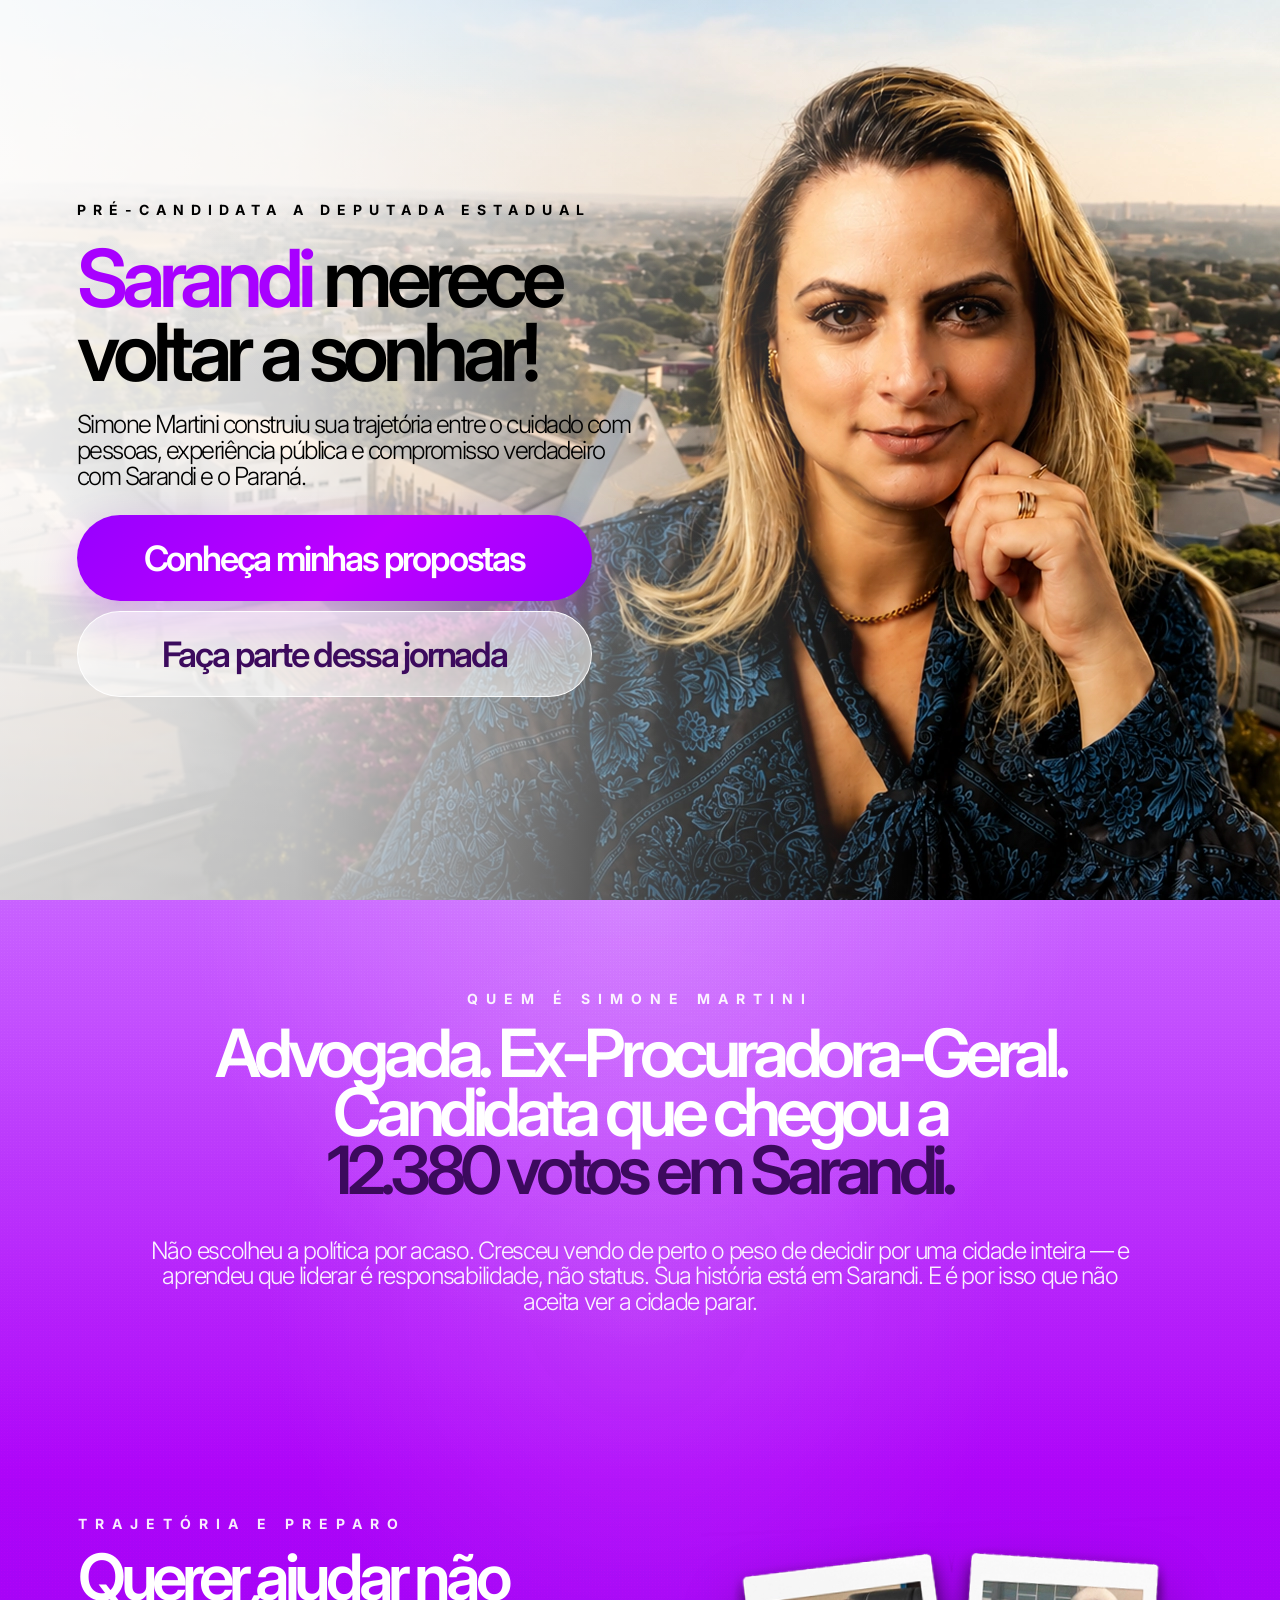
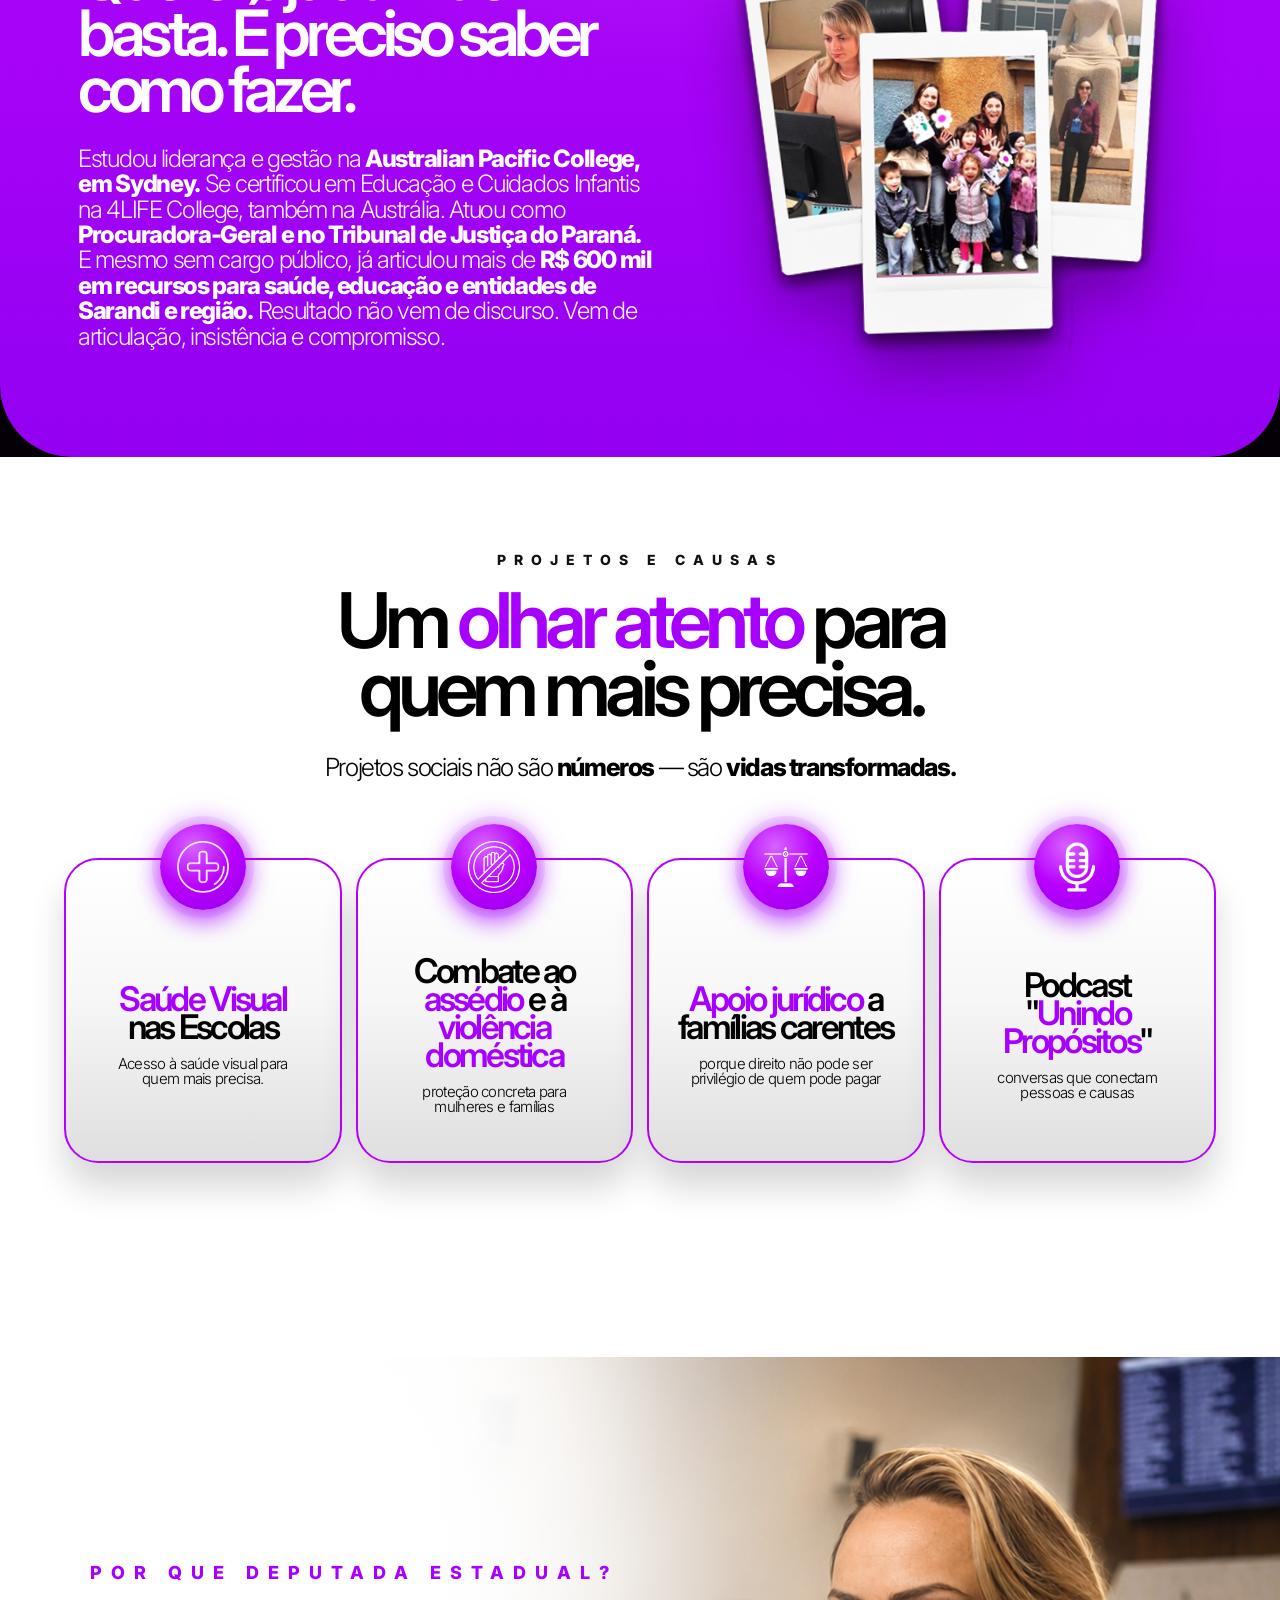
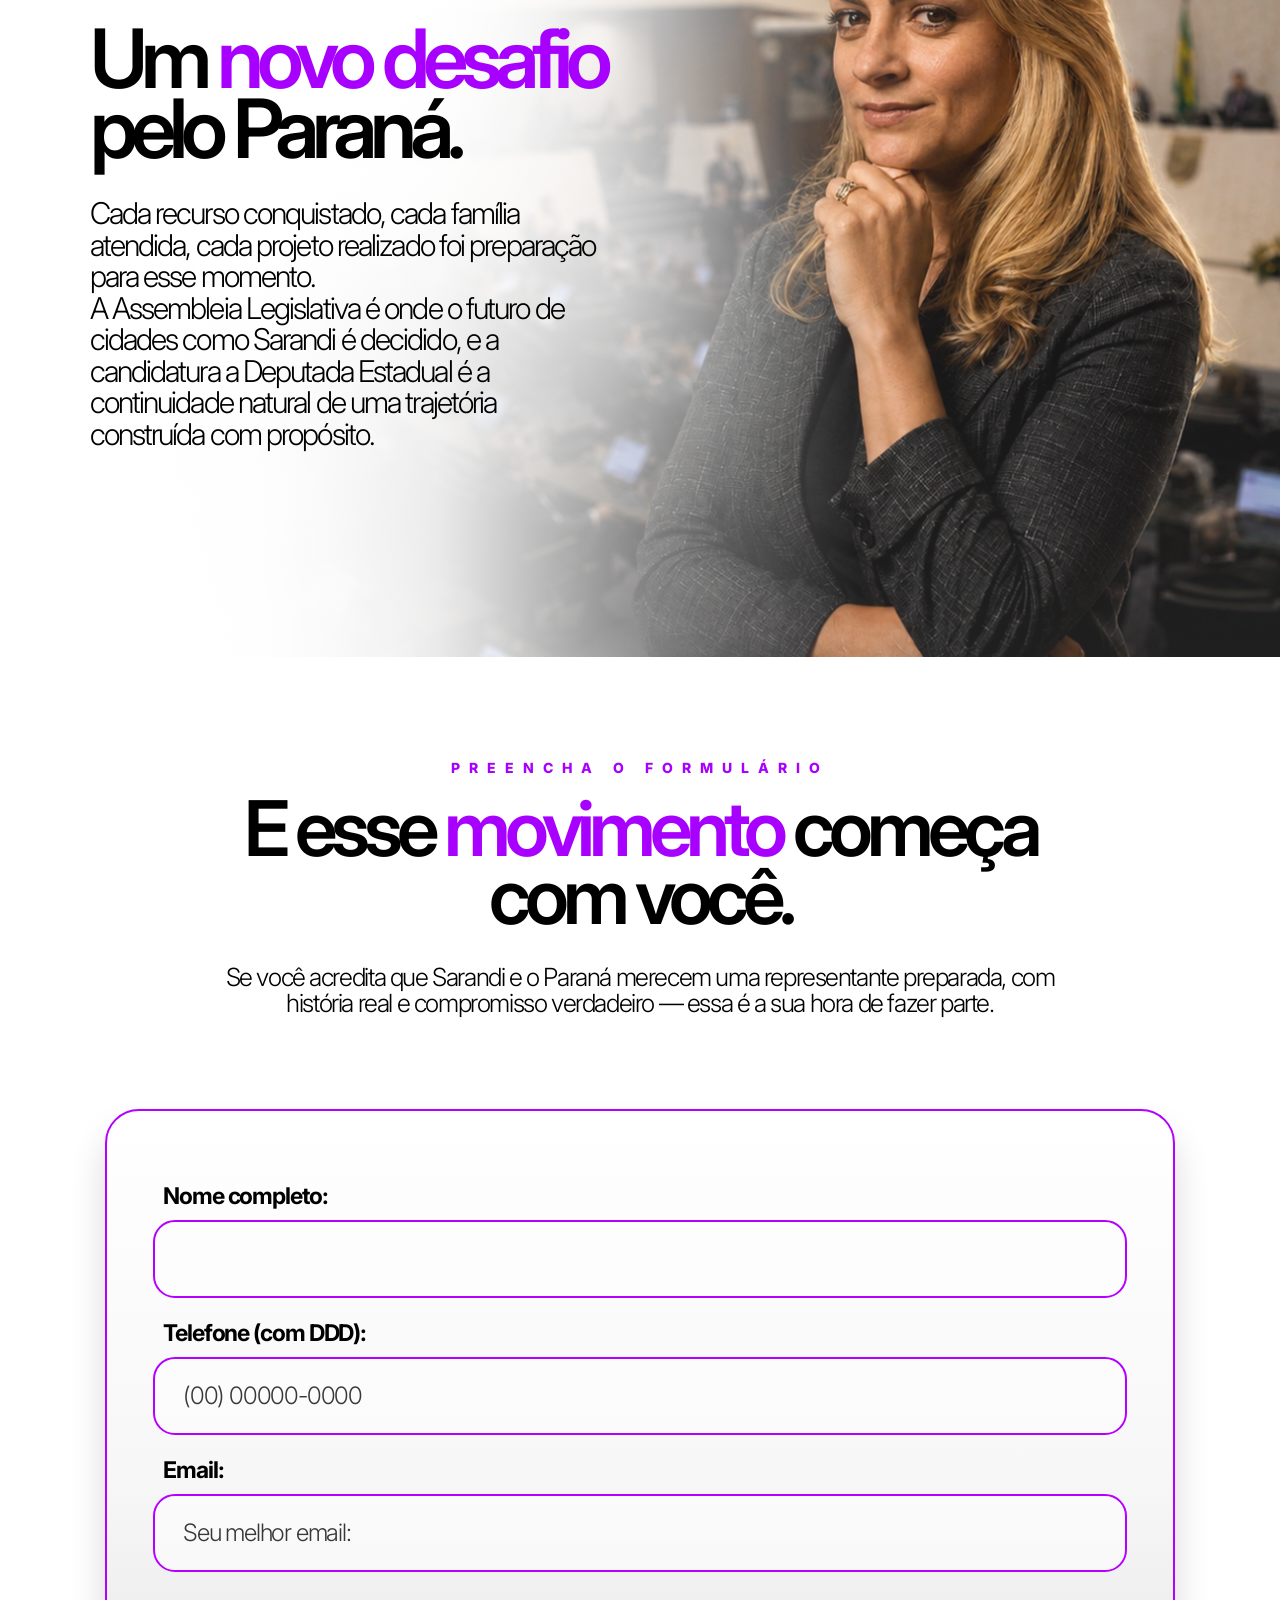
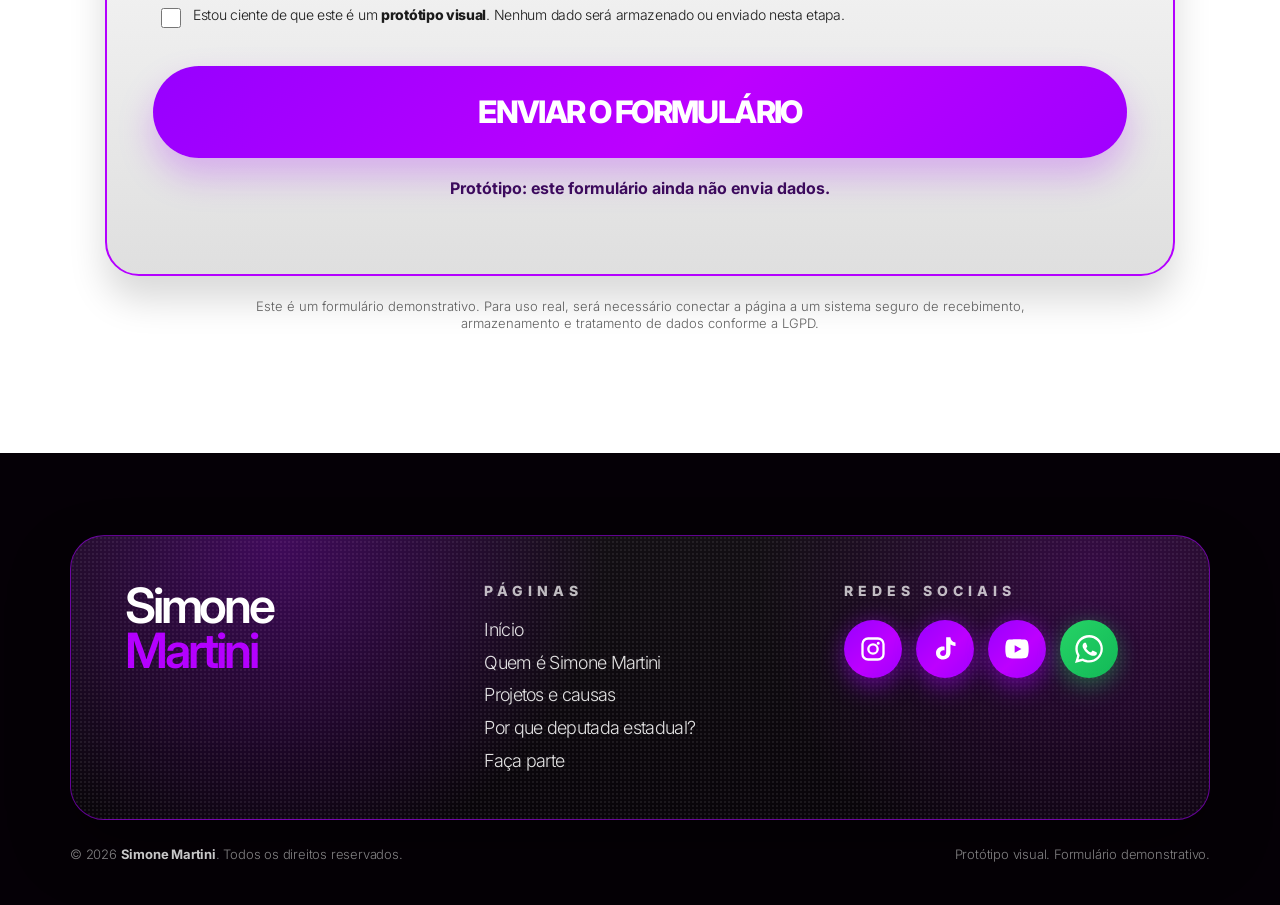
==== commit 04e2d4cb: "Update index.html" ====
--- a/docs/index.html
+++ b/docs/index.html
@@ -4,9 +4,22 @@
   <meta charset="UTF-8" />
   <meta name="viewport" content="width=device-width, initial-scale=1.0" />
 
-  <title>Luiz Nishimori | Deputado Federal</title>
+  <title>Simone Martini | Pré-candidata a Deputada Estadual</title>
+  <meta name="description" content="Simone Martini - Pré-candidata a deputada estadual. Sarandi merece voltar a sonhar." />
+
+  <link rel="preconnect" href="https://fonts.googleapis.com">
+  <link rel="preconnect" href="https://fonts.gstatic.com" crossorigin>
+  <link href="https://fonts.googleapis.com/css2?family=Inter:wght@300;600;700;800&display=swap" rel="stylesheet">
 
   <style>
+    :root {
+      --purple: #a800ff;
+      --purple-2: #bd00ff;
+      --purple-dark: #3c0a5d;
+      --black: #030303;
+      --soft-bg: #f8f1fb;
+    }
+
     * {
       margin: 0;
       padding: 0;
@@ -18,491 +31,2680 @@
     }
 
     body {
-      font-family: Arial, Helvetica, sans-serif;
-      background: #ffffff;
-      color: #000000;
-      padding-top: 90px;
+      font-family: "Inter", Arial, sans-serif;
+      color: var(--black);
+      background: #050006;
       overflow-x: hidden;
     }
 
-    body.menu-open {
+    a {
+      color: inherit;
+      text-decoration: none;
+    }
+
+    /* =========================
+       PARTE 1
+    ========================= */
+
+    .hero {
+      position: relative;
+      width: 100%;
+      min-height: 100vh;
       overflow: hidden;
-    }
-
-    a {
-      text-decoration: none;
-      color: inherit;
-    }
-
-    .site-header {
-      position: fixed;
-      top: 0;
-      left: 0;
-      width: 100%;
-      height: 90px;
-      background: rgba(231, 240, 248, 0.95);
-      border: 1px solid #004b9b;
-      z-index: 999;
-    }
-
-    .header-container {
-      width: 100%;
-      max-width: 1080px;
-      height: 100%;
-      margin: 0 auto;
       display: flex;
       align-items: center;
-      justify-content: space-between;
-      padding: 0 18px;
-    }
-
-    .logo img {
-      width: 145px;
-      height: auto;
+      background: var(--soft-bg);
+      isolation: isolate;
+    }
+
+    .hero__picture {
+      position: absolute;
+      inset: 0;
+      width: 100%;
+      height: 100%;
+      z-index: 1;
+    }
+
+    .hero__picture img {
+      width: 100%;
+      height: 100%;
       display: block;
-    }
-
-    .desktop-menu {
-      display: flex;
-      align-items: center;
-      gap: 42px;
-    }
-
-    .desktop-menu a {
-      position: relative;
-      font-size: 18px;
-      font-weight: 400;
-      color: #000000;
-      line-height: 1;
-      padding-bottom: 8px;
-      transition: color 0.25s ease, transform 0.25s ease;
-    }
-
-    .desktop-menu a::after {
+      object-fit: cover;
+      object-position: center top;
+    }
+
+    .hero::before {
       content: "";
       position: absolute;
-      left: 0;
-      bottom: 0;
-      width: 0;
-      height: 2px;
-      background: #004b9b;
-      border-radius: 999px;
-      transition: width 0.25s ease;
-    }
-
-    .desktop-menu a:hover {
-      color: #004b9b;
-      transform: translateY(-2px);
-    }
-
-    .desktop-menu a:hover::after {
-      width: 100%;
-    }
-
-    .desktop-menu a.active {
-      font-weight: 700;
-      color: #004b9b;
-    }
-
-    .desktop-menu a.active::after {
-      width: 100%;
-    }
-
-    .menu-mobile {
-      display: none;
-      width: 34px;
-      height: 28px;
-      border: none;
-      background: transparent;
-      cursor: pointer;
+      inset: 0;
+      z-index: 2;
+      pointer-events: none;
+      background: linear-gradient(
+        90deg,
+        rgba(255,255,255,.92) 0%,
+        rgba(255,255,255,.82) 23%,
+        rgba(255,255,255,.58) 38%,
+        rgba(255,255,255,.20) 55%,
+        rgba(255,255,255,0) 72%
+      );
+    }
+
+    .hero::after {
+      content: "";
+      position: absolute;
+      inset: 0;
+      z-index: 3;
+      pointer-events: none;
+      background: linear-gradient(
+        180deg,
+        rgba(255,255,255,.05) 0%,
+        rgba(255,255,255,0) 54%,
+        rgba(0,0,0,.10) 100%
+      );
+    }
+
+    .hero__content {
       position: relative;
-      z-index: 1001;
-    }
-
-    .menu-mobile span {
-      display: block;
-      width: 34px;
-      height: 4px;
-      background: #004b9b;
-      border-radius: 6px;
-      margin-bottom: 6px;
-      transition: transform 0.25s ease, opacity 0.25s ease;
-    }
-
-    .menu-mobile span:last-child {
-      margin-bottom: 0;
-    }
-
-    .menu-mobile.active span:nth-child(1) {
-      transform: translateY(10px) rotate(45deg);
-    }
-
-    .menu-mobile.active span:nth-child(2) {
-      opacity: 0;
-    }
-
-    .menu-mobile.active span:nth-child(3) {
-      transform: translateY(-10px) rotate(-45deg);
-    }
-
-    .mobile-menu-panel {
-      display: none;
-    }
-
-    .hero {
-      width: 100%;
-      min-height: calc(100vh - 90px);
-      background-image:
-        linear-gradient(
-          90deg,
-          rgba(255, 255, 255, 0.98) 0%,
-          rgba(255, 255, 255, 0.95) 23%,
-          rgba(255, 255, 255, 0.45) 43%,
-          rgba(255, 255, 255, 0.02) 62%
-        ),
-        url("assets/img/hero-desktop.webp");
-      background-repeat: no-repeat;
-      background-size: cover;
-      background-position: center top;
-      border-bottom-right-radius: 34px;
-      position: relative;
-      display: flex;
-      align-items: center;
-    }
-
-    .hero-content {
+      z-index: 4;
       width: 100%;
       max-width: 1280px;
-      margin: 0 auto;
-      padding-left: 88px;
-      padding-top: 10px;
-      position: relative;
-      z-index: 2;
-    }
-
-    .hero-text {
-      width: 465px;
-    }
-
-    .hero h1 {
-      font-size: 58px;
-      line-height: 0.82;
-      font-weight: 900;
-      letter-spacing: -3px;
-      color: #004b9b;
-      margin-bottom: 20px;
-    }
-
-    .hero h1 span {
-      color: #10a13b;
-    }
-
-    .hero p {
-      font-size: 24px;
-      line-height: 0.92;
-      font-weight: 400;
-      color: #000000;
-      max-width: 450px;
-      margin-bottom: 38px;
-    }
-
-    .hero-buttons {
+      margin: 0;
+      padding-left: clamp(56px, 6vw, 100px);
+      padding-right: 24px;
+    }
+
+    .hero__eyebrow {
+      font-size: 14px;
+      line-height: 1;
+      font-weight: 700;
+      letter-spacing: 7px;
+      text-transform: uppercase;
+      margin-bottom: 24px;
+      color: #000;
+    }
+
+    .hero__title {
+      max-width: 640px;
+      font-size: 80px;
+      line-height: .92;
+      font-weight: 600;
+      letter-spacing: -6px;
+      margin-bottom: 23px;
+      color: #000;
+    }
+
+    .hero__title span {
+      color: var(--purple);
+    }
+
+    .hero__subtitle {
+      max-width: 565px;
+      font-size: 25px;
+      line-height: 1.04;
+      font-weight: 300;
+      letter-spacing: -1.55px;
+      margin-bottom: 26px;
+      color: #000;
+    }
+
+    .hero__actions {
+      width: 515px;
+      max-width: calc(100vw - 48px);
       display: flex;
       flex-direction: column;
-      gap: 12px;
-      width: 465px;
+      gap: 10px;
     }
 
     .btn {
       width: 100%;
-      height: 93px;
+      min-height: 86px;
       border-radius: 999px;
       display: flex;
       align-items: center;
       justify-content: center;
-      font-size: 29px;
-      font-weight: 800;
+      text-align: center;
+      font-size: 35px;
       line-height: 1;
-      transition: transform 0.25s ease, box-shadow 0.25s ease, background 0.25s ease;
+      font-weight: 600;
+      letter-spacing: -2.2px;
+      transition: transform .25s ease, filter .25s ease;
     }
 
     .btn:hover {
       transform: translateY(-3px);
-      box-shadow: 0 12px 28px rgba(0, 75, 155, 0.18);
-    }
-
-    .btn-primary {
-      background: #10a13b;
-      color: #ffffff;
-      border: 1px solid #10a13b;
-    }
-
-    .btn-primary:hover {
-      background: #0c8d33;
-    }
-
-    .btn-secondary {
-      background: #ffffff;
-      color: #004b9b;
-      border: 1.5px solid #004b9b;
-    }
-
-    .btn-secondary:hover {
-      background: #004b9b;
-      color: #ffffff;
-    }
-
-    .mobile-hero-image {
+      filter: brightness(1.04);
+    }
+
+    .btn--primary {
+      color: #fff;
+      background: linear-gradient(135deg, #9800ff 0%, var(--purple-2) 54%, #9c00ff 100%);
+      box-shadow: 0 18px 45px rgba(168,0,255,.26);
+    }
+
+    .btn--secondary {
+      color: var(--purple-dark);
+      background: rgba(255,255,255,.46);
+      border: 1.7px solid rgba(255,255,255,.95);
+      box-shadow: inset 0 0 24px rgba(255,255,255,.38);
+      backdrop-filter: blur(16px);
+      -webkit-backdrop-filter: blur(16px);
+    }
+
+    .reveal {
+      opacity: 0;
+      transform: translateY(34px);
+      filter: blur(18px);
+      animation: revealCascade .9s cubic-bezier(.18,.78,.22,1) forwards;
+    }
+
+    .reveal-1 { animation-delay: .10s; }
+    .reveal-2 { animation-delay: .26s; }
+    .reveal-3 { animation-delay: .42s; }
+    .reveal-4 { animation-delay: .58s; }
+
+    @keyframes revealCascade {
+      to {
+        opacity: 1;
+        transform: translateY(0);
+        filter: blur(0);
+      }
+    }
+
+    /* =========================
+       PARTE 2 E 3
+    ========================= */
+
+    .simone-about {
+      width: 100%;
+      background: #050006;
+      padding: 0;
+      overflow: hidden;
+      font-family: "Inter", Arial, sans-serif;
+    }
+
+    .simone-about-card {
+      width: 100%;
+      min-height: 100vh;
+      position: relative;
+      overflow: hidden;
+      color: #fff;
+      border-radius: 0 0 72px 72px;
+      padding: 92px 78px 90px;
+      background:
+        radial-gradient(circle at 50% 0%, rgba(255,255,255,.22) 0%, rgba(255,255,255,0) 34%),
+        linear-gradient(180deg, #c65cff 0%, #b000ff 50%, #9b00ff 100%);
+    }
+
+    .simone-about-card::before {
+      content: "";
+      position: absolute;
+      inset: 0;
+      opacity: .16;
+      pointer-events: none;
+      background-image: radial-gradient(rgba(255,255,255,.52) 1px, transparent 1px);
+      background-size: 3px 3px;
+      mix-blend-mode: overlay;
+    }
+
+    .simone-about-card::after {
+      content: "";
+      position: absolute;
+      inset: 0;
+      pointer-events: none;
+      background:
+        radial-gradient(circle at 50% 35%, rgba(255,255,255,.12), transparent 38%),
+        linear-gradient(180deg, rgba(255,255,255,.04), rgba(0,0,0,.05));
+    }
+
+    .simone-about-intro,
+    .simone-trajectory {
+      position: relative;
+      z-index: 2;
+    }
+
+    .simone-about-intro {
+      max-width: 1100px;
+      margin: 0 auto;
+      text-align: center;
+    }
+
+    .simone-eyebrow {
+      font-size: 14px;
+      line-height: 1;
+      font-weight: 700;
+      letter-spacing: 8px;
+      text-transform: uppercase;
+      color: rgba(255,255,255,.92);
+      margin-bottom: 18px;
+    }
+
+    .simone-about-title {
+      max-width: 1080px;
+      margin: 0 auto 38px;
+      color: #fff;
+      font-size: clamp(58px, 5.2vw, 82px);
+      line-height: .88;
+      font-weight: 600;
+      letter-spacing: -5.4px;
+    }
+
+    .simone-about-title span {
+      display: block;
+      color: #3c0a5d;
+    }
+
+    .simone-about-subtitle {
+      max-width: 990px;
+      margin: 0 auto;
+      color: rgba(255,255,255,.94);
+      font-size: 24px;
+      line-height: 1.06;
+      font-weight: 300;
+      letter-spacing: -1.3px;
+    }
+
+    .simone-trajectory {
+      margin-top: 185px;
+      display: grid;
+      grid-template-columns: minmax(0, 1.08fr) minmax(380px, .92fr);
+      align-items: center;
+      gap: 50px;
+    }
+
+    .simone-trajectory-text {
+      max-width: 650px;
+    }
+
+    .simone-trajectory-title {
+      color: #fff;
+      font-size: clamp(58px, 5vw, 82px);
+      line-height: .88;
+      font-weight: 600;
+      letter-spacing: -5.4px;
+      margin-bottom: 28px;
+    }
+
+    .simone-trajectory-description {
+      max-width: 630px;
+      color: rgba(255,255,255,.95);
+      font-size: 24px;
+      line-height: 1.06;
+      font-weight: 300;
+      letter-spacing: -1.3px;
+    }
+
+    .simone-trajectory-description strong {
+      font-weight: 800;
+      color: #fff;
+    }
+
+    .simone-photos {
+      display: flex;
+      justify-content: center;
+      align-items: center;
+    }
+
+    .simone-photos img {
+      width: min(100%, 540px);
+      height: auto;
+      display: block;
+      filter: drop-shadow(0 30px 30px rgba(0,0,0,.32));
+      transform: rotate(-2deg);
+    }
+
+    .simone-mobile-label {
       display: none;
     }
 
-    @media (max-width: 1023px) {
-      body {
-        padding-top: 76px;
-      }
-
-      .site-header {
-        height: 76px;
-        background: rgba(231, 240, 248, 0.98);
-      }
-
-      .header-container {
-        padding: 0 26px;
-      }
-
-      .logo img {
-        width: 150px;
-      }
-
-      .desktop-menu {
+    .simone-reveal {
+      opacity: 0;
+      transform: translateY(46px);
+      filter: blur(18px);
+      transition:
+        opacity .9s cubic-bezier(.18,.78,.22,1),
+        transform .9s cubic-bezier(.18,.78,.22,1),
+        filter .9s cubic-bezier(.18,.78,.22,1);
+    }
+
+    .simone-reveal.is-visible {
+      opacity: 1;
+      transform: translateY(0);
+      filter: blur(0);
+    }
+
+    /* =========================
+       MOBILE
+    ========================= */
+
+    @media (max-width: 900px) {
+      .hero {
+        min-height: 100svh;
+        display: block;
+        overflow: hidden;
+      }
+
+      .hero__picture {
+        position: relative;
+        inset: auto;
+        z-index: 1;
+        display: block;
+        width: 100%;
+        height: 54svh;
+        min-height: 390px;
+        max-height: 530px;
+        overflow: hidden;
+      }
+
+      .hero__picture::after {
+        content: "";
+        position: absolute;
+        left: 0;
+        right: 0;
+        bottom: -1px;
+        height: 145px;
+        pointer-events: none;
+        background: linear-gradient(
+          180deg,
+          rgba(248,241,251,0) 0%,
+          rgba(248,241,251,.70) 58%,
+          #f8f1fb 100%
+        );
+      }
+
+      .hero__picture img {
+        object-fit: cover;
+        object-position: top center;
+      }
+
+      .hero::before,
+      .hero::after {
         display: none;
       }
 
-      .menu-mobile {
-        display: block;
-      }
-
-      .mobile-menu-panel {
-        position: fixed;
-        top: 76px;
-        left: 0;
+      .hero__content {
+        position: relative;
+        z-index: 2;
         width: 100%;
-        background: rgba(231, 240, 248, 0.98);
-        border-bottom: 1px solid #004b9b;
-        padding: 26px;
+        max-width: none;
+        margin: 0;
+        padding: 22px 26px 56px;
+        text-align: center;
         display: flex;
         flex-direction: column;
-        gap: 18px;
-        opacity: 0;
-        visibility: hidden;
-        transform: translateY(-16px);
-        pointer-events: none;
-        transition: opacity 0.25s ease, visibility 0.25s ease, transform 0.25s ease;
-        z-index: 998;
-      }
-
-      .mobile-menu-panel.active {
-        opacity: 1;
-        visibility: visible;
-        transform: translateY(0);
-        pointer-events: auto;
-      }
-
-      .mobile-menu-panel a {
+        align-items: center;
+        background: linear-gradient(180deg, #f8f1fb 0%, #fbf6ff 100%);
+      }
+
+      .hero__eyebrow {
+        font-size: 7px;
+        line-height: 1;
+        letter-spacing: 5px;
+        font-weight: 700;
+        margin-bottom: 18px;
+      }
+
+      .hero__title {
+        max-width: 360px;
+        font-size: 40px;
+        line-height: .95;
+        letter-spacing: -3.25px;
+        margin-bottom: 15px;
+      }
+
+      .hero__subtitle {
+        max-width: 335px;
+        font-size: 15px;
+        line-height: 1.08;
+        letter-spacing: -.9px;
+        margin-bottom: 24px;
+      }
+
+      .hero__actions {
         width: 100%;
-        padding: 16px 18px;
-        border-radius: 16px;
-        background: #ffffff;
-        border: 1px solid rgba(0, 75, 155, 0.18);
-        color: #004b9b;
-        font-size: 18px;
-        font-weight: 700;
-        box-shadow: 0 8px 18px rgba(0, 75, 155, 0.08);
-      }
-
-      .mobile-menu-panel a:active {
-        transform: scale(0.98);
-      }
-
-      .hero {
+        max-width: 350px;
+        gap: 12px;
+      }
+
+      .btn {
+        min-height: 70px;
+        font-size: 25px;
+        letter-spacing: -1.55px;
+      }
+
+      .btn--secondary {
+        border: 2px solid var(--purple-dark);
+        background: rgba(255,255,255,.45);
+      }
+
+      .simone-about-card {
         min-height: auto;
+        border-radius: 0 0 42px 42px;
+        padding: 46px 38px 54px;
+        background:
+          radial-gradient(circle at 50% 0%, rgba(255,255,255,.22) 0%, rgba(255,255,255,0) 38%),
+          linear-gradient(180deg, #c85cff 0%, #ad00ff 54%, #9b00ff 100%);
+      }
+
+      .simone-about-intro {
+        text-align: left;
+        max-width: 100%;
+      }
+
+      .simone-eyebrow {
+        font-size: 7px;
+        letter-spacing: 5px;
+        margin-bottom: 16px;
+      }
+
+      .simone-about-title {
+        font-size: 40px;
+        line-height: .92;
+        letter-spacing: -3.1px;
+        max-width: 340px;
+        margin: 0 0 150px;
+      }
+
+      .simone-about-title span {
+        display: inline;
+        color: #fff;
+      }
+
+      .simone-about-subtitle {
+        display: none;
+      }
+
+      .simone-trajectory {
+        margin-top: 0;
+        display: flex;
+        flex-direction: column;
+        gap: 36px;
+      }
+
+      .simone-mobile-label {
         display: block;
-        background: #ffffff;
-        border-bottom-right-radius: 0;
-      }
-
-      .mobile-hero-image {
-        display: block;
+        position: relative;
+        z-index: 2;
+        text-align: center;
+        margin-bottom: 42px;
+      }
+
+      .simone-desktop-label {
+        display: none;
+      }
+
+      .simone-photos {
         width: 100%;
-        height: 445px;
-        background-image:
-          linear-gradient(
-            180deg,
-            rgba(255, 255, 255, 0) 55%,
-            rgba(255, 255, 255, 1) 100%
-          ),
-          url("assets/img/hero-mobile.webp");
-        background-repeat: no-repeat;
-        background-size: cover;
-        background-position: center top;
-      }
-
-      .hero-content {
-        padding: 0 26px 42px;
-        margin-top: -12px;
-      }
-
-      .hero-text {
-        width: 100%;
-        text-align: center;
-      }
-
-      .hero h1 {
+      }
+
+      .simone-photos img {
+        width: min(100%, 340px);
+        transform: none;
+        filter: drop-shadow(0 24px 22px rgba(0,0,0,.28));
+      }
+
+      .simone-trajectory-text {
+        max-width: 100%;
+      }
+
+      .simone-trajectory-title {
         font-size: 40px;
-        line-height: 0.82;
-        letter-spacing: -2px;
-        margin-bottom: 16px;
-      }
-
-      .hero p {
-        font-size: 14px;
-        line-height: 0.9;
-        max-width: 270px;
-        margin: 0 auto 22px;
-      }
-
-      .hero-buttons {
-        width: 100%;
-        gap: 8px;
+        line-height: .92;
+        letter-spacing: -3.1px;
+        margin-bottom: 26px;
+      }
+
+      .simone-trajectory-description {
+        max-width: 100%;
+        font-size: 15px;
+        line-height: 1.05;
+        letter-spacing: -.9px;
+      }
+    }
+
+    @media (max-width: 390px) {
+      .hero__picture {
+        height: 50svh;
+        min-height: 360px;
+      }
+
+      .hero__content {
+        padding-left: 22px;
+        padding-right: 22px;
+        padding-bottom: 44px;
+      }
+
+      .hero__title {
+        font-size: 38px;
+      }
+
+      .hero__subtitle {
+        font-size: 14.5px;
       }
 
       .btn {
-        height: 68px;
-        font-size: 26px;
-      }
-    }
-
-    @media (min-width: 1024px) and (max-width: 1180px) {
-      .hero-content {
-        padding-left: 55px;
-      }
-
-      .hero-text,
-      .hero-buttons {
-        width: 430px;
-      }
-
-      .hero h1 {
-        font-size: 52px;
-      }
-
-      .hero p {
-        font-size: 22px;
-      }
-
-      .btn {
-        height: 84px;
-        font-size: 26px;
+        min-height: 66px;
+        font-size: 23px;
+      }
+
+      .simone-about-card {
+        padding: 42px 34px 50px;
+      }
+
+      .simone-about-title,
+      .simone-trajectory-title {
+        font-size: 37px;
+      }
+
+      .simone-trajectory-description {
+        font-size: 14.5px;
+      }
+
+      .simone-photos img {
+        width: min(100%, 315px);
       }
     }
   </style>
 </head>
 
 <body>
-
-  <header class="site-header">
-    <div class="header-container">
-
-      <a href="#inicio" class="logo" aria-label="Luiz Nishimori">
-        <img src="assets/img/logo-nishimori.webp" alt="Luiz Nishimori Deputado Federal" />
-      </a>
-
-      <nav class="desktop-menu" aria-label="Menu principal">
-        <a href="#atuacao" class="active">Atuação</a>
-        <a href="#emendas">Emendas</a>
-        <a href="#propostas">Propostas</a>
-        <a href="#entregas">Entregas por município</a>
-        <a href="#noticias">Notícias</a>
-      </nav>
-
-      <button class="menu-mobile" type="button" aria-label="Abrir menu" aria-expanded="false">
-        <span></span>
-        <span></span>
-        <span></span>
-      </button>
-
-    </div>
-
-    <nav class="mobile-menu-panel" aria-label="Menu mobile">
-      <a href="#atuacao">Atuação</a>
-      <a href="#emendas">Emendas</a>
-      <a href="#propostas">Propostas</a>
-      <a href="#entregas">Entregas por município</a>
-      <a href="#noticias">Notícias</a>
-    </nav>
-  </header>
-
-  <main id="inicio">
-
-    <section class="hero">
-
-      <div class="mobile-hero-image"></div>
-
-      <div class="hero-content">
-        <div class="hero-text">
-
-          <h1>
-            Uma trajetória<br>
-            de <span>resultado</span> pelo<br>
-            Paraná.
-          </h1>
-
-          <p>
-            Deputado presente, municipalista e comprometido com o desenvolvimento do Paraná.
-          </p>
-
-          <div class="hero-buttons">
-            <a href="#atuacao" class="btn btn-primary">
-              Conheça a atuação
-            </a>
-
-            <a href="#gabinete" class="btn btn-secondary">
-              Fale com o gabinete
-            </a>
-          </div>
-
+  <main>
+
+    <!-- PARTE 1 -->
+    <section class="hero" id="inicio" aria-label="Primeira seção Simone Martini">
+      <picture class="hero__picture" aria-hidden="true">
+        <source media="(max-width: 900px)" srcset="./assets/img/simone-mobile.webp">
+        <img src="./assets/img/simone-desktop.webp" alt="">
+      </picture>
+
+      <div class="hero__content">
+        <p class="hero__eyebrow reveal reveal-1">Pré-candidata a deputada estadual</p>
+
+        <h1 class="hero__title reveal reveal-2">
+          <span>Sarandi</span> merece<br>
+          voltar a sonhar!
+        </h1>
+
+        <p class="hero__subtitle reveal reveal-3">
+          Simone Martini construiu sua trajetória entre o cuidado com pessoas, experiência pública e compromisso verdadeiro com Sarandi e o Paraná.
+        </p>
+
+        <div class="hero__actions reveal reveal-4">
+          <a class="btn btn--primary" href="#propostas">Conheça minhas propostas</a>
+          <a class="btn btn--secondary" href="#sobre">Faça parte dessa jornada</a>
         </div>
       </div>
-
     </section>
 
+    <!-- PARTE 2 E 3 -->
+    <section class="simone-about" id="sobre">
+      <div class="simone-about-card">
+
+        <div class="simone-about-intro simone-reveal">
+          <p class="simone-eyebrow">Quem é Simone Martini</p>
+
+          <h2 class="simone-about-title">
+            Advogada. Ex-Procuradora-Geral. Candidata que chegou a
+            <span>12.380 votos em Sarandi.</span>
+          </h2>
+
+          <p class="simone-about-subtitle">
+            Não escolheu a política por acaso. Cresceu vendo de perto o peso de decidir por uma cidade inteira — e aprendeu que liderar é responsabilidade, não status. Sua história está em Sarandi. E é por isso que não aceita ver a cidade parar.
+          </p>
+        </div>
+
+        <p class="simone-eyebrow simone-mobile-label simone-reveal">Trajetória e preparo</p>
+
+        <div class="simone-trajectory">
+          <div class="simone-trajectory-text simone-reveal">
+            <p class="simone-eyebrow simone-desktop-label">Trajetória e preparo</p>
+
+            <h2 class="simone-trajectory-title">
+              Querer ajudar não basta. É preciso saber como fazer.
+            </h2>
+
+            <p class="simone-trajectory-description">
+              Estudou liderança e gestão na <strong>Australian Pacific College, em Sydney.</strong>
+              Se certificou em Educação e Cuidados Infantis na 4LIFE College, também na Austrália.
+              Atuou como <strong>Procuradora-Geral e no Tribunal de Justiça do Paraná.</strong>
+              E mesmo sem cargo público, já articulou mais de <strong>R$ 600 mil em recursos para saúde, educação e entidades de Sarandi e região.</strong>
+              Resultado não vem de discurso. Vem de articulação, insistência e compromisso.
+            </p>
+          </div>
+
+          <div class="simone-photos simone-reveal">
+            <img src="./assets/img/PHOTOS 1.webp" alt="Fotos da trajetória de Simone Martini">
+          </div>
+        </div>
+
+      </div>
+    </section>
+
   </main>
 
   <script>
-    const menuButton = document.querySelector(".menu-mobile");
-    const mobileMenu = document.querySelector(".mobile-menu-panel");
-    const body = document.body;
-    const mobileLinks = document.querySelectorAll(".mobile-menu-panel a");
-
-    menuButton.addEventListener("click", function () {
-      const isOpen = mobileMenu.classList.toggle("active");
-
-      menuButton.classList.toggle("active", isOpen);
-      body.classList.toggle("menu-open", isOpen);
-      menuButton.setAttribute("aria-expanded", isOpen ? "true" : "false");
-      menuButton.setAttribute("aria-label", isOpen ? "Fechar menu" : "Abrir menu");
-    });
-
-    mobileLinks.forEach(function (link) {
-      link.addEventListener("click", function () {
-        mobileMenu.classList.remove("active");
-        menuButton.classList.remove("active");
-        body.classList.remove("menu-open");
-        menuButton.setAttribute("aria-expanded", "false");
-        menuButton.setAttribute("aria-label", "Abrir menu");
+    document.addEventListener("DOMContentLoaded", function () {
+      const items = document.querySelectorAll(".simone-reveal");
+
+      if (!("IntersectionObserver" in window)) {
+        items.forEach(function (item) {
+          item.classList.add("is-visible");
+        });
+        return;
+      }
+
+      const observer = new IntersectionObserver(function (entries) {
+        entries.forEach(function (entry, index) {
+          if (entry.isIntersecting) {
+            setTimeout(function () {
+              entry.target.classList.add("is-visible");
+            }, index * 130);
+
+            observer.unobserve(entry.target);
+          }
+        });
+      }, {
+        threshold: 0.12
+      });
+
+      items.forEach(function (item) {
+        observer.observe(item);
       });
     });
   </script>
-
 </body>
 </html>
+<!-- PARTE 4 - PROJETOS E CAUSAS -->
+<style>
+  .projects-section {
+    width: 100%;
+    min-height: 100vh;
+    background: #ffffff;
+    font-family: "Inter", Arial, sans-serif;
+    color: #050505;
+    padding: 96px 64px 120px;
+    overflow: hidden;
+  }
+
+  .projects-section * {
+    box-sizing: border-box;
+  }
+
+  .projects-header {
+    width: 100%;
+    max-width: 980px;
+    margin: 0 auto 78px;
+    text-align: center;
+  }
+
+  .projects-eyebrow {
+    font-size: 14px;
+    line-height: 1;
+    font-weight: 800;
+    letter-spacing: 8px;
+    text-transform: uppercase;
+    margin-bottom: 20px;
+    color: #111;
+  }
+
+  .projects-title {
+    font-size: clamp(62px, 6vw, 86px);
+    line-height: .88;
+    font-weight: 600;
+    letter-spacing: -6px;
+    color: #000;
+    margin-bottom: 32px;
+  }
+
+  .projects-title span {
+    color: #a800ff;
+  }
+
+  .projects-subtitle {
+    font-size: 25px;
+    line-height: 1.05;
+    font-weight: 300;
+    letter-spacing: -1.4px;
+    color: #000;
+  }
+
+  .projects-subtitle strong {
+    font-weight: 800;
+  }
+
+  .projects-grid {
+    width: 100%;
+    max-width: 1160px;
+    margin: 0 auto;
+    display: grid;
+    grid-template-columns: repeat(4, minmax(0, 1fr));
+    gap: 14px;
+  }
+
+  .project-card {
+    position: relative;
+    min-height: 305px;
+    border: 2px solid #b400ff;
+    border-radius: 34px;
+    background: linear-gradient(180deg, #ffffff 0%, #f7f7f7 45%, #dfdfdf 100%);
+    box-shadow: 0 24px 35px rgba(0, 0, 0, .16);
+    padding: 82px 28px 32px;
+    display: flex;
+    align-items: center;
+    justify-content: center;
+    text-align: center;
+  }
+
+  .project-icon {
+    position: absolute;
+    top: -36px;
+    left: 50%;
+    transform: translateX(-50%);
+    width: 86px;
+    height: 86px;
+    border-radius: 999px;
+    display: flex;
+    align-items: center;
+    justify-content: center;
+    background: radial-gradient(circle at 38% 26%, #d763ff 0%, #b900ff 48%, #9700e8 100%);
+    box-shadow:
+      0 0 0 8px rgba(168, 0, 255, .08),
+      0 13px 22px rgba(168, 0, 255, .46),
+      0 0 28px rgba(168, 0, 255, .58);
+  }
+
+  .project-icon img {
+    width: 52px;
+    height: 52px;
+    object-fit: contain;
+    display: block;
+  }
+
+  .project-content {
+    width: 100%;
+  }
+
+  .project-title {
+    font-size: 34px;
+    line-height: .82;
+    font-weight: 600;
+    letter-spacing: -2.7px;
+    color: #000;
+    margin-bottom: 15px;
+  }
+
+  .project-title span {
+    color: #a800ff;
+  }
+
+  .project-description {
+    font-size: 15px;
+    line-height: 1.02;
+    font-weight: 300;
+    letter-spacing: -.7px;
+    color: #000;
+    max-width: 190px;
+    margin: 0 auto;
+  }
+
+  .project-reveal {
+    opacity: 0;
+    transform: translateY(42px);
+    filter: blur(16px);
+    transition:
+      opacity .85s cubic-bezier(.18,.78,.22,1),
+      transform .85s cubic-bezier(.18,.78,.22,1),
+      filter .85s cubic-bezier(.18,.78,.22,1);
+  }
+
+  .project-reveal.is-visible {
+    opacity: 1;
+    transform: translateY(0);
+    filter: blur(0);
+  }
+
+  @media (max-width: 900px) {
+    .projects-section {
+      min-height: auto;
+      padding: 68px 40px 86px;
+    }
+
+    .projects-header {
+      max-width: 360px;
+      margin: 0 auto 78px;
+    }
+
+    .projects-eyebrow {
+      display: none;
+    }
+
+    .projects-title {
+      font-size: 40px;
+      line-height: .88;
+      letter-spacing: -3px;
+      margin-bottom: 20px;
+    }
+
+    .projects-subtitle {
+      font-size: 15px;
+      line-height: 1.05;
+      letter-spacing: -.8px;
+      max-width: 310px;
+      margin: 0 auto;
+    }
+
+    .projects-grid {
+      max-width: 330px;
+      display: flex;
+      flex-direction: column;
+      gap: 72px;
+      align-items: center;
+    }
+
+    .project-card {
+      width: 100%;
+      min-height: 294px;
+      border-radius: 28px;
+      padding: 76px 24px 32px;
+      box-shadow: 0 24px 35px rgba(0, 0, 0, .18);
+    }
+
+    .project-icon {
+      top: -34px;
+      width: 78px;
+      height: 78px;
+    }
+
+    .project-icon img {
+      width: 47px;
+      height: 47px;
+    }
+
+    .project-title {
+      font-size: 34px;
+      line-height: .82;
+      letter-spacing: -2.6px;
+      margin-bottom: 17px;
+    }
+
+    .project-description {
+      font-size: 15px;
+      line-height: 1.03;
+      letter-spacing: -.8px;
+      max-width: 230px;
+    }
+  }
+
+  @media (max-width: 390px) {
+    .projects-section {
+      padding-left: 34px;
+      padding-right: 34px;
+    }
+
+    .projects-title {
+      font-size: 37px;
+    }
+
+    .project-title {
+      font-size: 31px;
+    }
+  }
+
+  @media (prefers-reduced-motion: reduce) {
+    .project-reveal {
+      opacity: 1;
+      transform: none;
+      filter: none;
+      transition: none;
+    }
+  }
+</style>
+
+<section class="projects-section" id="projetos">
+  <div class="projects-header project-reveal">
+    <p class="projects-eyebrow">Projetos e causas</p>
+
+    <h2 class="projects-title">
+      Um <span>olhar atento</span> para<br>
+      quem mais precisa.
+    </h2>
+
+    <p class="projects-subtitle">
+      Projetos sociais não são <strong>números</strong> — são <strong>vidas transformadas.</strong>
+    </p>
+  </div>
+
+  <div class="projects-grid">
+    <article class="project-card project-reveal">
+      <div class="project-icon">
+        <img src="./assets/img/ICONE SAUDE.png" alt="">
+      </div>
+
+      <div class="project-content">
+        <h3 class="project-title">
+          <span>Saúde Visual</span><br>
+          nas Escolas
+        </h3>
+
+        <p class="project-description">
+          Acesso à saúde visual para quem mais precisa.
+        </p>
+      </div>
+    </article>
+
+    <article class="project-card project-reveal">
+      <div class="project-icon">
+        <img src="./assets/img/ICONE COMBATE.png" alt="">
+      </div>
+
+      <div class="project-content">
+        <h3 class="project-title">
+          Combate ao<br>
+          <span>assédio</span> e à<br>
+          <span>violência doméstica</span>
+        </h3>
+
+        <p class="project-description">
+          proteção concreta para mulheres e famílias
+        </p>
+      </div>
+    </article>
+
+    <article class="project-card project-reveal">
+      <div class="project-icon">
+        <img src="./assets/img/ICONE JURIDICO.png" alt="">
+      </div>
+
+      <div class="project-content">
+        <h3 class="project-title">
+          <span>Apoio jurídico</span> a<br>
+          famílias carentes
+        </h3>
+
+        <p class="project-description">
+          porque direito não pode ser privilégio de quem pode pagar
+        </p>
+      </div>
+    </article>
+
+    <article class="project-card project-reveal">
+      <div class="project-icon">
+        <img src="./assets/img/ICONE PODCAST.png" alt="">
+      </div>
+
+      <div class="project-content">
+        <h3 class="project-title">
+          Podcast<br>
+          "<span>Unindo Propósitos</span>"
+        </h3>
+
+        <p class="project-description">
+          conversas que conectam pessoas e causas
+        </p>
+      </div>
+    </article>
+  </div>
+</section>
+
+<script>
+  document.addEventListener("DOMContentLoaded", function () {
+    const projectItems = document.querySelectorAll(".project-reveal");
+
+    if (!("IntersectionObserver" in window)) {
+      projectItems.forEach(function (item) {
+        item.classList.add("is-visible");
+      });
+      return;
+    }
+
+    const projectObserver = new IntersectionObserver(function (entries) {
+      entries.forEach(function (entry, index) {
+        if (entry.isIntersecting) {
+          setTimeout(function () {
+            entry.target.classList.add("is-visible");
+          }, index * 120);
+
+          projectObserver.unobserve(entry.target);
+        }
+      });
+    }, {
+      threshold: 0.14
+    });
+
+    projectItems.forEach(function (item) {
+      projectObserver.observe(item);
+    });
+  });
+</script>
+<!-- PARTE 5 - NOVO DESAFIO PELO PARANÁ -->
+<style>
+  .challenge-section {
+    width: 100%;
+    min-height: 100vh;
+    position: relative;
+    overflow: hidden;
+    background: #ffffff;
+    font-family: "Inter", Arial, sans-serif;
+    color: #050505;
+    display: flex;
+    align-items: center;
+  }
+
+  .challenge-section * {
+    box-sizing: border-box;
+  }
+
+  .challenge-picture {
+    position: absolute;
+    inset: 0;
+    z-index: 1;
+  }
+
+  .challenge-picture img {
+    width: 100%;
+    height: 100%;
+    object-fit: cover;
+    object-position: center right;
+    display: block;
+  }
+
+  .challenge-section::before {
+    content: "";
+    position: absolute;
+    inset: 0;
+    z-index: 2;
+    pointer-events: none;
+    background:
+      linear-gradient(
+        90deg,
+        #ffffff 0%,
+        rgba(255,255,255,.98) 20%,
+        rgba(255,255,255,.86) 34%,
+        rgba(255,255,255,.42) 50%,
+        rgba(255,255,255,0) 67%
+      );
+  }
+
+  .challenge-section::after {
+    content: "";
+    position: absolute;
+    inset: 0;
+    z-index: 3;
+    pointer-events: none;
+    background:
+      radial-gradient(circle at 48% 60%, rgba(255,255,255,.42), transparent 28%),
+      linear-gradient(180deg, rgba(255,255,255,.02), rgba(255,255,255,.12));
+  }
+
+  .challenge-content {
+    position: relative;
+    z-index: 4;
+    width: 100%;
+    max-width: 1280px;
+    padding-left: clamp(64px, 7vw, 102px);
+    padding-right: 24px;
+  }
+
+  .challenge-eyebrow {
+    font-size: 18px;
+    line-height: 1;
+    font-weight: 800;
+    letter-spacing: 9px;
+    text-transform: uppercase;
+    color: #a800ff;
+    margin-bottom: 42px;
+  }
+
+  .challenge-title {
+    max-width: 620px;
+    font-size: clamp(74px, 6.4vw, 98px);
+    line-height: .86;
+    font-weight: 600;
+    letter-spacing: -7px;
+    color: #000;
+    margin-bottom: 34px;
+  }
+
+  .challenge-title span {
+    color: #a800ff;
+  }
+
+  .challenge-text {
+    max-width: 520px;
+    font-size: 30px;
+    line-height: 1.05;
+    font-weight: 300;
+    letter-spacing: -1.9px;
+    color: #000;
+  }
+
+  .challenge-reveal {
+    opacity: 0;
+    transform: translateY(44px);
+    filter: blur(18px);
+    transition:
+      opacity .9s cubic-bezier(.18,.78,.22,1),
+      transform .9s cubic-bezier(.18,.78,.22,1),
+      filter .9s cubic-bezier(.18,.78,.22,1);
+  }
+
+  .challenge-reveal.is-visible {
+    opacity: 1;
+    transform: translateY(0);
+    filter: blur(0);
+  }
+
+  @media (max-width: 900px) {
+    .challenge-section {
+      min-height: auto;
+      display: block;
+      background: #ffffff;
+      padding-bottom: 68px;
+    }
+
+    .challenge-picture {
+      position: relative;
+      inset: auto;
+      z-index: 1;
+      width: 100%;
+      height: 58svh;
+      min-height: 445px;
+      max-height: 620px;
+      overflow: hidden;
+      display: block;
+    }
+
+    .challenge-picture::after {
+      content: "";
+      position: absolute;
+      left: 0;
+      right: 0;
+      bottom: -1px;
+      height: 190px;
+      pointer-events: none;
+      background: linear-gradient(
+        180deg,
+        rgba(255,255,255,0) 0%,
+        rgba(255,255,255,.72) 55%,
+        #ffffff 100%
+      );
+    }
+
+    .challenge-picture img {
+      object-fit: cover;
+      object-position: top center;
+    }
+
+    .challenge-section::before,
+    .challenge-section::after {
+      display: none;
+    }
+
+    .challenge-content {
+      position: relative;
+      z-index: 2;
+      width: 100%;
+      padding: 26px 28px 0;
+      text-align: center;
+      display: flex;
+      flex-direction: column;
+      align-items: center;
+      background: #ffffff;
+    }
+
+    .challenge-eyebrow {
+      font-size: 7px;
+      letter-spacing: 5px;
+      margin-bottom: 18px;
+    }
+
+    .challenge-title {
+      max-width: 340px;
+      font-size: 40px;
+      line-height: .88;
+      letter-spacing: -3.2px;
+      margin-bottom: 22px;
+    }
+
+    .challenge-text {
+      max-width: 355px;
+      font-size: 15px;
+      line-height: 1.05;
+      letter-spacing: -.9px;
+    }
+  }
+
+  @media (max-width: 390px) {
+    .challenge-picture {
+      height: 54svh;
+      min-height: 405px;
+    }
+
+    .challenge-content {
+      padding-left: 22px;
+      padding-right: 22px;
+    }
+
+    .challenge-title {
+      font-size: 37px;
+      max-width: 315px;
+    }
+
+    .challenge-text {
+      font-size: 14.5px;
+      max-width: 320px;
+    }
+  }
+
+  @media (prefers-reduced-motion: reduce) {
+    .challenge-reveal {
+      opacity: 1;
+      transform: none;
+      filter: none;
+      transition: none;
+    }
+  }
+</style>
+
+<section class="challenge-section" id="desafio">
+  <picture class="challenge-picture" aria-hidden="true">
+    <source media="(max-width: 900px)" srcset="./assets/img//SIMONE NA CAMARA MOBILE.webp">
+    <img src="./assets/img/SIMONE NA CAMARA.webp" alt="">
+  </picture>
+
+  <div class="challenge-content">
+    <p class="challenge-eyebrow challenge-reveal">Por que deputada estadual?</p>
+
+    <h2 class="challenge-title challenge-reveal">
+      Um <span>novo desafio</span> pelo Paraná.
+    </h2>
+
+    <p class="challenge-text challenge-reveal">
+      Cada recurso conquistado, cada família atendida, cada projeto realizado foi preparação para esse momento.
+      <br>
+      A Assembleia Legislativa é onde o futuro de cidades como Sarandi é decidido, e a candidatura a Deputada Estadual é a continuidade natural de uma trajetória construída com propósito.
+    </p>
+  </div>
+</section>
+
+<script>
+  document.addEventListener("DOMContentLoaded", function () {
+    const challengeItems = document.querySelectorAll(".challenge-reveal");
+
+    if (!("IntersectionObserver" in window)) {
+      challengeItems.forEach(function (item) {
+        item.classList.add("is-visible");
+      });
+      return;
+    }
+
+    const challengeObserver = new IntersectionObserver(function (entries) {
+      entries.forEach(function (entry, index) {
+        if (entry.isIntersecting) {
+          setTimeout(function () {
+            entry.target.classList.add("is-visible");
+          }, index * 130);
+
+          challengeObserver.unobserve(entry.target);
+        }
+      });
+    }, {
+      threshold: 0.16
+    });
+
+    challengeItems.forEach(function (item) {
+      challengeObserver.observe(item);
+    });
+  });
+</script>
+<!-- PARTE 6 - FORMULÁRIO / PROTÓTIPO -->
+<style>
+  .form-section {
+    width: 100%;
+    min-height: 100vh;
+    background: #ffffff;
+    font-family: "Inter", Arial, sans-serif;
+    color: #050505;
+    padding: 104px 70px 120px;
+    overflow: hidden;
+  }
+
+  .form-section * {
+    box-sizing: border-box;
+  }
+
+  .form-header {
+    max-width: 1050px;
+    margin: 0 auto 92px;
+    text-align: center;
+  }
+
+  .form-eyebrow {
+    font-size: 14px;
+    line-height: 1;
+    font-weight: 800;
+    letter-spacing: 9px;
+    text-transform: uppercase;
+    color: #a800ff;
+    margin-bottom: 20px;
+  }
+
+  .form-title {
+    font-size: clamp(64px, 6vw, 86px);
+    line-height: .88;
+    font-weight: 600;
+    letter-spacing: -6px;
+    color: #000;
+    margin-bottom: 34px;
+  }
+
+  .form-title span {
+    color: #a800ff;
+  }
+
+  .form-subtitle {
+    max-width: 880px;
+    margin: 0 auto;
+    font-size: 25px;
+    line-height: 1.05;
+    font-weight: 300;
+    letter-spacing: -1.4px;
+    color: #000;
+  }
+
+  .lead-form {
+    width: 100%;
+    max-width: 1070px;
+    margin: 0 auto;
+    padding: 74px 46px;
+    border: 2px solid #b400ff;
+    border-radius: 34px;
+    background: linear-gradient(180deg, #ffffff 0%, #f7f7f7 48%, #dfdfdf 100%);
+    box-shadow: 0 24px 36px rgba(0, 0, 0, .15);
+  }
+
+  .form-group {
+    width: 100%;
+    margin-bottom: 24px;
+  }
+
+  .form-group label {
+    display: block;
+    font-size: 23px;
+    line-height: 1;
+    font-weight: 700;
+    letter-spacing: -1.1px;
+    color: #000;
+    margin: 0 0 12px 10px;
+  }
+
+  .form-group input {
+    width: 100%;
+    height: 78px;
+    border: 2px solid #b400ff;
+    border-radius: 22px;
+    background: rgba(255,255,255,.55);
+    outline: none;
+    padding: 0 28px;
+    font-family: "Inter", Arial, sans-serif;
+    font-size: 24px;
+    font-weight: 300;
+    letter-spacing: -1.2px;
+    color: #111;
+    transition: border-color .25s ease, box-shadow .25s ease, background .25s ease;
+  }
+
+  .form-group input::placeholder {
+    color: rgba(0,0,0,.78);
+  }
+
+  .form-group input:focus {
+    border-color: #8f00ff;
+    background: #fff;
+    box-shadow: 0 0 0 5px rgba(168,0,255,.10);
+  }
+
+  .form-lgpd {
+    margin: 34px 8px 38px;
+    display: flex;
+    align-items: flex-start;
+    gap: 12px;
+    color: #1b1b1b;
+  }
+
+  .form-lgpd input {
+    width: 20px;
+    height: 20px;
+    min-width: 20px;
+    accent-color: #a800ff;
+    margin-top: 2px;
+  }
+
+  .form-lgpd label {
+    font-size: 14px;
+    line-height: 1.25;
+    font-weight: 300;
+    letter-spacing: -.3px;
+  }
+
+  .form-lgpd strong {
+    font-weight: 800;
+  }
+
+  .form-submit {
+    width: 100%;
+    height: 92px;
+    border: none;
+    border-radius: 999px;
+    background: linear-gradient(135deg, #9700ff 0%, #bd00ff 55%, #a000ff 100%);
+    color: #fff;
+    cursor: pointer;
+    font-family: "Inter", Arial, sans-serif;
+    font-size: 31px;
+    line-height: 1;
+    font-weight: 800;
+    letter-spacing: -1.6px;
+    text-transform: uppercase;
+    box-shadow: 0 18px 35px rgba(168,0,255,.25);
+    transition: transform .25s ease, filter .25s ease, opacity .25s ease;
+  }
+
+  .form-submit:hover {
+    transform: translateY(-3px);
+    filter: brightness(1.04);
+  }
+
+  .form-security-note {
+    max-width: 860px;
+    margin: 22px auto 0;
+    text-align: center;
+    font-size: 13px;
+    line-height: 1.35;
+    color: rgba(0,0,0,.62);
+    font-weight: 300;
+  }
+
+  .form-status {
+    margin-top: 20px;
+    text-align: center;
+    font-size: 16px;
+    font-weight: 700;
+    color: #3c0a5d;
+    min-height: 22px;
+  }
+
+  .form-reveal {
+    opacity: 0;
+    transform: translateY(44px);
+    filter: blur(18px);
+    transition:
+      opacity .9s cubic-bezier(.18,.78,.22,1),
+      transform .9s cubic-bezier(.18,.78,.22,1),
+      filter .9s cubic-bezier(.18,.78,.22,1);
+  }
+
+  .form-reveal.is-visible {
+    opacity: 1;
+    transform: translateY(0);
+    filter: blur(0);
+  }
+
+  @media (max-width: 900px) {
+    .form-section {
+      min-height: auto;
+      padding: 64px 32px 86px;
+    }
+
+    .form-header {
+      max-width: 360px;
+      margin: 0 auto 48px;
+    }
+
+    .form-eyebrow {
+      font-size: 7px;
+      letter-spacing: 5px;
+      margin-bottom: 16px;
+    }
+
+    .form-title {
+      font-size: 40px;
+      line-height: .88;
+      letter-spacing: -3px;
+      margin-bottom: 20px;
+    }
+
+    .form-subtitle {
+      max-width: 330px;
+      font-size: 15px;
+      line-height: 1.05;
+      letter-spacing: -.85px;
+    }
+
+    .lead-form {
+      max-width: 335px;
+      padding: 54px 22px;
+      border-radius: 34px;
+    }
+
+    .form-group {
+      margin-bottom: 22px;
+    }
+
+    .form-group label {
+      font-size: 15px;
+      letter-spacing: -.6px;
+      margin: 0 0 10px 8px;
+    }
+
+    .form-group input {
+      height: 58px;
+      border-radius: 22px;
+      padding: 0 18px;
+      font-size: 15px;
+      letter-spacing: -.6px;
+    }
+
+    .form-lgpd {
+      margin: 28px 4px 34px;
+      gap: 10px;
+    }
+
+    .form-lgpd label {
+      font-size: 11px;
+      line-height: 1.28;
+    }
+
+    .form-lgpd input {
+      width: 18px;
+      height: 18px;
+      min-width: 18px;
+    }
+
+    .form-submit {
+      height: 61px;
+      font-size: 21px;
+      letter-spacing: -1px;
+    }
+
+    .form-security-note {
+      max-width: 320px;
+      font-size: 10.5px;
+    }
+
+    .form-status {
+      font-size: 13px;
+    }
+  }
+
+  @media (max-width: 390px) {
+    .form-section {
+      padding-left: 28px;
+      padding-right: 28px;
+    }
+
+    .form-title {
+      font-size: 37px;
+    }
+
+    .lead-form {
+      max-width: 320px;
+      padding-left: 20px;
+      padding-right: 20px;
+    }
+  }
+
+  @media (prefers-reduced-motion: reduce) {
+    .form-reveal {
+      opacity: 1;
+      transform: none;
+      filter: none;
+      transition: none;
+    }
+  }
+</style>
+
+<section class="form-section" id="cadastro">
+  <div class="form-header form-reveal">
+    <p class="form-eyebrow">Preencha o formulário</p>
+
+    <h2 class="form-title">
+      E esse <span>movimento</span> começa<br>
+      com você.
+    </h2>
+
+    <p class="form-subtitle">
+      Se você acredita que Sarandi e o Paraná merecem uma representante preparada, com história real e compromisso verdadeiro — essa é a sua hora de fazer parte.
+    </p>
+  </div>
+
+  <form 
+    class="lead-form form-reveal"
+    id="leadForm"
+    onsubmit="return false;"
+    autocomplete="on"
+  >
+    <div class="form-group">
+      <label for="nome">Nome completo:</label>
+      <input 
+        type="text"
+        id="nome"
+        name="nome"
+        minlength="3"
+        maxlength="120"
+        autocomplete="name"
+        inputmode="text"
+      >
+    </div>
+
+    <div class="form-group">
+      <label for="telefone">Telefone (com DDD):</label>
+      <input 
+        type="tel"
+        id="telefone"
+        name="telefone"
+        maxlength="15"
+        placeholder="(00) 00000-0000"
+        autocomplete="tel"
+        inputmode="tel"
+      >
+    </div>
+
+    <div class="form-group">
+      <label for="email">Email:</label>
+      <input 
+        type="email"
+        id="email"
+        name="email"
+        maxlength="140"
+        placeholder="Seu melhor email:"
+        autocomplete="email"
+        inputmode="email"
+      >
+    </div>
+
+    <div class="form-lgpd">
+      <input type="checkbox" id="lgpd" name="lgpd_aceite">
+      <label for="lgpd">
+        Estou ciente de que este é um <strong>protótipo visual</strong>. Nenhum dado será armazenado ou enviado nesta etapa.
+      </label>
+    </div>
+
+    <button class="form-submit" type="submit">
+      Enviar o formulário
+    </button>
+
+    <p class="form-status" id="formStatus" aria-live="polite">
+      Protótipo: este formulário ainda não envia dados.
+    </p>
+  </form>
+
+  <p class="form-security-note form-reveal">
+    Este é um formulário demonstrativo. Para uso real, será necessário conectar a página a um sistema seguro de recebimento, armazenamento e tratamento de dados conforme a LGPD.
+  </p>
+</section>
+
+<script>
+  document.addEventListener("DOMContentLoaded", function () {
+    const formItems = document.querySelectorAll(".form-reveal");
+
+    if ("IntersectionObserver" in window) {
+      const formObserver = new IntersectionObserver(function (entries) {
+        entries.forEach(function (entry, index) {
+          if (entry.isIntersecting) {
+            setTimeout(function () {
+              entry.target.classList.add("is-visible");
+            }, index * 120);
+
+            formObserver.unobserve(entry.target);
+          }
+        });
+      }, {
+        threshold: 0.14
+      });
+
+      formItems.forEach(function (item) {
+        formObserver.observe(item);
+      });
+    } else {
+      formItems.forEach(function (item) {
+        item.classList.add("is-visible");
+      });
+    }
+
+    const phoneInput = document.getElementById("telefone");
+    const leadForm = document.getElementById("leadForm");
+    const formStatus = document.getElementById("formStatus");
+
+    if (phoneInput) {
+      phoneInput.addEventListener("input", function () {
+        let value = phoneInput.value.replace(/\D/g, "");
+        value = value.slice(0, 11);
+
+        if (value.length <= 10) {
+          value = value.replace(/^(\d{2})(\d{4})(\d{0,4}).*/, "($1) $2-$3");
+        } else {
+          value = value.replace(/^(\d{2})(\d{5})(\d{0,4}).*/, "($1) $2-$3");
+        }
+
+        phoneInput.value = value.trim();
+      });
+    }
+
+    if (leadForm) {
+      leadForm.addEventListener("submit", function (event) {
+        event.preventDefault();
+
+        formStatus.textContent = "Protótipo: os dados não foram enviados nem armazenados.";
+
+        setTimeout(function () {
+          formStatus.textContent = "Protótipo: este formulário ainda não envia dados.";
+        }, 3500);
+      });
+    }
+  });
+</script>
+<!-- RODAPÉ - SIMONE MARTINI -->
+<style>
+  .site-footer {
+    width: 100%;
+    background: #050006;
+    color: #ffffff;
+    font-family: "Inter", Arial, sans-serif;
+    padding: 82px 70px 42px;
+    overflow: hidden;
+  }
+
+  .site-footer * {
+    box-sizing: border-box;
+  }
+
+  .footer-card {
+    width: 100%;
+    max-width: 1160px;
+    margin: 0 auto;
+    border: 1.5px solid rgba(168, 0, 255, .55);
+    border-radius: 38px;
+    padding: 58px 58px 48px;
+    background:
+      radial-gradient(circle at 20% 0%, rgba(168,0,255,.35), transparent 34%),
+      radial-gradient(circle at 90% 10%, rgba(189,0,255,.22), transparent 32%),
+      linear-gradient(180deg, rgba(255,255,255,.06), rgba(255,255,255,.02));
+    box-shadow: 0 28px 60px rgba(0,0,0,.35);
+    position: relative;
+    overflow: hidden;
+  }
+
+  .footer-card::before {
+    content: "";
+    position: absolute;
+    inset: 0;
+    opacity: .10;
+    pointer-events: none;
+    background-image: radial-gradient(rgba(255,255,255,.75) 1px, transparent 1px);
+    background-size: 4px 4px;
+    mix-blend-mode: overlay;
+  }
+
+  .footer-content {
+    position: relative;
+    z-index: 2;
+    display: grid;
+    grid-template-columns: 1.2fr .8fr .8fr;
+    gap: 54px;
+    align-items: start;
+  }
+
+  .footer-brand-eyebrow {
+    font-size: 13px;
+    line-height: 1;
+    font-weight: 800;
+    letter-spacing: 7px;
+    text-transform: uppercase;
+    color: #b400ff;
+    margin-bottom: 20px;
+  }
+
+  .footer-title {
+    font-size: clamp(42px, 4.4vw, 66px);
+    line-height: .9;
+    font-weight: 600;
+    letter-spacing: -4px;
+    margin-bottom: 22px;
+    color: #fff;
+  }
+
+  .footer-title span {
+    color: #b400ff;
+  }
+
+  .footer-message {
+    max-width: 510px;
+    font-size: 21px;
+    line-height: 1.08;
+    font-weight: 300;
+    letter-spacing: -1.1px;
+    color: rgba(255,255,255,.88);
+  }
+
+  .footer-column-title {
+    font-size: 14px;
+    line-height: 1;
+    font-weight: 800;
+    letter-spacing: 5px;
+    text-transform: uppercase;
+    color: rgba(255,255,255,.72);
+    margin-bottom: 22px;
+  }
+
+  .footer-nav {
+    display: flex;
+    flex-direction: column;
+    gap: 13px;
+  }
+
+  .footer-nav a {
+    color: rgba(255,255,255,.88);
+    font-size: 18px;
+    line-height: 1.1;
+    font-weight: 300;
+    letter-spacing: -.7px;
+    text-decoration: none;
+    transition: color .25s ease, transform .25s ease;
+  }
+
+  .footer-nav a:hover {
+    color: #b400ff;
+    transform: translateX(4px);
+  }
+
+  .footer-socials {
+    display: flex;
+    flex-wrap: wrap;
+    gap: 14px;
+  }
+
+  .footer-social-link {
+    width: 58px;
+    height: 58px;
+    border-radius: 999px;
+    display: flex;
+    align-items: center;
+    justify-content: center;
+    color: #fff;
+    text-decoration: none;
+    background: linear-gradient(135deg, #9700ff 0%, #bd00ff 56%, #a000ff 100%);
+    box-shadow:
+      0 12px 24px rgba(168,0,255,.32),
+      0 0 22px rgba(168,0,255,.28);
+    transition: transform .25s ease, filter .25s ease;
+  }
+
+  .footer-social-link:hover {
+    transform: translateY(-4px);
+    filter: brightness(1.08);
+  }
+
+  .footer-social-link svg {
+    width: 28px;
+    height: 28px;
+    display: block;
+    fill: currentColor;
+  }
+
+  .footer-whatsapp {
+    background: linear-gradient(135deg, #26d366 0%, #12b957 100%);
+    box-shadow:
+      0 12px 24px rgba(38,211,102,.26),
+      0 0 22px rgba(38,211,102,.22);
+  }
+
+  .footer-bottom {
+    position: relative;
+    z-index: 2;
+    max-width: 1160px;
+    margin: 28px auto 0;
+    display: flex;
+    justify-content: space-between;
+    gap: 24px;
+    color: rgba(255,255,255,.50);
+    font-size: 13px;
+    line-height: 1.35;
+    font-weight: 300;
+    letter-spacing: -.2px;
+  }
+
+  .footer-bottom strong {
+    color: rgba(255,255,255,.78);
+    font-weight: 700;
+  }
+
+  .footer-reveal {
+    opacity: 0;
+    transform: translateY(42px);
+    filter: blur(16px);
+    transition:
+      opacity .85s cubic-bezier(.18,.78,.22,1),
+      transform .85s cubic-bezier(.18,.78,.22,1),
+      filter .85s cubic-bezier(.18,.78,.22,1);
+  }
+
+  .footer-reveal.is-visible {
+    opacity: 1;
+    transform: translateY(0);
+    filter: blur(0);
+  }
+
+  @media (max-width: 900px) {
+    .site-footer {
+      padding: 58px 28px 34px;
+    }
+
+    .footer-card {
+      border-radius: 32px;
+      padding: 44px 30px 36px;
+    }
+
+    .footer-content {
+      display: flex;
+      flex-direction: column;
+      gap: 42px;
+      text-align: center;
+      align-items: center;
+    }
+
+    .footer-brand-eyebrow {
+      font-size: 7px;
+      letter-spacing: 5px;
+      margin-bottom: 17px;
+    }
+
+    .footer-title {
+      font-size: 40px;
+      line-height: .9;
+      letter-spacing: -3px;
+      margin-bottom: 18px;
+    }
+
+    .footer-message {
+      max-width: 330px;
+      font-size: 15px;
+      line-height: 1.08;
+      letter-spacing: -.75px;
+    }
+
+    .footer-column-title {
+      font-size: 8px;
+      letter-spacing: 4px;
+      margin-bottom: 18px;
+    }
+
+    .footer-nav {
+      align-items: center;
+      gap: 12px;
+    }
+
+    .footer-nav a {
+      font-size: 16px;
+    }
+
+    .footer-socials {
+      justify-content: center;
+    }
+
+    .footer-social-link {
+      width: 54px;
+      height: 54px;
+    }
+
+    .footer-social-link svg {
+      width: 25px;
+      height: 25px;
+    }
+
+    .footer-bottom {
+      flex-direction: column;
+      text-align: center;
+      align-items: center;
+      font-size: 11px;
+      max-width: 330px;
+      margin-top: 24px;
+    }
+  }
+
+  @media (max-width: 390px) {
+    .footer-card {
+      padding-left: 24px;
+      padding-right: 24px;
+    }
+
+    .footer-title {
+      font-size: 37px;
+    }
+  }
+
+  @media (prefers-reduced-motion: reduce) {
+    .footer-reveal {
+      opacity: 1;
+      transform: none;
+      filter: none;
+      transition: none;
+    }
+  }
+<!-- RODAPÉ - SIMONE MARTINI -->
+<style>
+  .site-footer {
+    width: 100%;
+    background: #050006;
+    color: #ffffff;
+    font-family: "Inter", Arial, sans-serif;
+    padding: 82px 70px 42px;
+    overflow: hidden;
+  }
+
+  .site-footer * {
+    box-sizing: border-box;
+  }
+
+  .footer-card {
+    width: 100%;
+    max-width: 1160px;
+    margin: 0 auto;
+    border: 1.5px solid rgba(168, 0, 255, .55);
+    border-radius: 38px;
+    padding: 58px 58px 48px;
+    background:
+      radial-gradient(circle at 20% 0%, rgba(168,0,255,.35), transparent 34%),
+      radial-gradient(circle at 90% 10%, rgba(189,0,255,.22), transparent 32%),
+      linear-gradient(180deg, rgba(255,255,255,.06), rgba(255,255,255,.02));
+    box-shadow: 0 28px 60px rgba(0,0,0,.35);
+    position: relative;
+    overflow: hidden;
+  }
+
+  .footer-card::before {
+    content: "";
+    position: absolute;
+    inset: 0;
+    opacity: .10;
+    pointer-events: none;
+    background-image: radial-gradient(rgba(255,255,255,.75) 1px, transparent 1px);
+    background-size: 4px 4px;
+    mix-blend-mode: overlay;
+  }
+
+  .footer-content {
+    position: relative;
+    z-index: 2;
+    display: grid;
+    grid-template-columns: 1.2fr .8fr .8fr;
+    gap: 54px;
+    align-items: start;
+  }
+
+  .footer-brand-eyebrow {
+    font-size: 13px;
+    line-height: 1;
+    font-weight: 800;
+    letter-spacing: 7px;
+    text-transform: uppercase;
+    color: #b400ff;
+    margin-bottom: 20px;
+  }
+
+  .footer-title {
+    font-size: clamp(42px, 4.4vw, 66px);
+    line-height: .9;
+    font-weight: 600;
+    letter-spacing: -4px;
+    margin-bottom: 22px;
+    color: #fff;
+  }
+
+  .footer-title span {
+    color: #b400ff;
+  }
+
+  .footer-message {
+    max-width: 510px;
+    font-size: 21px;
+    line-height: 1.08;
+    font-weight: 300;
+    letter-spacing: -1.1px;
+    color: rgba(255,255,255,.88);
+  }
+
+  .footer-column-title {
+    font-size: 14px;
+    line-height: 1;
+    font-weight: 800;
+    letter-spacing: 5px;
+    text-transform: uppercase;
+    color: rgba(255,255,255,.72);
+    margin-bottom: 22px;
+  }
+
+  .footer-nav {
+    display: flex;
+    flex-direction: column;
+    gap: 13px;
+  }
+
+  .footer-nav a {
+    color: rgba(255,255,255,.88);
+    font-size: 18px;
+    line-height: 1.1;
+    font-weight: 300;
+    letter-spacing: -.7px;
+    text-decoration: none;
+    transition: color .25s ease, transform .25s ease;
+  }
+
+  .footer-nav a:hover {
+    color: #b400ff;
+    transform: translateX(4px);
+  }
+
+  .footer-socials {
+    display: flex;
+    flex-wrap: wrap;
+    gap: 14px;
+  }
+
+  .footer-social-link {
+    width: 58px;
+    height: 58px;
+    border-radius: 999px;
+    display: flex;
+    align-items: center;
+    justify-content: center;
+    color: #fff;
+    text-decoration: none;
+    background: linear-gradient(135deg, #9700ff 0%, #bd00ff 56%, #a000ff 100%);
+    box-shadow:
+      0 12px 24px rgba(168,0,255,.32),
+      0 0 22px rgba(168,0,255,.28);
+    transition: transform .25s ease, filter .25s ease;
+  }
+
+  .footer-social-link:hover {
+    transform: translateY(-4px);
+    filter: brightness(1.08);
+  }
+
+  .footer-social-link svg {
+    width: 28px;
+    height: 28px;
+    display: block;
+    fill: currentColor;
+  }
+
+  .footer-whatsapp {
+    background: linear-gradient(135deg, #26d366 0%, #12b957 100%);
+    box-shadow:
+      0 12px 24px rgba(38,211,102,.26),
+      0 0 22px rgba(38,211,102,.22);
+  }
+
+  .footer-bottom {
+    position: relative;
+    z-index: 2;
+    max-width: 1160px;
+    margin: 28px auto 0;
+    display: flex;
+    justify-content: space-between;
+    gap: 24px;
+    color: rgba(255,255,255,.50);
+    font-size: 13px;
+    line-height: 1.35;
+    font-weight: 300;
+    letter-spacing: -.2px;
+  }
+
+  .footer-bottom strong {
+    color: rgba(255,255,255,.78);
+    font-weight: 700;
+  }
+
+  .footer-reveal {
+    opacity: 0;
+    transform: translateY(42px);
+    filter: blur(16px);
+    transition:
+      opacity .85s cubic-bezier(.18,.78,.22,1),
+      transform .85s cubic-bezier(.18,.78,.22,1),
+      filter .85s cubic-bezier(.18,.78,.22,1);
+  }
+
+  .footer-reveal.is-visible {
+    opacity: 1;
+    transform: translateY(0);
+    filter: blur(0);
+  }
+
+  @media (max-width: 900px) {
+    .site-footer {
+      padding: 58px 28px 34px;
+    }
+
+    .footer-card {
+      border-radius: 32px;
+      padding: 44px 30px 36px;
+    }
+
+    .footer-content {
+      display: flex;
+      flex-direction: column;
+      gap: 42px;
+      text-align: center;
+      align-items: center;
+    }
+
+    .footer-brand-eyebrow {
+      font-size: 7px;
+      letter-spacing: 5px;
+      margin-bottom: 17px;
+    }
+
+    .footer-title {
+      font-size: 40px;
+      line-height: .9;
+      letter-spacing: -3px;
+      margin-bottom: 18px;
+    }
+
+    .footer-message {
+      max-width: 330px;
+      font-size: 15px;
+      line-height: 1.08;
+      letter-spacing: -.75px;
+    }
+
+    .footer-column-title {
+      font-size: 8px;
+      letter-spacing: 4px;
+      margin-bottom: 18px;
+    }
+
+    .footer-nav {
+      align-items: center;
+      gap: 12px;
+    }
+
+    .footer-nav a {
+      font-size: 16px;
+    }
+
+    .footer-socials {
+      justify-content: center;
+    }
+
+    .footer-social-link {
+      width: 54px;
+      height: 54px;
+    }
+
+    .footer-social-link svg {
+      width: 25px;
+      height: 25px;
+    }
+
+    .footer-bottom {
+      flex-direction: column;
+      text-align: center;
+      align-items: center;
+      font-size: 11px;
+      max-width: 330px;
+      margin-top: 24px;
+    }
+  }
+
+  @media (max-width: 390px) {
+    .footer-card {
+      padding-left: 24px;
+      padding-right: 24px;
+    }
+
+    .footer-title {
+      font-size: 37px;
+    }
+  }
+
+  @media (prefers-reduced-motion: reduce) {
+    .footer-reveal {
+      opacity: 1;
+      transform: none;
+      filter: none;
+      transition: none;
+    }
+  }
+<!-- RODAPÉ - SIMONE MARTINI -->
+<style>
+  .site-footer {
+    width: 100%;
+    background: #050006;
+    color: #ffffff;
+    font-family: "Inter", Arial, sans-serif;
+    padding: 70px 70px 36px;
+    overflow: hidden;
+  }
+
+  .site-footer * {
+    box-sizing: border-box;
+  }
+
+  .footer-card {
+    width: 100%;
+    max-width: 1160px;
+    margin: 0 auto;
+    border: 1.5px solid rgba(168, 0, 255, .55);
+    border-radius: 34px;
+    padding: 48px 54px;
+    background:
+      radial-gradient(circle at 18% 0%, rgba(168,0,255,.30), transparent 34%),
+      radial-gradient(circle at 90% 10%, rgba(189,0,255,.20), transparent 32%),
+      linear-gradient(180deg, rgba(255,255,255,.06), rgba(255,255,255,.02));
+    box-shadow: 0 28px 60px rgba(0,0,0,.35);
+    position: relative;
+    overflow: hidden;
+  }
+
+  .footer-card::before {
+    content: "";
+    position: absolute;
+    inset: 0;
+    opacity: .09;
+    pointer-events: none;
+    background-image: radial-gradient(rgba(255,255,255,.75) 1px, transparent 1px);
+    background-size: 4px 4px;
+    mix-blend-mode: overlay;
+  }
+
+  .footer-content {
+    position: relative;
+    z-index: 2;
+    display: grid;
+    grid-template-columns: 1fr 1fr 1fr;
+    gap: 48px;
+    align-items: start;
+  }
+
+  .footer-brand-name {
+    font-size: clamp(34px, 3.8vw, 54px);
+    line-height: .92;
+    font-weight: 600;
+    letter-spacing: -3.2px;
+    color: #fff;
+  }
+
+  .footer-brand-name span {
+    color: #b400ff;
+  }
+
+  .footer-column-title {
+    font-size: 14px;
+    line-height: 1;
+    font-weight: 800;
+    letter-spacing: 5px;
+    text-transform: uppercase;
+    color: rgba(255,255,255,.72);
+    margin-bottom: 22px;
+  }
+
+  .footer-nav {
+    display: flex;
+    flex-direction: column;
+    gap: 13px;
+  }
+
+  .footer-nav a {
+    color: rgba(255,255,255,.88);
+    font-size: 18px;
+    line-height: 1.1;
+    font-weight: 300;
+    letter-spacing: -.7px;
+    text-decoration: none;
+    transition: color .25s ease, transform .25s ease;
+  }
+
+  .footer-nav a:hover {
+    color: #b400ff;
+    transform: translateX(4px);
+  }
+
+  .footer-socials {
+    display: flex;
+    flex-wrap: wrap;
+    gap: 14px;
+  }
+
+  .footer-social-link {
+    width: 58px;
+    height: 58px;
+    border-radius: 999px;
+    display: flex;
+    align-items: center;
+    justify-content: center;
+    color: #fff;
+    text-decoration: none;
+    background: linear-gradient(135deg, #9700ff 0%, #bd00ff 56%, #a000ff 100%);
+    box-shadow:
+      0 12px 24px rgba(168,0,255,.32),
+      0 0 22px rgba(168,0,255,.28);
+    transition: transform .25s ease, filter .25s ease;
+  }
+
+  .footer-social-link:hover {
+    transform: translateY(-4px);
+    filter: brightness(1.08);
+  }
+
+  .footer-social-link svg {
+    width: 28px;
+    height: 28px;
+    display: block;
+    fill: currentColor;
+  }
+
+  .footer-whatsapp {
+    background: linear-gradient(135deg, #26d366 0%, #12b957 100%);
+    box-shadow:
+      0 12px 24px rgba(38,211,102,.26),
+      0 0 22px rgba(38,211,102,.22);
+  }
+
+  .footer-bottom {
+    max-width: 1160px;
+    margin: 26px auto 0;
+    display: flex;
+    justify-content: space-between;
+    gap: 24px;
+    color: rgba(255,255,255,.50);
+    font-size: 13px;
+    line-height: 1.35;
+    font-weight: 300;
+    letter-spacing: -.2px;
+  }
+
+  .footer-bottom strong {
+    color: rgba(255,255,255,.78);
+    font-weight: 700;
+  }
+
+  .footer-reveal {
+    opacity: 0;
+    transform: translateY(42px);
+    filter: blur(16px);
+    transition:
+      opacity .85s cubic-bezier(.18,.78,.22,1),
+      transform .85s cubic-bezier(.18,.78,.22,1),
+      filter .85s cubic-bezier(.18,.78,.22,1);
+  }
+
+  .footer-reveal.is-visible {
+    opacity: 1;
+    transform: translateY(0);
+    filter: blur(0);
+  }
+
+  @media (max-width: 900px) {
+    .site-footer {
+      padding: 54px 28px 34px;
+    }
+
+    .footer-card {
+      border-radius: 30px;
+      padding: 42px 28px;
+    }
+
+    .footer-content {
+      display: flex;
+      flex-direction: column;
+      gap: 42px;
+      text-align: center;
+      align-items: center;
+    }
+
+    .footer-brand-name {
+      font-size: 40px;
+      line-height: .92;
+      letter-spacing: -3px;
+    }
+
+    .footer-column-title {
+      font-size: 8px;
+      letter-spacing: 4px;
+      margin-bottom: 18px;
+    }
+
+    .footer-nav {
+      align-items: center;
+      gap: 12px;
+    }
+
+    .footer-nav a {
+      font-size: 16px;
+    }
+
+    .footer-socials {
+      justify-content: center;
+    }
+
+    .footer-social-link {
+      width: 54px;
+      height: 54px;
+    }
+
+    .footer-social-link svg {
+      width: 25px;
+      height: 25px;
+    }
+
+    .footer-bottom {
+      flex-direction: column;
+      text-align: center;
+      align-items: center;
+      font-size: 11px;
+      max-width: 330px;
+      margin-top: 24px;
+    }
+  }
+
+  @media (max-width: 390px) {
+    .footer-card {
+      padding-left: 24px;
+      padding-right: 24px;
+    }
+
+    .footer-brand-name {
+      font-size: 37px;
+    }
+  }
+</style>
+
+<footer class="site-footer" id="rodape">
+  <div class="footer-card footer-reveal">
+    <div class="footer-content">
+
+      <div class="footer-brand">
+        <h2 class="footer-brand-name">
+          Simone<br>
+          <span>Martini</span>
+        </h2>
+      </div>
+
+      <div class="footer-pages">
+        <p class="footer-column-title">Páginas</p>
+
+        <nav class="footer-nav" aria-label="Links das seções do site">
+          <a href="#inicio">Início</a>
+          <a href="#sobre">Quem é Simone Martini</a>
+          <a href="#projetos">Projetos e causas</a>
+          <a href="#desafio">Por que deputada estadual?</a>
+          <a href="#cadastro">Faça parte</a>
+        </nav>
+      </div>
+
+      <div class="footer-social">
+        <p class="footer-column-title">Redes sociais</p>
+
+        <div class="footer-socials">
+          <a class="footer-social-link" href="https://www.instagram.com/SEUUSUARIO" target="_blank" rel="noopener" aria-label="Instagram">
+            <svg viewBox="0 0 24 24" aria-hidden="true">
+              <path d="M7.8 2h8.4A5.8 5.8 0 0 1 22 7.8v8.4a5.8 5.8 0 0 1-5.8 5.8H7.8A5.8 5.8 0 0 1 2 16.2V7.8A5.8 5.8 0 0 1 7.8 2Zm0 2A3.8 3.8 0 0 0 4 7.8v8.4A3.8 3.8 0 0 0 7.8 20h8.4a3.8 3.8 0 0 0 3.8-3.8V7.8A3.8 3.8 0 0 0 16.2 4H7.8Zm8.7 1.8a1.3 1.3 0 1 1 0 2.6 1.3 1.3 0 0 1 0-2.6ZM12 7a5 5 0 1 1 0 10 5 5 0 0 1 0-10Zm0 2a3 3 0 1 0 0 6 3 3 0 0 0 0-6Z"/>
+            </svg>
+          </a>
+
+          <a class="footer-social-link" href="https://www.tiktok.com/@SEUUSUARIO" target="_blank" rel="noopener" aria-label="TikTok">
+            <svg viewBox="0 0 24 24" aria-hidden="true">
+              <path d="M16.6 2c.3 2.5 1.8 4.2 4.4 4.4v3c-1.5.1-2.8-.3-4.3-1.2v6.4c0 3.2-2 6.4-6.3 6.4-3.5 0-6.1-2.3-6.1-5.6 0-3.8 3.6-6.2 7.3-5.4v3.2c-.6-.2-1.1-.2-1.7 0-1.1.3-2.1 1.1-2.1 2.4 0 1.4 1.1 2.3 2.5 2.3 1.7 0 2.7-1 2.7-3.1V2h3.6Z"/>
+            </svg>
+          </a>
+
+          <a class="footer-social-link" href="https://www.youtube.com/@SEUCANAL" target="_blank" rel="noopener" aria-label="YouTube">
+            <svg viewBox="0 0 24 24" aria-hidden="true">
+              <path d="M21.6 7.2s-.2-1.6-.9-2.3c-.9-.9-1.9-.9-2.3-1C15.2 3.6 12 3.6 12 3.6s-3.2 0-6.4.3c-.5.1-1.5.1-2.3 1-.7.7-.9 2.3-.9 2.3S2 9.1 2 11v1.8c0 1.9.4 3.8.4 3.8s.2 1.6.9 2.3c.9.9 2.1.9 2.6 1 1.9.2 6.1.3 6.1.3s3.2 0 6.4-.3c.5-.1 1.5-.1 2.3-1 .7-.7.9-2.3.9-2.3s.4-1.9.4-3.8V11c0-1.9-.4-3.8-.4-3.8ZM10 15.2V8.8l5.8 3.2-5.8 3.2Z"/>
+            </svg>
+          </a>
+
+          <a class="footer-social-link footer-whatsapp" href="https://wa.me/5544999999999" target="_blank" rel="noopener" aria-label="WhatsApp">
+            <svg viewBox="0 0 24 24" aria-hidden="true">
+              <path d="M20.5 3.5A11.8 11.8 0 0 0 12.1 0C5.6 0 .3 5.3.3 11.8c0 2.1.5 4.1 1.6 5.9L0 24l6.5-1.8c1.7.9 3.6 1.4 5.6 1.4 6.5 0 11.8-5.3 11.8-11.8 0-3.1-1.2-6.1-3.4-8.3ZM12.1 21.6c-1.8 0-3.4-.5-4.9-1.3l-.4-.2-3.8 1 1-3.7-.2-.4a9.6 9.6 0 0 1-1.5-5.1c0-5.4 4.4-9.8 9.8-9.8 2.6 0 5.1 1 6.9 2.9a9.7 9.7 0 0 1 2.9 6.9c0 5.3-4.4 9.7-9.8 9.7Zm5.4-7.3c-.3-.1-1.7-.8-1.9-.9-.3-.1-.5-.1-.7.2-.2.3-.8.9-.9 1.1-.2.2-.3.2-.6.1-.3-.1-1.2-.4-2.2-1.4-.8-.7-1.4-1.6-1.5-1.9-.2-.3 0-.4.1-.6l.4-.5c.1-.2.2-.3.3-.5.1-.2 0-.4 0-.5s-.7-1.6-.9-2.2c-.2-.5-.5-.5-.7-.5h-.6c-.2 0-.5.1-.8.4-.3.3-1 1-1 2.4s1.1 2.8 1.2 3c.1.2 2.1 3.3 5.2 4.6.7.3 1.3.5 1.8.6.8.2 1.4.2 2 .1.6-.1 1.7-.7 1.9-1.3.2-.6.2-1.2.2-1.3-.1-.2-.3-.3-.6-.4Z"/>
+            </svg>
+          </a>
+        </div>
+      </div>
+
+    </div>
+  </div>
+
+  <div class="footer-bottom">
+    <p>© 2026 <strong>Simone Martini</strong>. Todos os direitos reservados.</p>
+    <p>Protótipo visual. Formulário demonstrativo.</p>
+  </div>
+</footer>
+
+<script>
+  document.addEventListener("DOMContentLoaded", function () {
+    const footerItems = document.querySelectorAll(".footer-reveal");
+
+    if ("IntersectionObserver" in window) {
+      const footerObserver = new IntersectionObserver(function (entries) {
+        entries.forEach(function (entry) {
+          if (entry.isIntersecting) {
+            entry.target.classList.add("is-visible");
+            footerObserver.unobserve(entry.target);
+          }
+        });
+      }, {
+        threshold: 0.14
+      });
+
+      footerItems.forEach(function (item) {
+        footerObserver.observe(item);
+      });
+    } else {
+      footerItems.forEach(function (item) {
+        item.classList.add("is-visible");
+      });
+    }
+  });
+</script>
